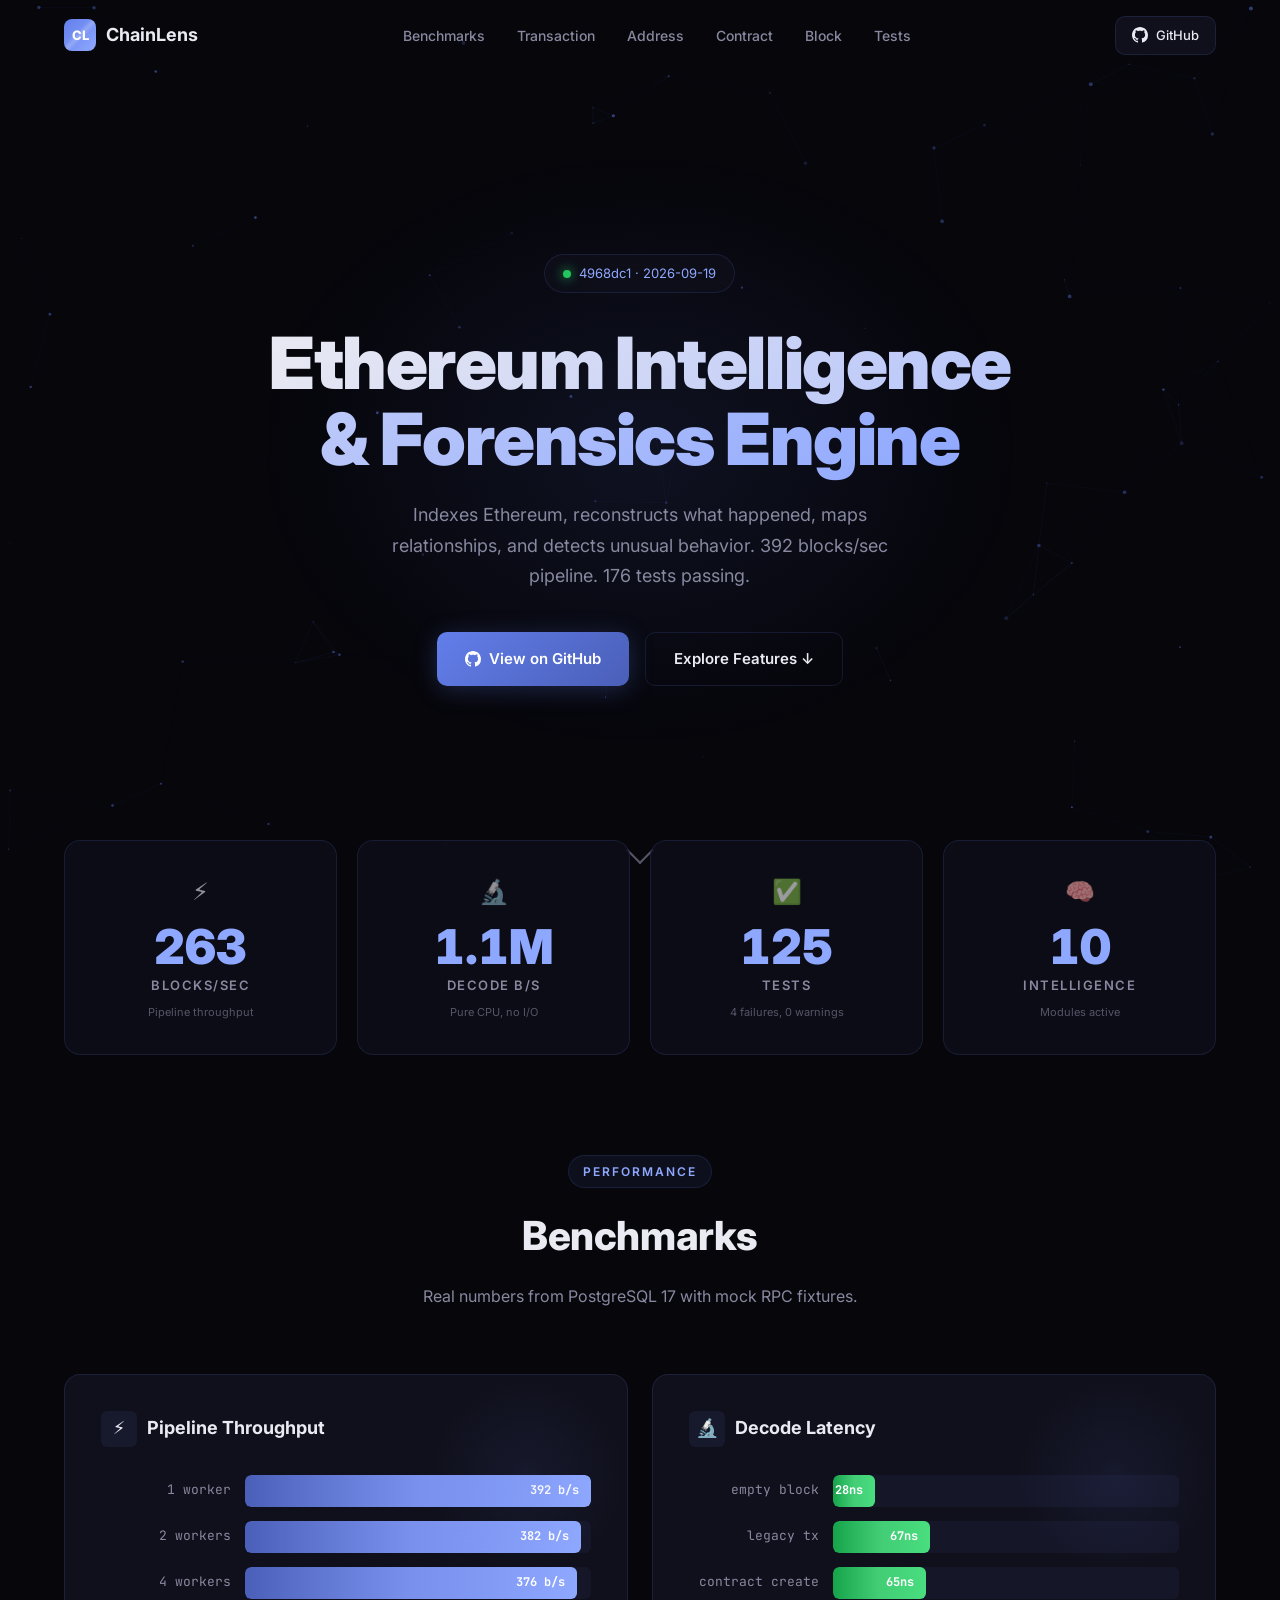
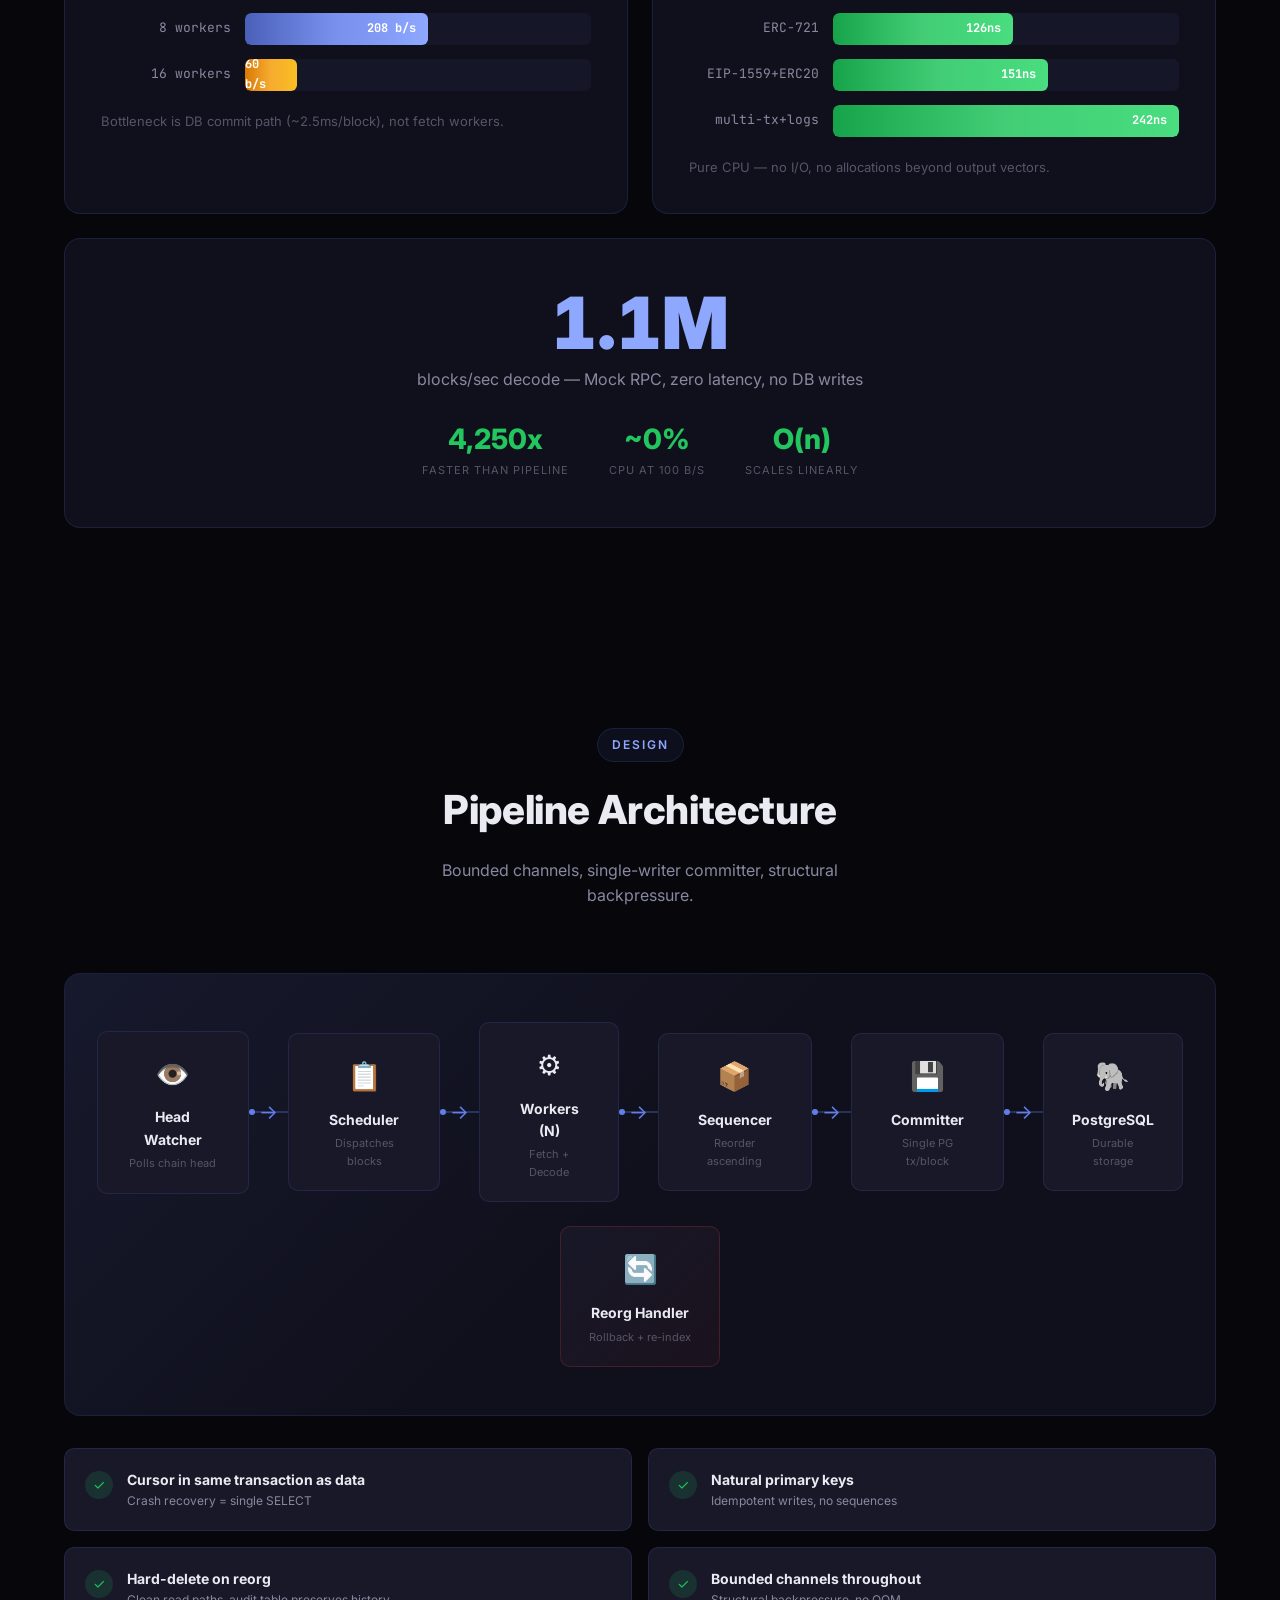
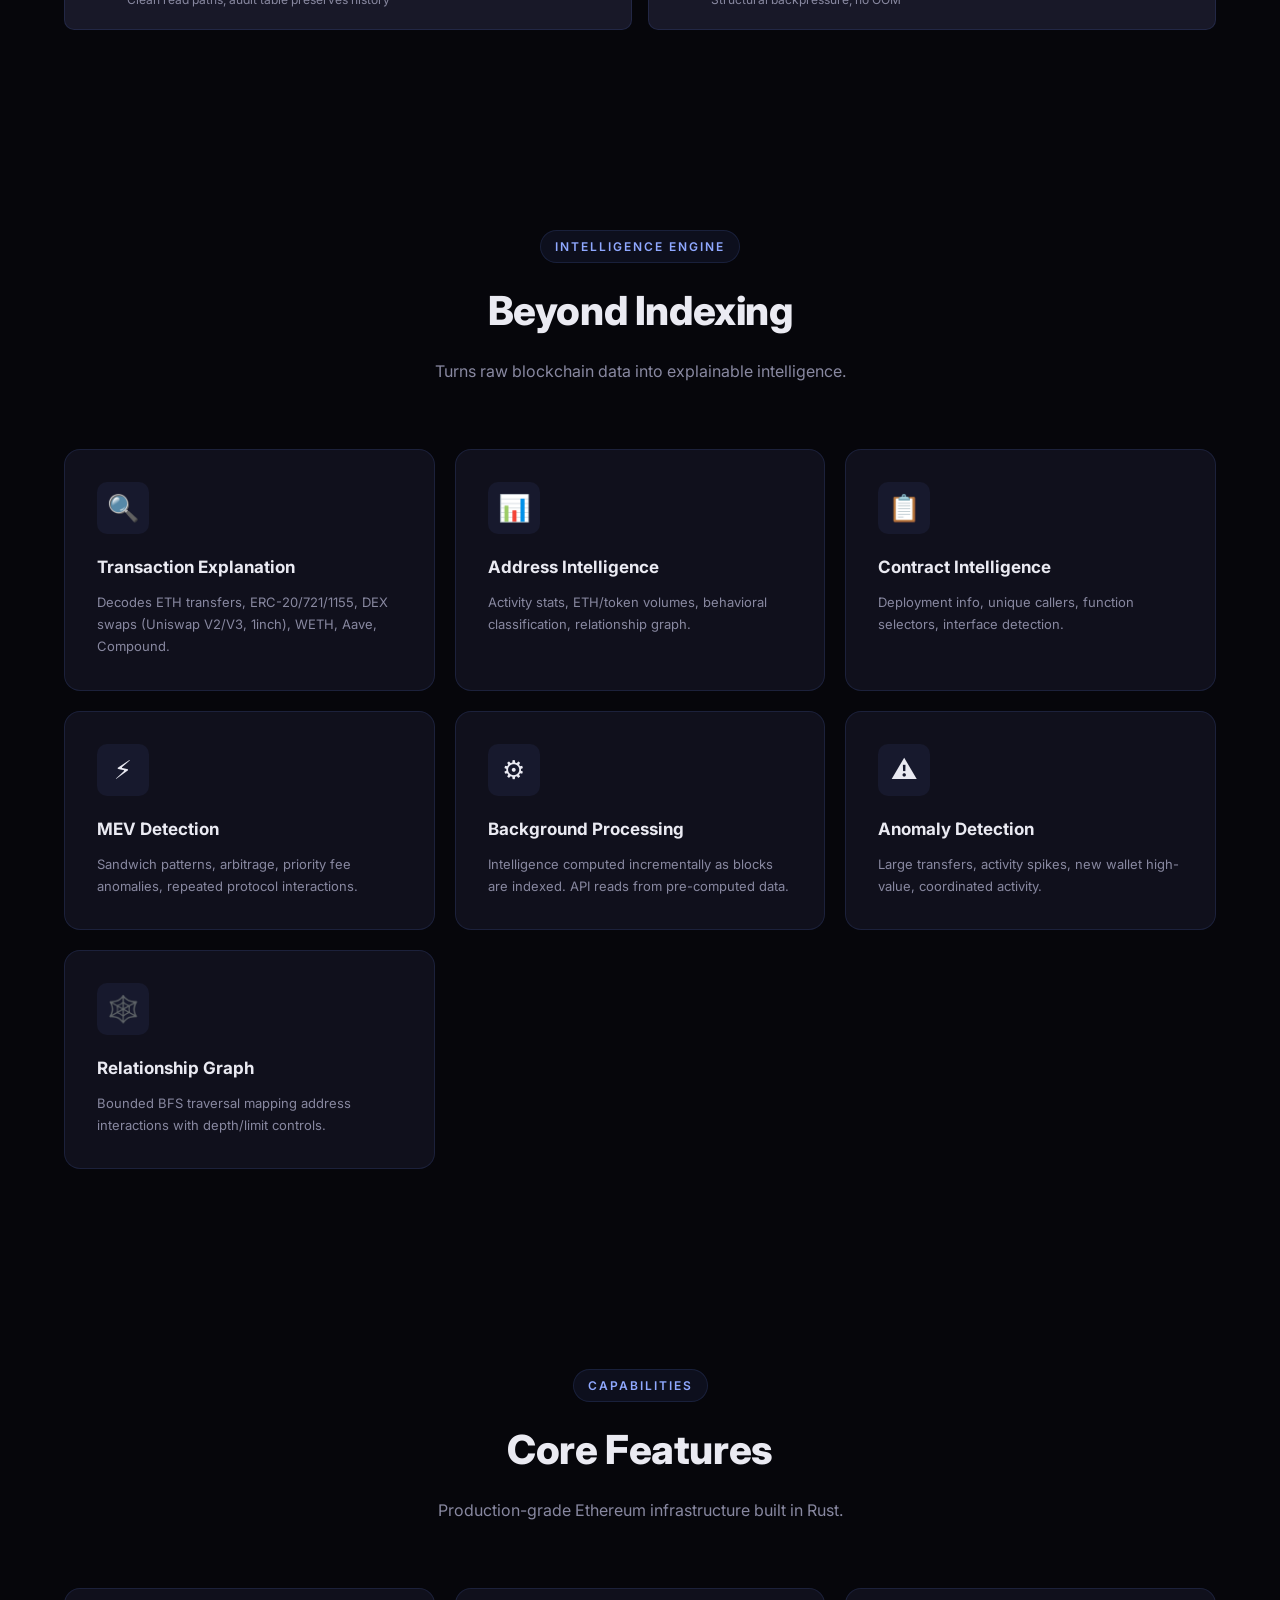
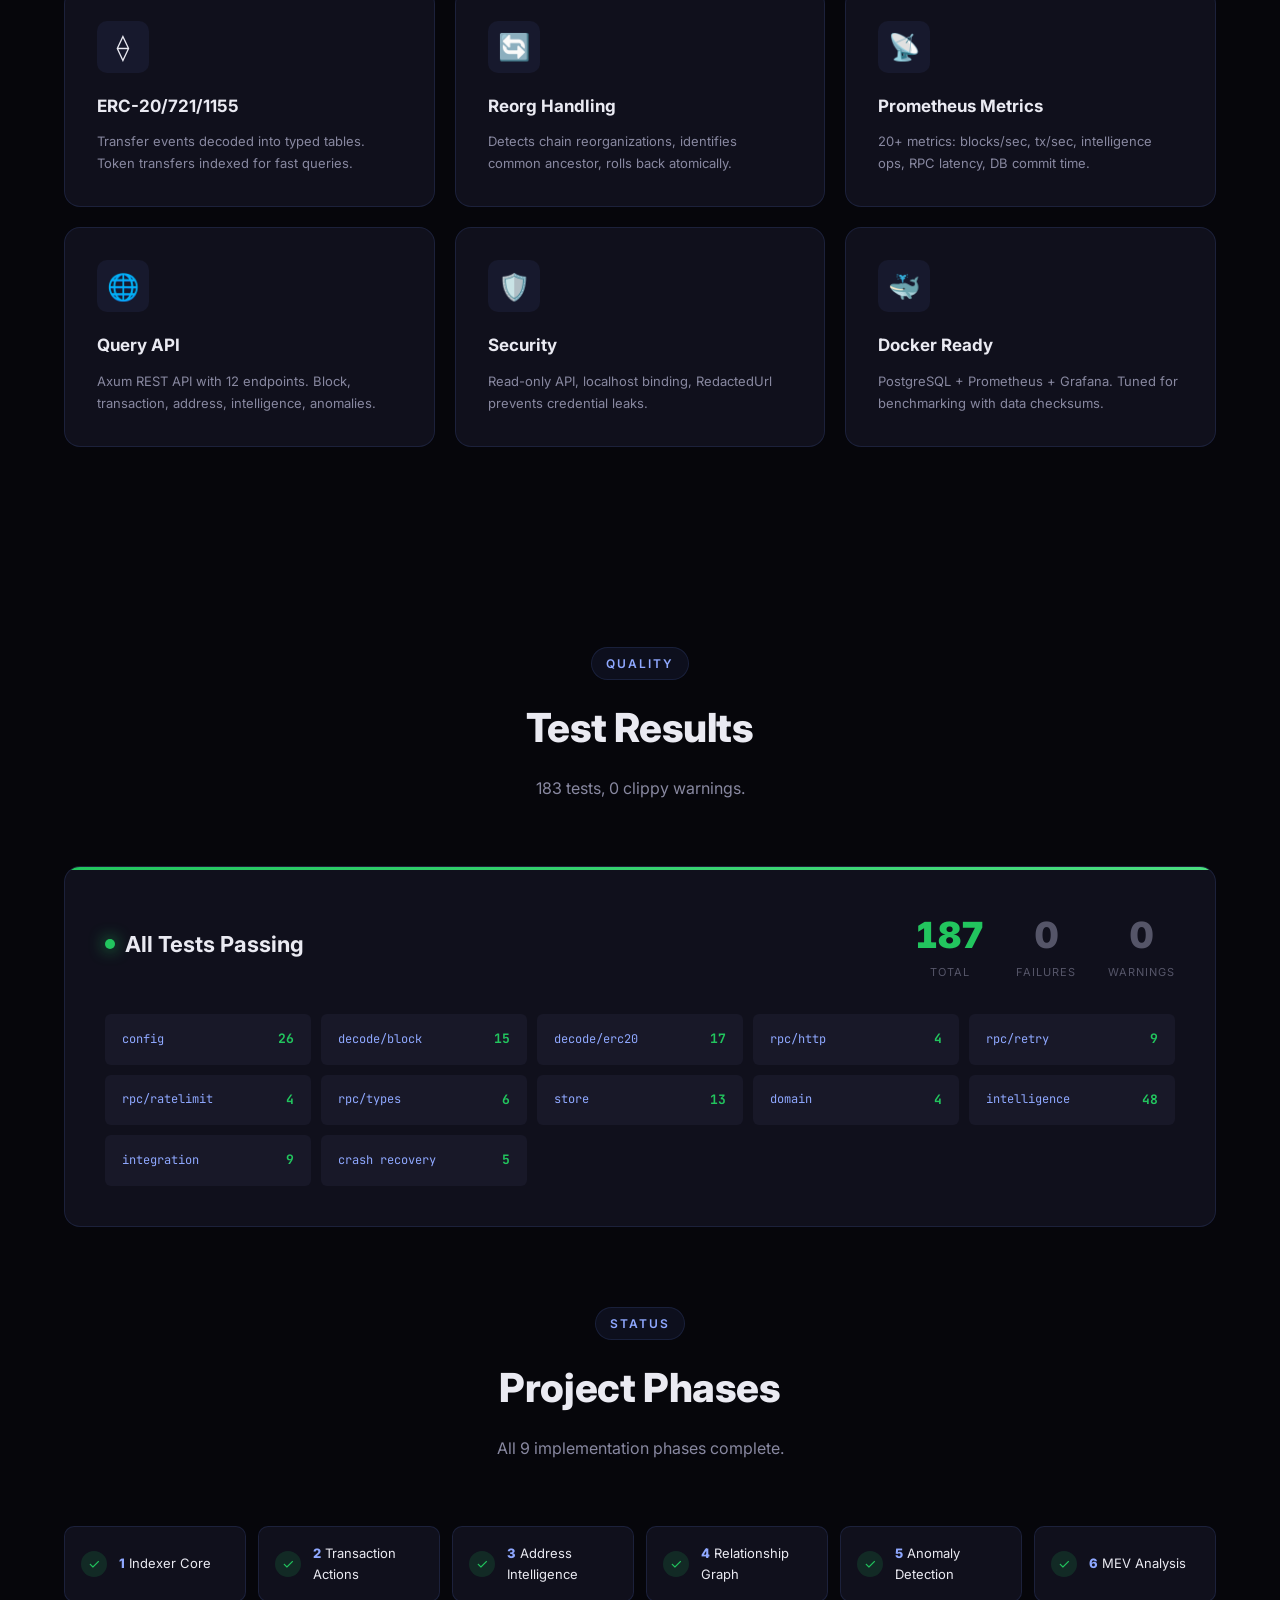
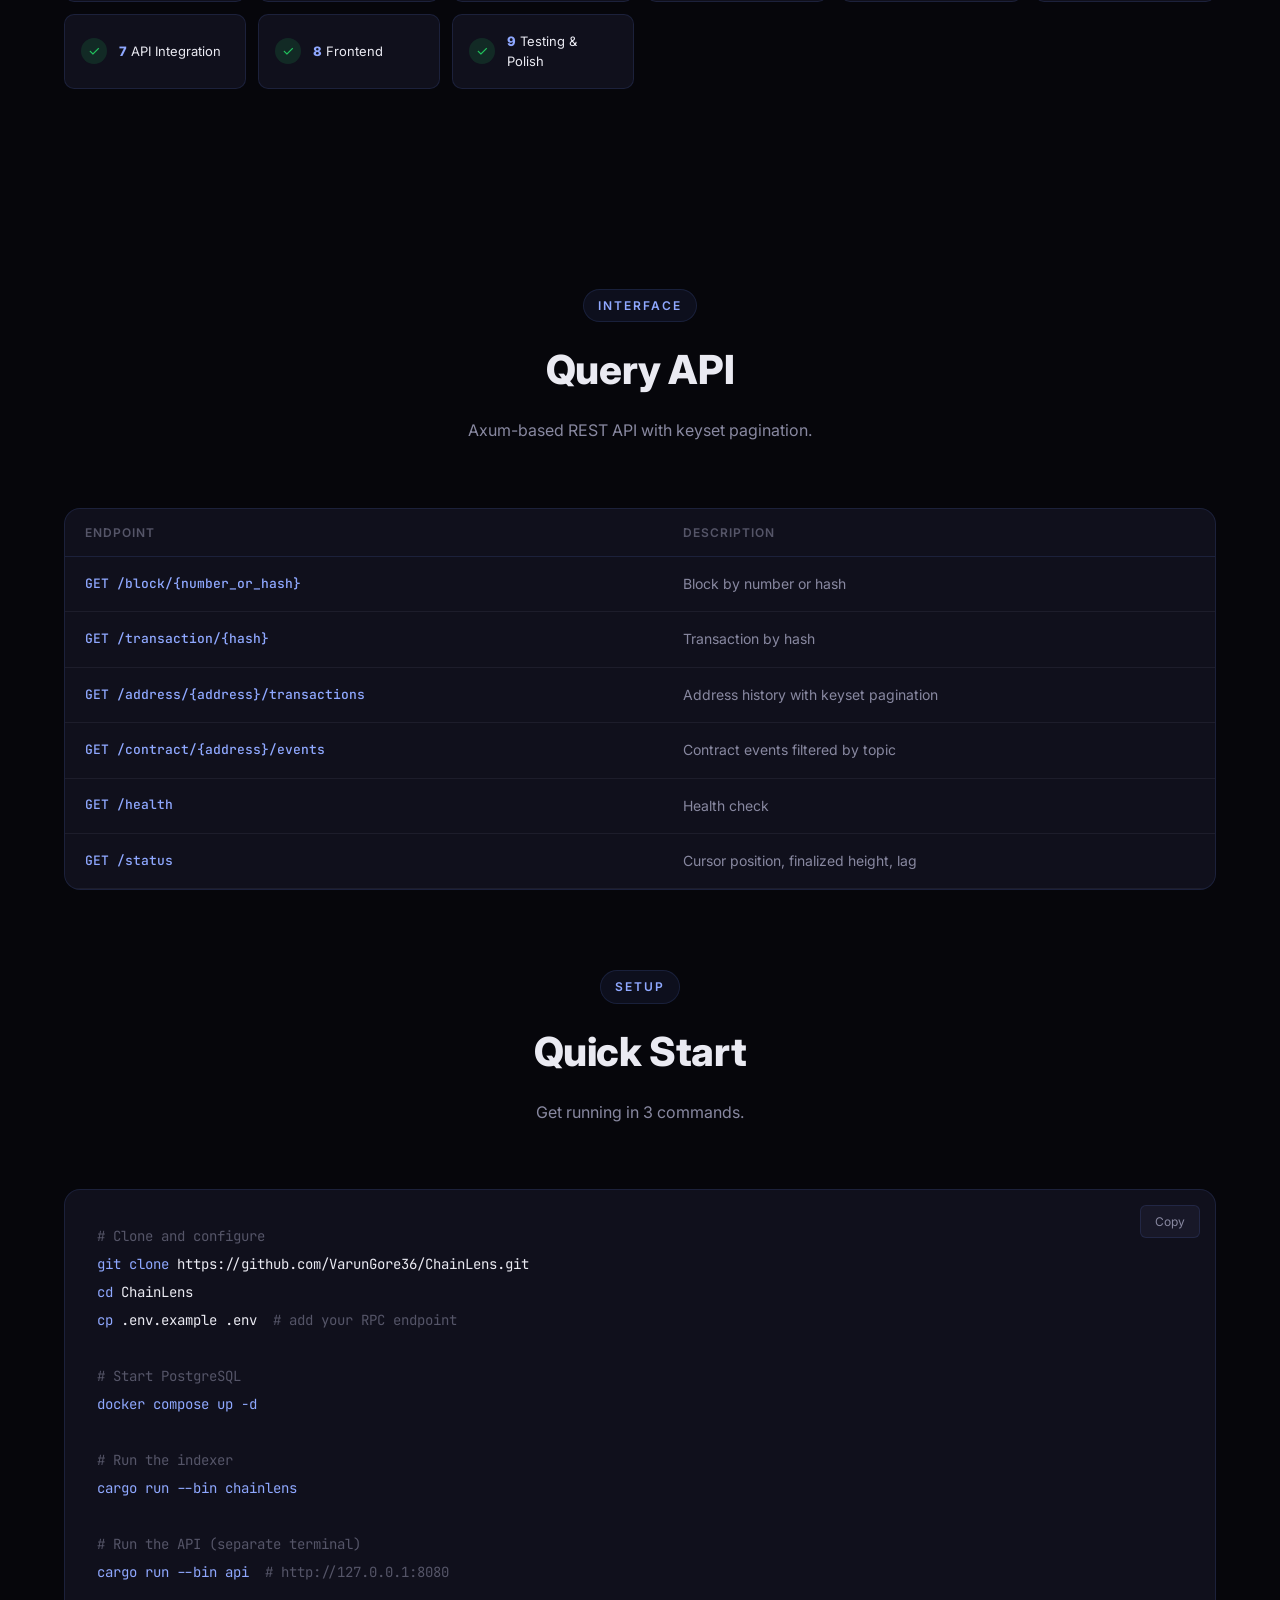
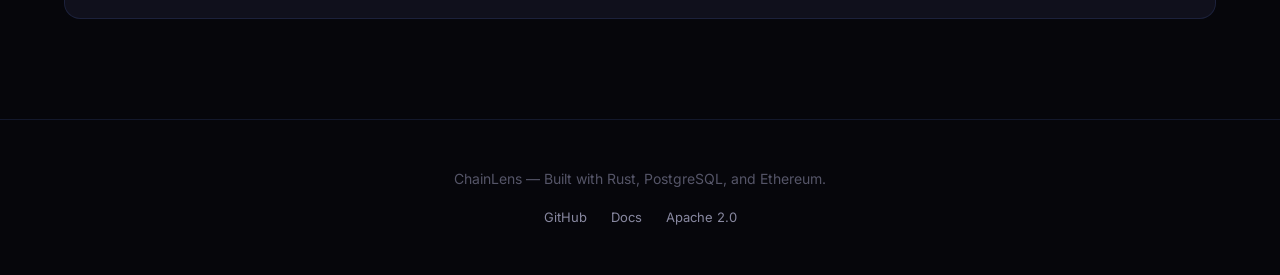
==== website/index.html @ 7b1f8460 "Phase 4: Improved graph visualization with SVG, animations, edge labels, legend" ====
<!DOCTYPE html>
<html lang="en">
<head>
    <meta charset="UTF-8">
    <meta name="viewport" content="width=device-width, initial-scale=1.0">
    <title>ChainLens — Ethereum Blockchain Indexer</title>
    <link rel="preconnect" href="https://fonts.googleapis.com">
    <link href="https://fonts.googleapis.com/css2?family=Inter:wght@300;400;500;600;700;800;900&family=JetBrains+Mono:wght@400;500;600&display=swap" rel="stylesheet">
    <link rel="stylesheet" href="style.css">
</head>
<body>
    <canvas id="bg"></canvas>

    <nav id="nav">
        <div class="nav-inner">
            <a href="#" class="logo">
                <div class="logo-mark">CL</div>
                <span>ChainLens</span>
            </a>
            <ul class="nav-links">
                <li><a href="#benchmarks">Benchmarks</a></li>
                <li><a href="tx.html">Transaction</a></li>
                <li><a href="address.html">Address</a></li>
                <li><a href="contract.html">Contract</a></li>
                <li><a href="block.html">Block</a></li>
                <li><a href="#tests">Tests</a></li>
            </ul>
            <a href="https://github.com/VarunGore36/ChainLens" class="gh-btn" target="_blank">
                <svg viewBox="0 0 16 16" fill="currentColor"><path d="M8 0C3.58 0 0 3.58 0 8c0 3.54 2.29 6.53 5.47 7.59.4.07.55-.17.55-.38 0-.19-.01-.82-.01-1.49-2.01.37-2.53-.49-2.69-.94-.09-.23-.48-.94-.82-1.13-.28-.15-.68-.52-.01-.53.63-.01 1.08.58 1.23.82.72 1.21 1.87.87 2.33.66.07-.52.28-.87.51-1.07-1.78-.2-3.64-.89-3.64-3.95 0-.87.31-1.59.82-2.15-.08-.2-.36-1.02.08-2.12 0 0 .67-.21 2.2.82.64-.18 1.32-.27 2-.27.68 0 1.36.09 2 .27 1.53-1.04 2.2-.82 2.2-.82.44 1.1.16 1.92.08 2.12.51.56.82 1.27.82 2.15 0 3.07-1.87 3.75-3.65 3.95.29.25.54.73.54 1.48 0 1.07-.01 1.93-.01 2.2 0 .21.15.46.55.38A8.013 8.013 0 0016 8c0-4.42-3.58-8-8-8z"/></svg>
                GitHub
            </a>
        </div>
    </nav>

    <section class="hero" id="hero">
        <div class="hero-glow"></div>
        <div class="hero-content">
            <div class="hero-badge">
                <div class="dot"></div>
                <span>Intelligence Engine Active</span>
            </div>
            <h1><span class="gradient">Ethereum Intelligence<br>& Forensics Engine</span></h1>
            <p class="hero-sub">Indexes Ethereum, reconstructs what happened, maps relationships, and detects unusual behavior. 392 blocks/sec pipeline. 176 tests passing.</p>
            <div class="hero-btns">
                <a href="https://github.com/VarunGore36/ChainLens" class="btn btn-primary" target="_blank">
                    <svg width="16" height="16" viewBox="0 0 16 16" fill="currentColor"><path d="M8 0C3.58 0 0 3.58 0 8c0 3.54 2.29 6.53 5.47 7.59.4.07.55-.17.55-.38 0-.19-.01-.82-.01-1.49-2.01.37-2.53-.49-2.69-.94-.09-.23-.48-.94-.82-1.13-.28-.15-.68-.52-.01-.53.63-.01 1.08.58 1.23.82.72 1.21 1.87.87 2.33.66.07-.52.28-.87.51-1.07-1.78-.2-3.64-.89-3.64-3.95 0-.87.31-1.59.82-2.15-.08-.2-.36-1.02.08-2.12 0 0 .67-.21 2.2.82.64-.18 1.32-.27 2-.27.68 0 1.36.09 2 .27 1.53-1.04 2.2-.82 2.2-.82.44 1.1.16 1.92.08 2.12.51.56.82 1.27.82 2.15 0 3.07-1.87 3.75-3.65 3.95.29.25.54.73.54 1.48 0 1.07-.01 1.93-.01 2.2 0 .21.15.46.55.38A8.013 8.013 0 0016 8c0-4.42-3.58-8-8-8z"/></svg>
                    View on GitHub
                </a>
                <a href="#intelligence" class="btn btn-ghost">Explore Features ↓</a>
            </div>
        </div>
        <div class="scroll-hint"><div class="arrow"></div></div>
    </section>

    <div class="container">
        <div class="stats" id="stats">
            <div class="stat reveal">
                <div class="stat-icon">⚡</div>
                <div class="stat-num" data-stat="pipeline_bps" data-target="392">0</div>
                <div class="stat-label">Blocks/sec</div>
                <div class="stat-sub">Pipeline throughput</div>
            </div>
            <div class="stat reveal d1">
                <div class="stat-icon">🔬</div>
                <div class="stat-num" data-stat="decode_bps" data-target="1700000">0</div>
                <div class="stat-label">Decode b/s</div>
                <div class="stat-sub">Pure CPU, no I/O</div>
            </div>
            <div class="stat reveal d2">
                <div class="stat-icon">✅</div>
                <div class="stat-num" data-stat="tests_total" data-target="183">0</div>
                <div class="stat-label">Tests</div>
                <div class="stat-sub"><span data-test-fail>0</span> failures, <span data-test-warn>0</span> warnings</div>
            </div>
            <div class="stat reveal d3">
                <div class="stat-icon">🧠</div>
                <div class="stat-num">10</div>
                <div class="stat-label">Intelligence</div>
                <div class="stat-sub">Modules active</div>
            </div>
        </div>
    </div>

    <section class="section" id="benchmarks">
        <div class="container">
            <div class="section-head reveal">
                <div class="label">Performance</div>
                <h2>Benchmarks</h2>
                <p>Real numbers from PostgreSQL 17 with mock RPC fixtures.</p>
            </div>
            <div class="bench-grid">
                <div class="bench-card reveal">
                    <h3><div class="icon">⚡</div> Pipeline Throughput</h3>
                    <div class="bars">
                        <div class="bar"><div class="bar-label">1 worker</div><div class="bar-track"><div class="bar-fill blue" data-width="100">392 b/s</div></div></div>
                        <div class="bar"><div class="bar-label">2 workers</div><div class="bar-track"><div class="bar-fill blue" data-width="97">382 b/s</div></div></div>
                        <div class="bar"><div class="bar-label">4 workers</div><div class="bar-track"><div class="bar-fill blue" data-width="96">376 b/s</div></div></div>
                        <div class="bar"><div class="bar-label">8 workers</div><div class="bar-track"><div class="bar-fill amber" data-width="53">208 b/s</div></div></div>
                        <div class="bar"><div class="bar-label">16 workers</div><div class="bar-track"><div class="bar-fill amber" data-width="15">60 b/s</div></div></div>
                    </div>
                    <p class="bench-note">Bottleneck is DB commit path (~2.5ms/block), not fetch workers.</p>
                </div>
                <div class="bench-card reveal d1">
                    <h3><div class="icon">🔬</div> Decode Latency</h3>
                    <div class="bars">
                        <div class="bar"><div class="bar-label">empty block</div><div class="bar-track"><div class="bar-fill green" data-width="12">28ns</div></div></div>
                        <div class="bar"><div class="bar-label">legacy tx</div><div class="bar-track"><div class="bar-fill green" data-width="28">67ns</div></div></div>
                        <div class="bar"><div class="bar-label">contract create</div><div class="bar-track"><div class="bar-fill green" data-width="27">65ns</div></div></div>
                        <div class="bar"><div class="bar-label">ERC-721</div><div class="bar-track"><div class="bar-fill green" data-width="52">126ns</div></div></div>
                        <div class="bar"><div class="bar-label">EIP-1559+ERC20</div><div class="bar-track"><div class="bar-fill green" data-width="62">151ns</div></div></div>
                        <div class="bar"><div class="bar-label">multi-tx+logs</div><div class="bar-track"><div class="bar-fill green" data-width="100">242ns</div></div></div>
                    </div>
                    <p class="bench-note">Pure CPU — no I/O, no allocations beyond output vectors.</p>
                </div>
            </div>
            <div class="big-stat reveal">
                <div class="num" data-target="1700000">0</div>
                <div class="desc">blocks/sec decode — Mock RPC, zero latency, no DB writes</div>
                <div class="metrics">
                    <div class="metric"><div class="val">4,250x</div><div class="lbl">faster than pipeline</div></div>
                    <div class="metric"><div class="val">~0%</div><div class="lbl">CPU at 100 b/s</div></div>
                    <div class="metric"><div class="val">O(n)</div><div class="lbl">scales linearly</div></div>
                </div>
            </div>
        </div>
    </section>

    <section class="section" id="architecture">
        <div class="container">
            <div class="section-head reveal">
                <div class="label">Design</div>
                <h2>Pipeline Architecture</h2>
                <p>Bounded channels, single-writer committer, structural backpressure.</p>
            </div>
            <div class="arch-wrapper reveal">
                <div class="arch">
                    <div class="arch-node"><div class="arch-glow"></div><div class="ico">👁️</div><div class="title">Head Watcher</div><div class="desc">Polls chain head</div></div>
                    <div class="arch-arrow"><div class="dot"></div>→</div>
                    <div class="arch-node"><div class="arch-glow"></div><div class="ico">📋</div><div class="title">Scheduler</div><div class="desc">Dispatches blocks</div></div>
                    <div class="arch-arrow"><div class="dot"></div>→</div>
                    <div class="arch-node"><div class="arch-glow"></div><div class="ico">⚙️</div><div class="title">Workers (N)</div><div class="desc">Fetch + Decode</div></div>
                    <div class="arch-arrow"><div class="dot"></div>→</div>
                    <div class="arch-node"><div class="arch-glow"></div><div class="ico">📦</div><div class="title">Sequencer</div><div class="desc">Reorder ascending</div></div>
                    <div class="arch-arrow"><div class="dot"></div>→</div>
                    <div class="arch-node"><div class="arch-glow"></div><div class="ico">💾</div><div class="title">Committer</div><div class="desc">Single PG tx/block</div></div>
                    <div class="arch-arrow"><div class="dot"></div>→</div>
                    <div class="arch-node"><div class="arch-glow"></div><div class="ico">🐘</div><div class="title">PostgreSQL</div><div class="desc">Durable storage</div></div>
                </div>
                <div class="arch-reorg">
                    <div class="arch-node"><div class="arch-glow"></div><div class="ico">🔄</div><div class="title">Reorg Handler</div><div class="desc">Rollback + re-index</div></div>
                </div>
            </div>
            <div class="invariants reveal">
                <div class="inv"><div class="check">✓</div><div class="text"><strong>Cursor in same transaction as data</strong><span>Crash recovery = single SELECT</span></div></div>
                <div class="inv"><div class="check">✓</div><div class="text"><strong>Natural primary keys</strong><span>Idempotent writes, no sequences</span></div></div>
                <div class="inv"><div class="check">✓</div><div class="text"><strong>Hard-delete on reorg</strong><span>Clean read paths, audit table preserves history</span></div></div>
                <div class="inv"><div class="check">✓</div><div class="text"><strong>Bounded channels throughout</strong><span>Structural backpressure, no OOM</span></div></div>
            </div>
        </div>
    </section>

    <section class="section" id="intelligence">
        <div class="container">
            <div class="section-head reveal">
                <div class="label">Intelligence Engine</div>
                <h2>Beyond Indexing</h2>
                <p>Turns raw blockchain data into explainable intelligence.</p>
            </div>
            <div class="feat-grid">
                <a href="tx.html" class="feat reveal" style="text-decoration:none;color:inherit">
                    <div class="ico">🔍</div>
                    <h3>Transaction Explanation</h3>
                    <p>Decodes ETH transfers, ERC-20/721/1155, DEX swaps (Uniswap V2/V3, 1inch), WETH, Aave, Compound.</p>
                </a>
                <a href="address.html" class="feat reveal d1" style="text-decoration:none;color:inherit">
                    <div class="ico">📊</div>
                    <h3>Address Intelligence</h3>
                    <p>Activity stats, ETH/token volumes, behavioral classification, relationship graph.</p>
                </a>
                <a href="contract.html" class="feat reveal d2" style="text-decoration:none;color:inherit">
                    <div class="ico">📋</div>
                    <h3>Contract Intelligence</h3>
                    <p>Deployment info, unique callers, function selectors, interface detection.</p>
                </a>
                <a href="block.html" class="feat reveal" style="text-decoration:none;color:inherit">
                    <div class="ico">⚡</div>
                    <h3>MEV Detection</h3>
                    <p>Sandwich patterns, arbitrage, priority fee anomalies, repeated protocol interactions.</p>
                </a>
                <div class="feat reveal d1">
                    <div class="ico">⚙️</div>
                    <h3>Background Processing</h3>
                    <p>Intelligence computed incrementally as blocks are indexed. API reads from pre-computed data.</p>
                </div>
                <div class="feat reveal d1">
                    <div class="ico">⚠️</div>
                    <h3>Anomaly Detection</h3>
                    <p>Large transfers, activity spikes, new wallet high-value, coordinated activity.</p>
                </div>
                <div class="feat reveal d2">
                    <div class="ico">🕸️</div>
                    <h3>Relationship Graph</h3>
                    <p>Bounded BFS traversal mapping address interactions with depth/limit controls.</p>
                </div>
            </div>
        </div>
    </section>

    <section class="section" id="features">
        <div class="container">
            <div class="section-head reveal">
                <div class="label">Capabilities</div>
                <h2>Core Features</h2>
                <p>Production-grade Ethereum infrastructure built in Rust.</p>
            </div>
            <div class="feat-grid">
                <div class="feat reveal"><div class="ico">⟠</div><h3>ERC-20/721/1155</h3><p>Transfer events decoded into typed tables. Token transfers indexed for fast queries.</p></div>
                <div class="feat reveal d1"><div class="ico">🔄</div><h3>Reorg Handling</h3><p>Detects chain reorganizations, identifies common ancestor, rolls back atomically.</p></div>
                <div class="feat reveal d2"><div class="ico">📡</div><h3>Prometheus Metrics</h3><p>20+ metrics: blocks/sec, tx/sec, intelligence ops, RPC latency, DB commit time.</p></div>
                <div class="feat reveal"><div class="ico">🌐</div><h3>Query API</h3><p>Axum REST API with 12 endpoints. Block, transaction, address, intelligence, anomalies.</p></div>
                <div class="feat reveal d1"><div class="ico">🛡️</div><h3>Security</h3><p>Read-only API, localhost binding, RedactedUrl prevents credential leaks.</p></div>
                <div class="feat reveal d2"><div class="ico">🐳</div><h3>Docker Ready</h3><p>PostgreSQL + Prometheus + Grafana. Tuned for benchmarking with data checksums.</p></div>
            </div>
        </div>
    </section>

    <section class="section" id="tests">
        <div class="container">
            <div class="section-head reveal">
                <div class="label">Quality</div>
                <h2>Test Results</h2>
                <p>183 tests, 0 clippy warnings.</p>
            </div>
            <div class="test-card reveal">
                <div class="test-header">
                    <h3><div class="live-dot"></div> All Tests Passing</h3>
                    <div class="test-counts">
                        <div class="tc"><div class="val green" data-test-total>183</div><div class="lbl">Total</div></div>
                        <div class="tc"><div class="val dim" data-test-fail>0</div><div class="lbl">Failures</div></div>
                        <div class="tc"><div class="val dim" data-test-warn>0</div><div class="lbl">Warnings</div></div>
                    </div>
                </div>
                <div class="test-grid">
                    <div class="test-mod"><span class="name">config</span><span class="cnt">26</span></div>
                    <div class="test-mod"><span class="name">decode/block</span><span class="cnt">15</span></div>
                    <div class="test-mod"><span class="name">decode/erc20</span><span class="cnt">17</span></div>
                    <div class="test-mod"><span class="name">rpc/http</span><span class="cnt">4</span></div>
                    <div class="test-mod"><span class="name">rpc/retry</span><span class="cnt">9</span></div>
                    <div class="test-mod"><span class="name">rpc/ratelimit</span><span class="cnt">4</span></div>
                    <div class="test-mod"><span class="name">rpc/types</span><span class="cnt">6</span></div>
                    <div class="test-mod"><span class="name">store</span><span class="cnt">13</span></div>
                    <div class="test-mod"><span class="name">domain</span><span class="cnt">4</span></div>
                    <div class="test-mod"><span class="name">intelligence</span><span class="cnt">48</span></div>
                    <div class="test-mod"><span class="name">integration</span><span class="cnt">7</span></div>
                    <div class="test-mod"><span class="name">crash recovery</span><span class="cnt">5*</span></div>
                </div>
            </div>
            <div class="section-head reveal" style="margin-top:80px">
                <div class="label">Status</div>
                <h2>Project Phases</h2>
                <p>All 9 implementation phases complete.</p>
            </div>
            <div class="phase-grid reveal">
                <div class="phase"><div class="check">✓</div><div class="text"><span class="num">1</span>Indexer Core</div></div>
                <div class="phase"><div class="check">✓</div><div class="text"><span class="num">2</span>Transaction Actions</div></div>
                <div class="phase"><div class="check">✓</div><div class="text"><span class="num">3</span>Address Intelligence</div></div>
                <div class="phase"><div class="check">✓</div><div class="text"><span class="num">4</span>Relationship Graph</div></div>
                <div class="phase"><div class="check">✓</div><div class="text"><span class="num">5</span>Anomaly Detection</div></div>
                <div class="phase"><div class="check">✓</div><div class="text"><span class="num">6</span>MEV Analysis</div></div>
                <div class="phase"><div class="check">✓</div><div class="text"><span class="num">7</span>API Integration</div></div>
                <div class="phase"><div class="check">✓</div><div class="text"><span class="num">8</span>Frontend</div></div>
                <div class="phase"><div class="check">✓</div><div class="text"><span class="num">9</span>Testing & Polish</div></div>
            </div>
        </div>
    </section>

    <section class="section" id="api">
        <div class="container">
            <div class="section-head reveal">
                <div class="label">Interface</div>
                <h2>Query API</h2>
                <p>Axum-based REST API with keyset pagination.</p>
            </div>
            <div class="api-wrap reveal">
                <table class="api-table">
                    <thead><tr><th>Endpoint</th><th>Description</th></tr></thead>
                    <tbody>
                        <tr><td class="ep">GET /block/{number_or_hash}</td><td>Block by number or hash</td></tr>
                        <tr><td class="ep">GET /transaction/{hash}</td><td>Transaction by hash</td></tr>
                        <tr><td class="ep">GET /address/{address}/transactions</td><td>Address history with keyset pagination</td></tr>
                        <tr><td class="ep">GET /contract/{address}/events</td><td>Contract events filtered by topic</td></tr>
                        <tr><td class="ep">GET /health</td><td>Health check</td></tr>
                        <tr><td class="ep">GET /status</td><td>Cursor position, finalized height, lag</td></tr>
                    </tbody>
                </table>
            </div>
            <div class="section-head reveal" style="margin-top:80px">
                <div class="label">Setup</div>
                <h2>Quick Start</h2>
                <p>Get running in 3 commands.</p>
            </div>
            <div class="code-wrap reveal">
                <button class="copy-btn" id="copyBtn">Copy</button>
                <pre class="code" id="code"><span class="c"># Clone and configure</span>
<span class="k">git clone</span> https://github.com/VarunGore36/ChainLens.git
<span class="k">cd</span> ChainLens
<span class="k">cp</span> .env.example .env  <span class="c"># add your RPC endpoint</span>

<span class="c"># Start PostgreSQL</span>
<span class="k">docker compose up -d</span>

<span class="c"># Run the indexer</span>
<span class="k">cargo run --bin chainlens</span>

<span class="c"># Run the API (separate terminal)</span>
<span class="k">cargo run --bin api</span>  <span class="c"># http://127.0.0.1:8080</span></pre>
            </div>
        </div>
    </section>

    <footer>
        <div class="container">
            <p>ChainLens — Built with Rust, PostgreSQL, and Ethereum.</p>
            <div class="links">
                <a href="https://github.com/VarunGore36/ChainLens" target="_blank">GitHub</a>
                <a href="https://github.com/VarunGore36/ChainLens/tree/main/docs" target="_blank">Docs</a>
                <a href="https://github.com/VarunGore36/ChainLens/blob/main/LICENSE" target="_blank">Apache 2.0</a>
            </div>
        </div>
    </footer>

    <script src="app.js"></script>
</body>
</html>
---- website/style.css ----
*{margin:0;padding:0;box-sizing:border-box}
:root{
    --bg:#06060b;--bg1:#0a0a12;--bg2:#10101c;--bg3:#181828;
    --glass:rgba(16,16,28,.7);--glass-b:rgba(98,126,234,.15);
    --accent:#627eea;--accent-l:#8fa8ff;--accent-d:#4a5fb8;
    --glow:rgba(98,126,234,.25);--glow-s:rgba(98,126,234,.08);
    --text:#eaeaf2;--text-d:#8888a0;--text-dd:#555568;
    --green:#22c55e;--green-bg:rgba(34,197,94,.15);
    --amber:#f59e0b;--red:#ef4444;
    --r:16px;--rs:10px;--rxs:6px;
}
html{scroll-behavior:smooth}
body{font-family:'Inter',system-ui,sans-serif;background:var(--bg);color:var(--text);line-height:1.6;overflow-x:hidden;-webkit-font-smoothing:antialiased}
::selection{background:var(--accent);color:#fff}

#bg{position:fixed;top:0;left:0;width:100%;height:100%;z-index:0;pointer-events:none}

.container{max-width:1200px;margin:0 auto;padding:0 24px}

/* NAV */
#nav{position:fixed;top:0;left:0;right:0;z-index:100;padding:16px 0;transition:all .3s}
#nav.scrolled{background:rgba(6,6,11,.85);backdrop-filter:blur(20px) saturate(1.5);border-bottom:1px solid var(--glass-b)}
.nav-inner{max-width:1200px;margin:0 auto;padding:0 24px;display:flex;justify-content:space-between;align-items:center}
.logo{display:flex;align-items:center;gap:10px;text-decoration:none;color:var(--text);font-weight:700;font-size:18px}
.logo-mark{width:32px;height:32px;background:linear-gradient(135deg,var(--accent),var(--accent-l));border-radius:8px;display:flex;align-items:center;justify-content:center;font-weight:800;font-size:13px;color:#fff;position:relative;overflow:hidden}
.logo-mark::after{content:'';position:absolute;inset:0;background:linear-gradient(135deg,transparent 40%,rgba(255,255,255,.2) 50%,transparent 60%);animation:shimmer 3s infinite}
@keyframes shimmer{0%{transform:translateX(-100%)}100%{transform:translateX(100%)}}
.nav-links{display:flex;gap:32px;list-style:none}
.nav-links a{color:var(--text-d);text-decoration:none;font-size:14px;font-weight:500;transition:color .2s;position:relative}
.nav-links a::after{content:'';position:absolute;bottom:-4px;left:0;width:0;height:2px;background:var(--accent);transition:width .3s}
.nav-links a:hover{color:var(--text)}
.nav-links a:hover::after{width:100%}
.gh-btn{display:flex;align-items:center;gap:8px;padding:8px 16px;background:var(--bg2);border:1px solid var(--glass-b);border-radius:var(--rs);color:var(--text);text-decoration:none;font-size:13px;font-weight:500;transition:all .3s}
.gh-btn:hover{border-color:var(--accent);background:var(--glow-s);transform:translateY(-1px)}
.gh-btn svg{width:16px;height:16px}

/* HERO */
.hero{min-height:100vh;display:flex;align-items:center;justify-content:center;text-align:center;position:relative;padding:120px 24px 80px}
.hero-glow{position:absolute;top:50%;left:50%;transform:translate(-50%,-50%);width:900px;height:700px;background:radial-gradient(ellipse,var(--glow) 0%,transparent 60%);pointer-events:none;opacity:.4;animation:glow-pulse 6s ease-in-out infinite}
@keyframes glow-pulse{0%,100%{opacity:.4;transform:translate(-50%,-50%) scale(1)}50%{opacity:.6;transform:translate(-50%,-50%) scale(1.1)}}
.hero-content{position:relative;z-index:1;max-width:800px}
.hero-badge{display:inline-flex;align-items:center;gap:8px;padding:8px 18px;background:var(--glass);border:1px solid var(--glass-b);border-radius:24px;font-size:13px;color:var(--accent-l);margin-bottom:32px;backdrop-filter:blur(10px)}
.hero-badge .dot{width:8px;height:8px;background:var(--green);border-radius:50%;animation:pulse 2s infinite;box-shadow:0 0 12px var(--green)}
@keyframes pulse{0%,100%{opacity:1;transform:scale(1)}50%{opacity:.6;transform:scale(.8)}}
.hero h1{font-size:clamp(44px,7vw,72px);font-weight:900;line-height:1.05;margin-bottom:24px;letter-spacing:-.02em}
.hero h1 .gradient{background:linear-gradient(135deg,var(--text) 0%,var(--accent-l) 50%,var(--accent) 100%);-webkit-background-clip:text;-webkit-text-fill-color:transparent;background-clip:text;background-size:200% 200%;animation:grad 5s ease infinite}
@keyframes grad{0%,100%{background-position:0% 50%}50%{background-position:100% 50%}}
.hero-sub{font-size:18px;color:var(--text-d);max-width:560px;margin:0 auto 40px;line-height:1.7}
.hero-btns{display:flex;gap:16px;justify-content:center;flex-wrap:wrap}
.btn{padding:14px 28px;border-radius:var(--rs);font-size:15px;font-weight:600;text-decoration:none;transition:all .3s;cursor:pointer;border:none;display:inline-flex;align-items:center;gap:8px}
.btn-primary{background:linear-gradient(135deg,var(--accent),var(--accent-d));color:#fff;box-shadow:0 4px 24px var(--glow)}
.btn-primary:hover{transform:translateY(-2px);box-shadow:0 8px 40px var(--glow)}
.btn-ghost{background:transparent;color:var(--text);border:1px solid var(--glass-b)}
.btn-ghost:hover{border-color:var(--accent);background:var(--glow-s)}
.scroll-hint{position:absolute;bottom:40px;left:50%;transform:translateX(-50%);display:flex;flex-direction:column;align-items:center;gap:8px;color:var(--text-dd);font-size:12px;animation:float 3s ease-in-out infinite}
@keyframes float{0%,100%{transform:translateX(-50%) translateY(0)}50%{transform:translateX(-50%) translateY(8px)}}
.scroll-hint .arrow{width:20px;height:20px;border-right:2px solid var(--text-dd);border-bottom:2px solid var(--text-dd);transform:rotate(45deg)}

/* SECTION */
.section{padding:100px 0;position:relative;z-index:1}
.section-head{text-align:center;margin-bottom:64px}
.section-head .label{display:inline-block;padding:6px 14px;background:var(--glow-s);border:1px solid var(--glass-b);border-radius:20px;font-size:12px;color:var(--accent-l);text-transform:uppercase;letter-spacing:2px;margin-bottom:16px;font-weight:600}
.section-head h2{font-size:clamp(28px,4vw,40px);font-weight:800;margin-bottom:16px;letter-spacing:-.01em}
.section-head p{color:var(--text-d);font-size:16px;max-width:500px;margin:0 auto}

/* STATS */
.stats{display:grid;grid-template-columns:repeat(4,1fr);gap:20px;margin-top:-60px;position:relative;z-index:2}
.stat{background:var(--glass);border:1px solid var(--glass-b);border-radius:var(--r);padding:32px 24px;text-align:center;backdrop-filter:blur(20px);transition:all .4s;position:relative;overflow:hidden}
.stat::before{content:'';position:absolute;top:0;left:0;right:0;height:2px;background:linear-gradient(90deg,transparent,var(--accent),transparent);opacity:0;transition:opacity .4s}
.stat:hover{transform:translateY(-6px);border-color:var(--accent);box-shadow:0 20px 60px rgba(0,0,0,.3)}
.stat:hover::before{opacity:1}
.stat-num{font-size:48px;font-weight:900;color:var(--accent-l);margin-bottom:4px;font-variant-numeric:tabular-nums;line-height:1}
.stat-label{font-size:13px;color:var(--text-d);text-transform:uppercase;letter-spacing:1.5px;font-weight:600}
.stat-sub{font-size:11px;color:var(--text-dd);margin-top:8px}
.stat-icon{font-size:24px;margin-bottom:12px;opacity:.6}

/* BENCHMARKS */
.bench-grid{display:grid;grid-template-columns:1fr 1fr;gap:24px}
.bench-card{background:var(--bg2);border:1px solid var(--glass-b);border-radius:var(--r);padding:36px;position:relative;overflow:hidden}
.bench-card::after{content:'';position:absolute;top:0;right:0;width:200px;height:200px;background:radial-gradient(circle,var(--glow-s) 0%,transparent 70%);pointer-events:none}
.bench-card h3{font-size:18px;font-weight:700;margin-bottom:28px;display:flex;align-items:center;gap:10px}
.bench-card h3 .icon{width:36px;height:36px;background:var(--glow-s);border-radius:var(--rxs);display:flex;align-items:center;justify-content:center;font-size:18px}
.bars{display:flex;flex-direction:column;gap:14px}
.bar{display:flex;align-items:center;gap:14px}
.bar-label{width:130px;font-size:13px;color:var(--text-d);text-align:right;flex-shrink:0;font-family:'JetBrains Mono',monospace}
.bar-track{flex:1;height:32px;background:rgba(98,126,234,.06);border-radius:var(--rxs);overflow:hidden;position:relative}
.bar-fill{height:100%;border-radius:var(--rxs);width:0;transition:width 1.8s cubic-bezier(.25,.46,.45,.94);display:flex;align-items:center;justify-content:flex-end;padding-right:12px;font-size:12px;font-weight:700;color:#fff;font-family:'JetBrains Mono',monospace;position:relative;overflow:hidden}
.bar-fill::after{content:'';position:absolute;inset:0;background:linear-gradient(90deg,transparent,rgba(255,255,255,.15),transparent);animation:bar-shine 2s infinite}
@keyframes bar-shine{0%{transform:translateX(-100%)}100%{transform:translateX(100%)}}
.bar-fill.blue{background:linear-gradient(90deg,var(--accent-d),var(--accent),var(--accent-l))}
.bar-fill.green{background:linear-gradient(90deg,#16a34a,var(--green),#4ade80)}
.bar-fill.amber{background:linear-gradient(90deg,#d97706,var(--amber),#fbbf24)}
.bench-note{margin-top:20px;font-size:13px;color:var(--text-dd);line-height:1.6}

.big-stat{text-align:center;padding:48px;background:var(--bg2);border:1px solid var(--glass-b);border-radius:var(--r);margin-top:24px}
.big-stat .num{font-size:clamp(48px,6vw,72px);font-weight:900;color:var(--accent-l);line-height:1;margin-bottom:8px;font-variant-numeric:tabular-nums}
.big-stat .desc{font-size:16px;color:var(--text-d);margin-bottom:24px}
.big-stat .metrics{display:flex;justify-content:center;gap:40px;flex-wrap:wrap}
.big-stat .metric{text-align:center}
.big-stat .metric .val{font-size:28px;font-weight:800;color:var(--green)}
.big-stat .metric .lbl{font-size:11px;color:var(--text-dd);text-transform:uppercase;letter-spacing:1px}

/* ARCHITECTURE */
.arch-wrapper{background:var(--bg2);border:1px solid var(--glass-b);border-radius:var(--r);padding:48px 32px;overflow-x:auto;position:relative}
.arch-wrapper::before{content:'';position:absolute;top:0;left:0;right:0;bottom:0;background:linear-gradient(135deg,var(--glow-s) 0%,transparent 50%);pointer-events:none}
.arch{display:flex;align-items:center;justify-content:center;gap:0;min-width:800px;position:relative}
.arch-node{background:var(--bg3);border:1px solid var(--glass-b);border-radius:var(--rs);padding:20px 28px;text-align:center;min-width:130px;transition:all .4s;position:relative;cursor:default}
.arch-node:hover{border-color:var(--accent);transform:translateY(-4px);box-shadow:0 12px 40px rgba(0,0,0,.3)}
.arch-node:hover .arch-glow{opacity:1}
.arch-glow{position:absolute;inset:-1px;background:linear-gradient(135deg,var(--glow),transparent);border-radius:var(--rs);opacity:0;transition:opacity .4s;z-index:-1}
.arch-node .ico{font-size:28px;margin-bottom:10px}
.arch-node .title{font-size:14px;font-weight:700}
.arch-node .desc{font-size:11px;color:var(--text-dd);margin-top:4px}
.arch-arrow{color:var(--accent);font-size:20px;padding:0 10px;flex-shrink:0;position:relative}
.arch-arrow::after{content:'';position:absolute;top:50%;left:0;width:100%;height:2px;background:var(--accent);opacity:.3;transform:translateY(-50%)}
.arch-arrow .dot{width:6px;height:6px;background:var(--accent);border-radius:50%;position:absolute;top:50%;left:0;transform:translateY(-50%);animation:flow 2s linear infinite}
@keyframes flow{0%{left:0;opacity:1}100%{left:100%;opacity:0}}
.arch-reorg{display:flex;justify-content:center;margin-top:24px}
.arch-reorg .arch-node{min-width:160px;background:linear-gradient(135deg,var(--bg3),rgba(239,68,68,.05));border-color:rgba(239,68,68,.2)}
.arch-reorg .arch-node:hover{border-color:var(--red)}

.invariants{display:grid;grid-template-columns:repeat(2,1fr);gap:16px;margin-top:32px}
.inv{display:flex;align-items:flex-start;gap:14px;padding:20px;background:var(--bg3);border-radius:var(--rs);border:1px solid var(--glass-b);transition:all .3s}
.inv:hover{border-color:var(--accent)}
.inv .check{width:28px;height:28px;background:var(--green-bg);border-radius:50%;display:flex;align-items:center;justify-content:center;color:var(--green);font-size:14px;flex-shrink:0;margin-top:2px}
.inv .text{font-size:14px;line-height:1.5}
.inv .text strong{color:var(--text)}
.inv .text span{color:var(--text-d);display:block;font-size:12px;margin-top:2px}

/* FEATURES */
.feat-grid{display:grid;grid-template-columns:repeat(3,1fr);gap:20px}
.feat{background:var(--bg2);border:1px solid var(--glass-b);border-radius:var(--r);padding:32px;transition:all .4s;position:relative;overflow:hidden}
.feat::before{content:'';position:absolute;top:0;left:0;right:0;height:3px;background:linear-gradient(90deg,var(--accent),var(--accent-l));transform:scaleX(0);transition:transform .4s;transform-origin:left}
.feat:hover{transform:translateY(-6px);border-color:var(--accent);box-shadow:0 20px 60px rgba(0,0,0,.3)}
.feat:hover::before{transform:scaleX(1)}
.feat .ico{width:52px;height:52px;background:var(--glow-s);border-radius:var(--rs);display:flex;align-items:center;justify-content:center;font-size:26px;margin-bottom:20px}
.feat h3{font-size:17px;font-weight:700;margin-bottom:10px}
.feat p{font-size:13px;color:var(--text-d);line-height:1.7}

/* TESTS */
.test-card{background:var(--bg2);border:1px solid var(--glass-b);border-radius:var(--r);padding:40px;position:relative;overflow:hidden}
.test-card::before{content:'';position:absolute;top:0;left:0;right:0;height:3px;background:linear-gradient(90deg,var(--green),#4ade80)}
.test-header{display:flex;justify-content:space-between;align-items:center;margin-bottom:32px;flex-wrap:wrap;gap:16px}
.test-header h3{font-size:22px;font-weight:700;display:flex;align-items:center;gap:10px}
.live-dot{width:10px;height:10px;background:var(--green);border-radius:50%;animation:pulse 2s infinite;box-shadow:0 0 16px var(--green)}
.test-counts{display:flex;gap:32px}
.test-counts .tc{text-align:center}
.test-counts .tc .val{font-size:36px;font-weight:900;font-variant-numeric:tabular-nums}
.test-counts .tc .val.green{color:var(--green)}
.test-counts .tc .val.dim{color:var(--text-dd)}
.test-counts .tc .lbl{font-size:11px;color:var(--text-dd);text-transform:uppercase;letter-spacing:1px}
.test-grid{display:grid;grid-template-columns:repeat(auto-fill,minmax(180px,1fr));gap:10px}
.test-mod{display:flex;justify-content:space-between;align-items:center;padding:14px 16px;background:var(--bg3);border-radius:var(--rxs);border:1px solid transparent;transition:all .3s}
.test-mod:hover{border-color:var(--green);background:rgba(34,197,94,.05)}
.test-mod .name{font-size:12px;font-family:'JetBrains Mono',monospace;color:var(--accent-l)}
.test-mod .cnt{font-size:13px;font-weight:700;color:var(--green);font-family:'JetBrains Mono',monospace}

/* PHASES */
.phase-grid{display:grid;grid-template-columns:repeat(auto-fill,minmax(160px,1fr));gap:12px}
.phase{display:flex;align-items:center;gap:12px;padding:16px;background:var(--bg2);border:1px solid var(--glass-b);border-radius:var(--rs);transition:all .3s}
.phase:hover{border-color:var(--green);transform:translateY(-2px)}
.phase .check{width:26px;height:26px;background:var(--green-bg);border-radius:50%;display:flex;align-items:center;justify-content:center;color:var(--green);font-size:14px;flex-shrink:0}
.phase .text{font-size:13px}
.phase .num{font-weight:800;color:var(--accent-l);margin-right:4px}

/* API */
.api-wrap{background:var(--bg2);border:1px solid var(--glass-b);border-radius:var(--r);overflow:hidden}
.api-table{width:100%;border-collapse:collapse}
.api-table th{text-align:left;padding:14px 20px;font-size:12px;color:var(--text-dd);text-transform:uppercase;letter-spacing:1px;border-bottom:1px solid var(--glass-b);font-weight:600}
.api-table td{padding:16px 20px;border-bottom:1px solid rgba(42,42,58,.5);font-size:14px;transition:background .2s;color:var(--text-d)}
.api-table tr:hover td{background:var(--glow-s)}
.api-table .ep{font-family:'JetBrains Mono',monospace;color:var(--accent-l);font-size:13px;font-weight:500}

/* CODE */
.code-wrap{position:relative}
.code{background:var(--bg2);border:1px solid var(--glass-b);border-radius:var(--r);padding:32px;overflow-x:auto;font-family:'JetBrains Mono',monospace;font-size:14px;line-height:2;color:var(--text)}
.code .c{color:var(--text-dd)}
.code .k{color:var(--accent-l)}
.code .s{color:var(--green)}
.copy-btn{position:absolute;top:16px;right:16px;padding:8px 14px;background:var(--bg3);border:1px solid var(--glass-b);border-radius:var(--rxs);color:var(--text-d);font-size:12px;cursor:pointer;transition:all .2s;font-family:'Inter',sans-serif}
.copy-btn:hover{border-color:var(--accent);color:var(--text)}

/* FOOTER */
footer{border-top:1px solid var(--glass-b);padding:48px 0;text-align:center;position:relative;z-index:1}
footer p{color:var(--text-dd);font-size:14px;margin-bottom:16px}
footer .links{display:flex;justify-content:center;gap:24px}
footer .links a{color:var(--text-d);text-decoration:none;font-size:13px;transition:color .2s}
footer .links a:hover{color:var(--accent-l)}

/* ANIMATIONS */
.reveal{opacity:0;transform:translateY(40px);transition:all .8s cubic-bezier(.25,.46,.45,.94)}
.reveal.visible{opacity:1;transform:translateY(0)}
.d1{transition-delay:.1s}
.d2{transition-delay:.2s}
.d3{transition-delay:.3s}
.d4{transition-delay:.4s}

/* RESPONSIVE */
@media(max-width:900px){
    .stats{grid-template-columns:repeat(2,1fr)}
    .bench-grid{grid-template-columns:1fr}
    .feat-grid{grid-template-columns:1fr}
    .invariants{grid-template-columns:1fr}
    .nav-links{display:none}
    .arch{flex-direction:column;min-width:auto}
    .arch-arrow{transform:rotate(90deg);padding:10px 0}
    .arch-arrow::after{display:none}
}
@media(max-width:600px){
    .stats{grid-template-columns:1fr}
    .test-header{flex-direction:column;text-align:center}
    .test-counts{justify-content:center}
}
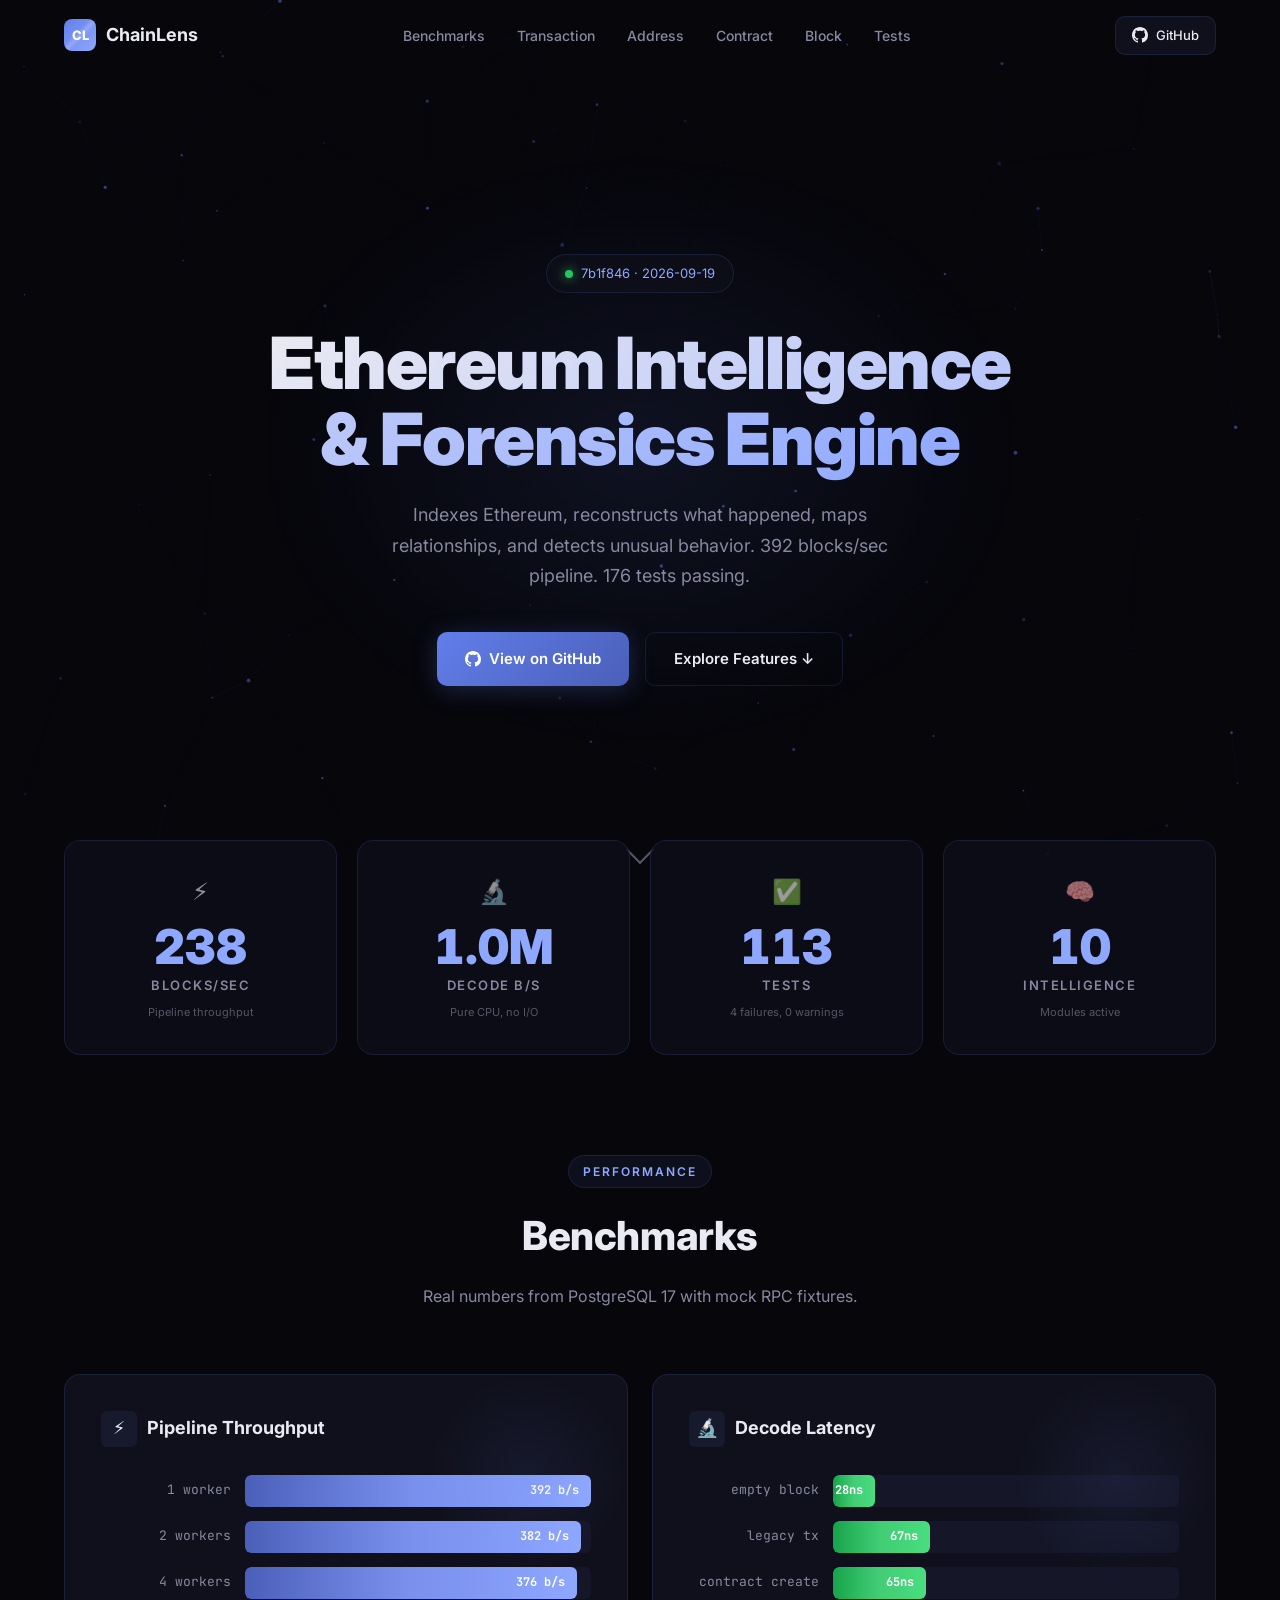
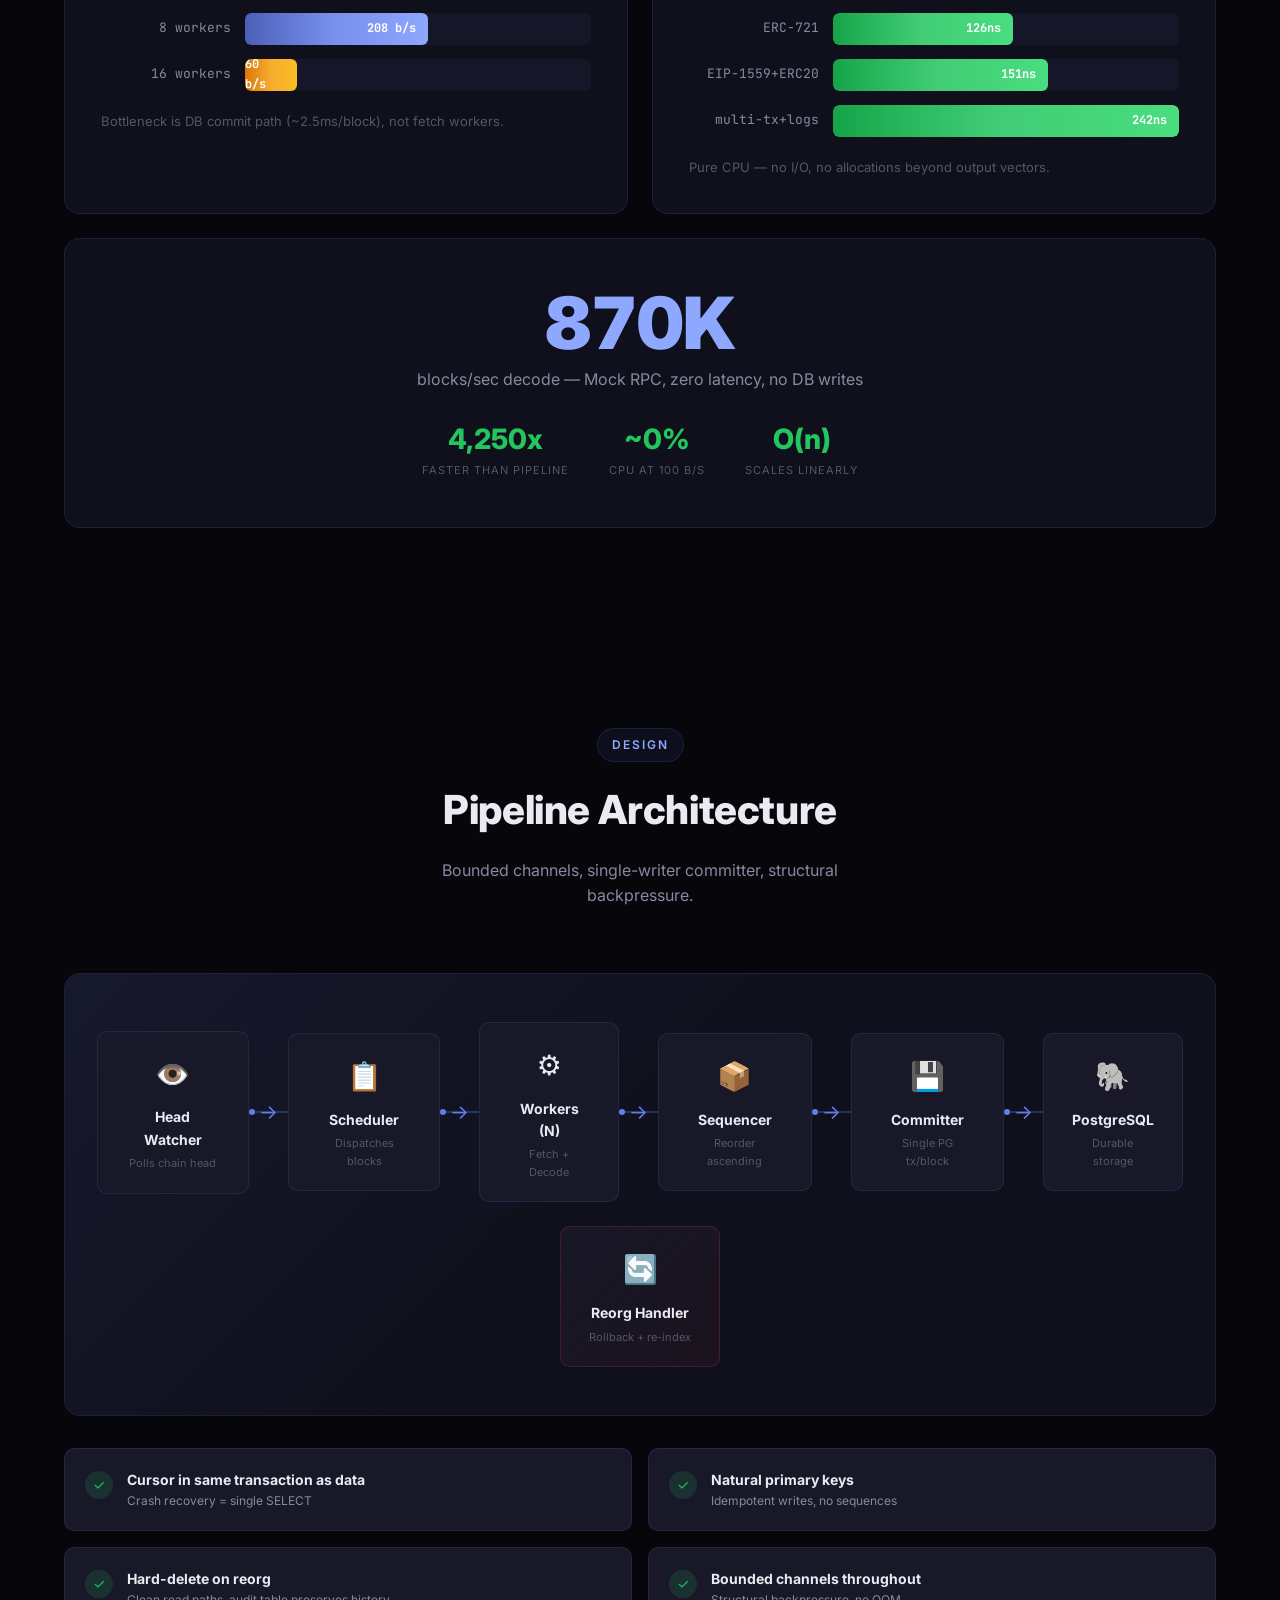
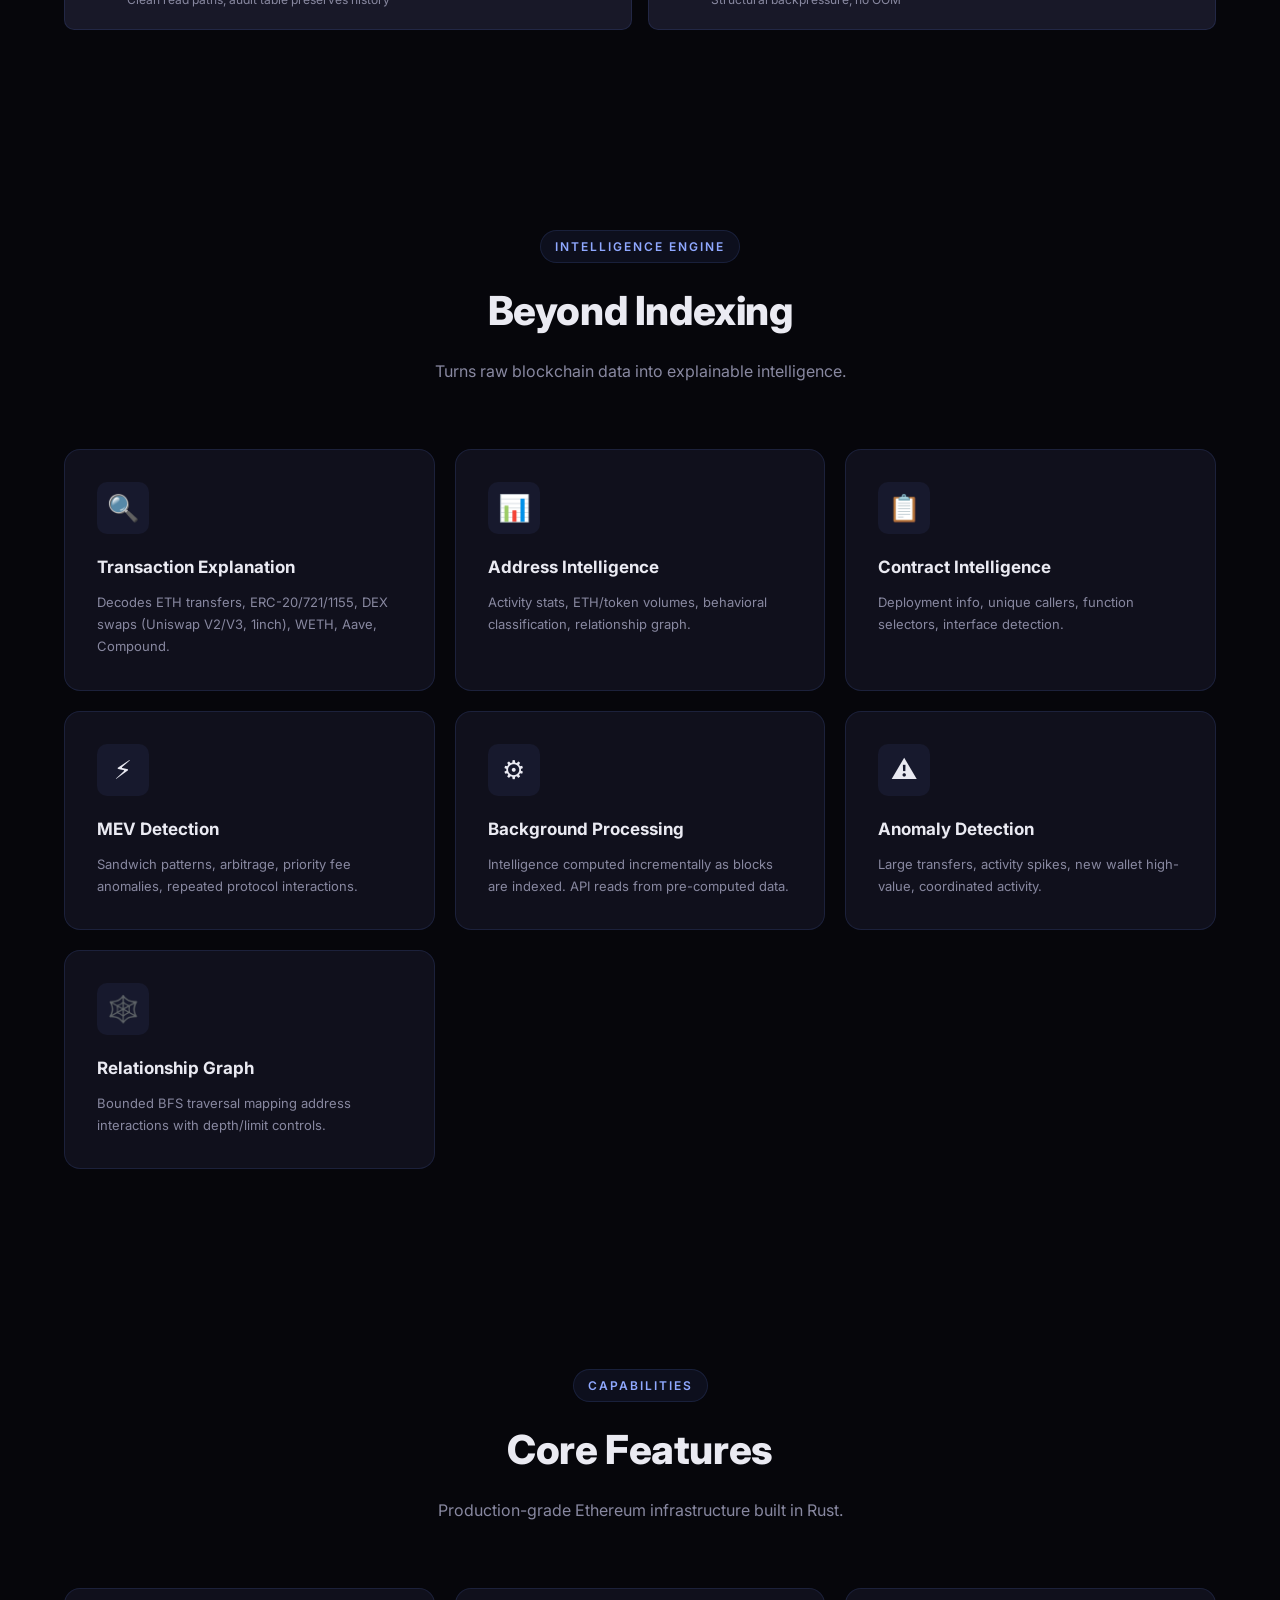
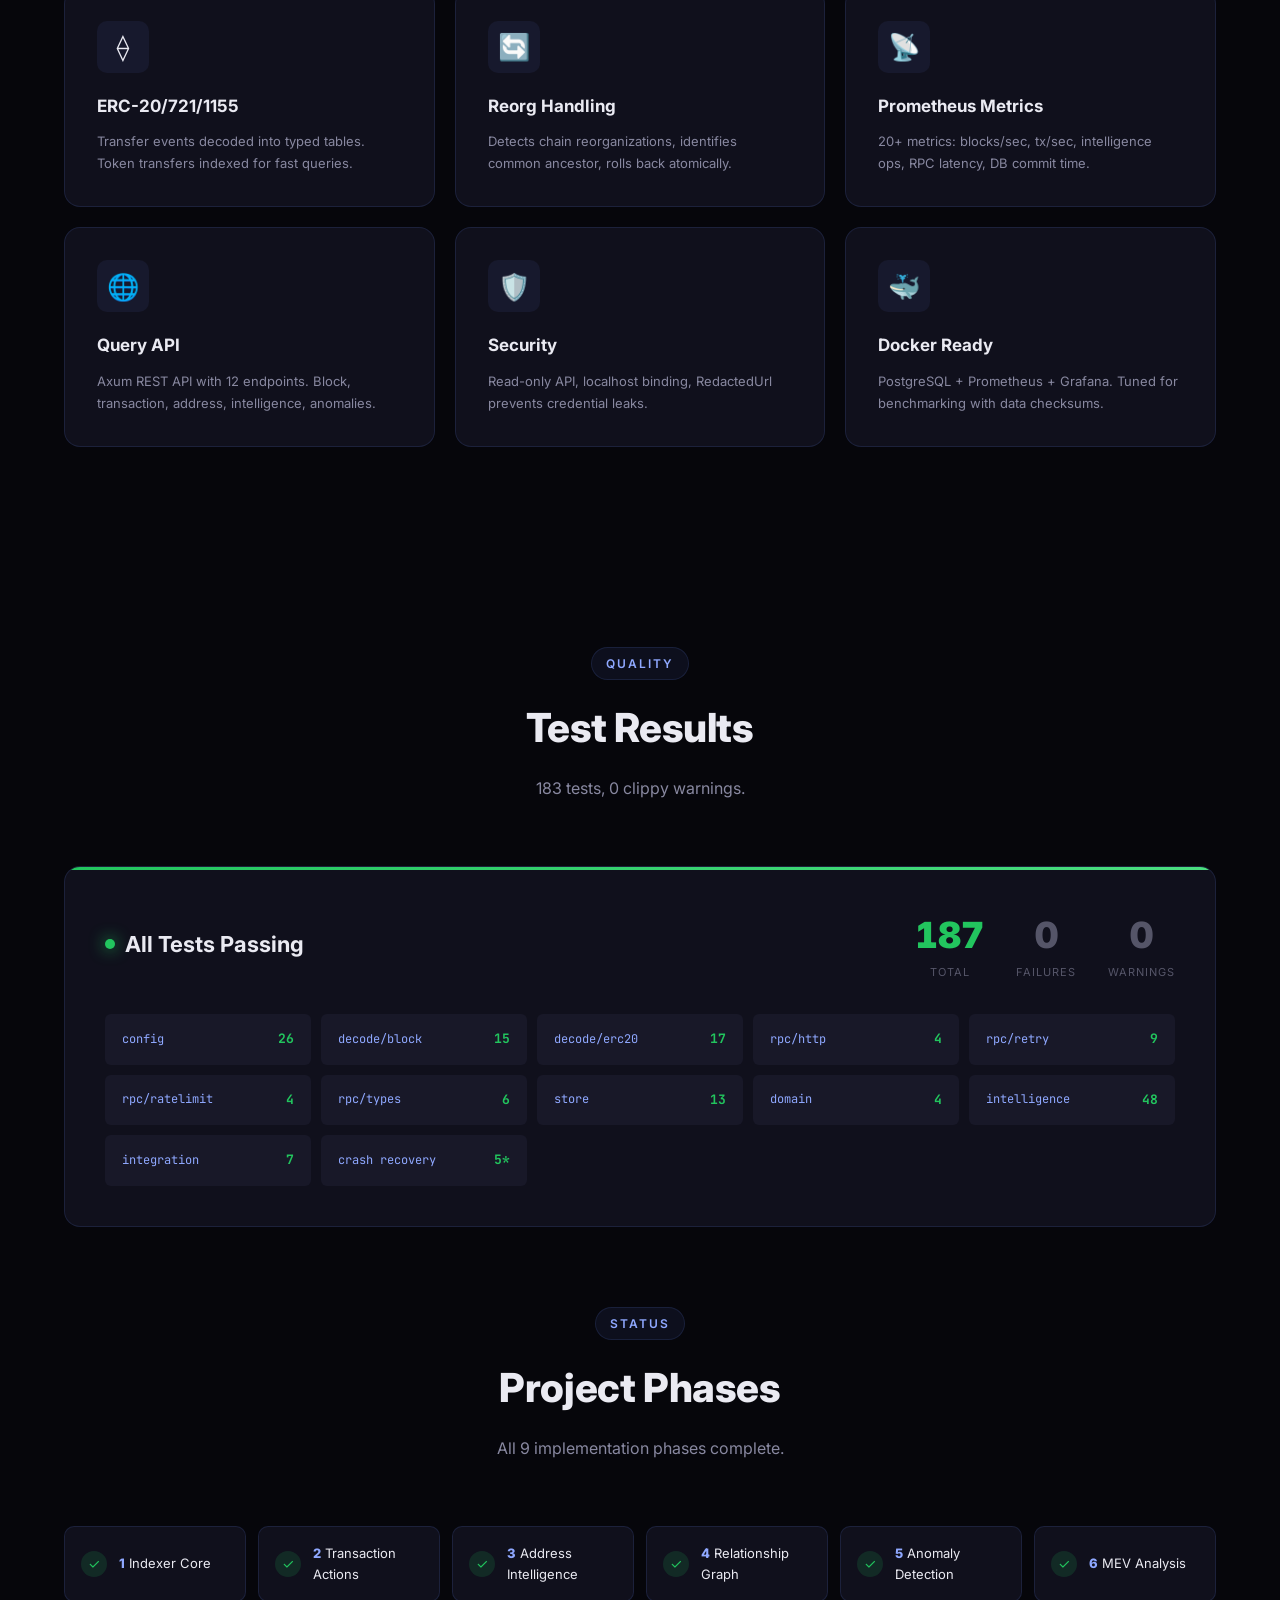
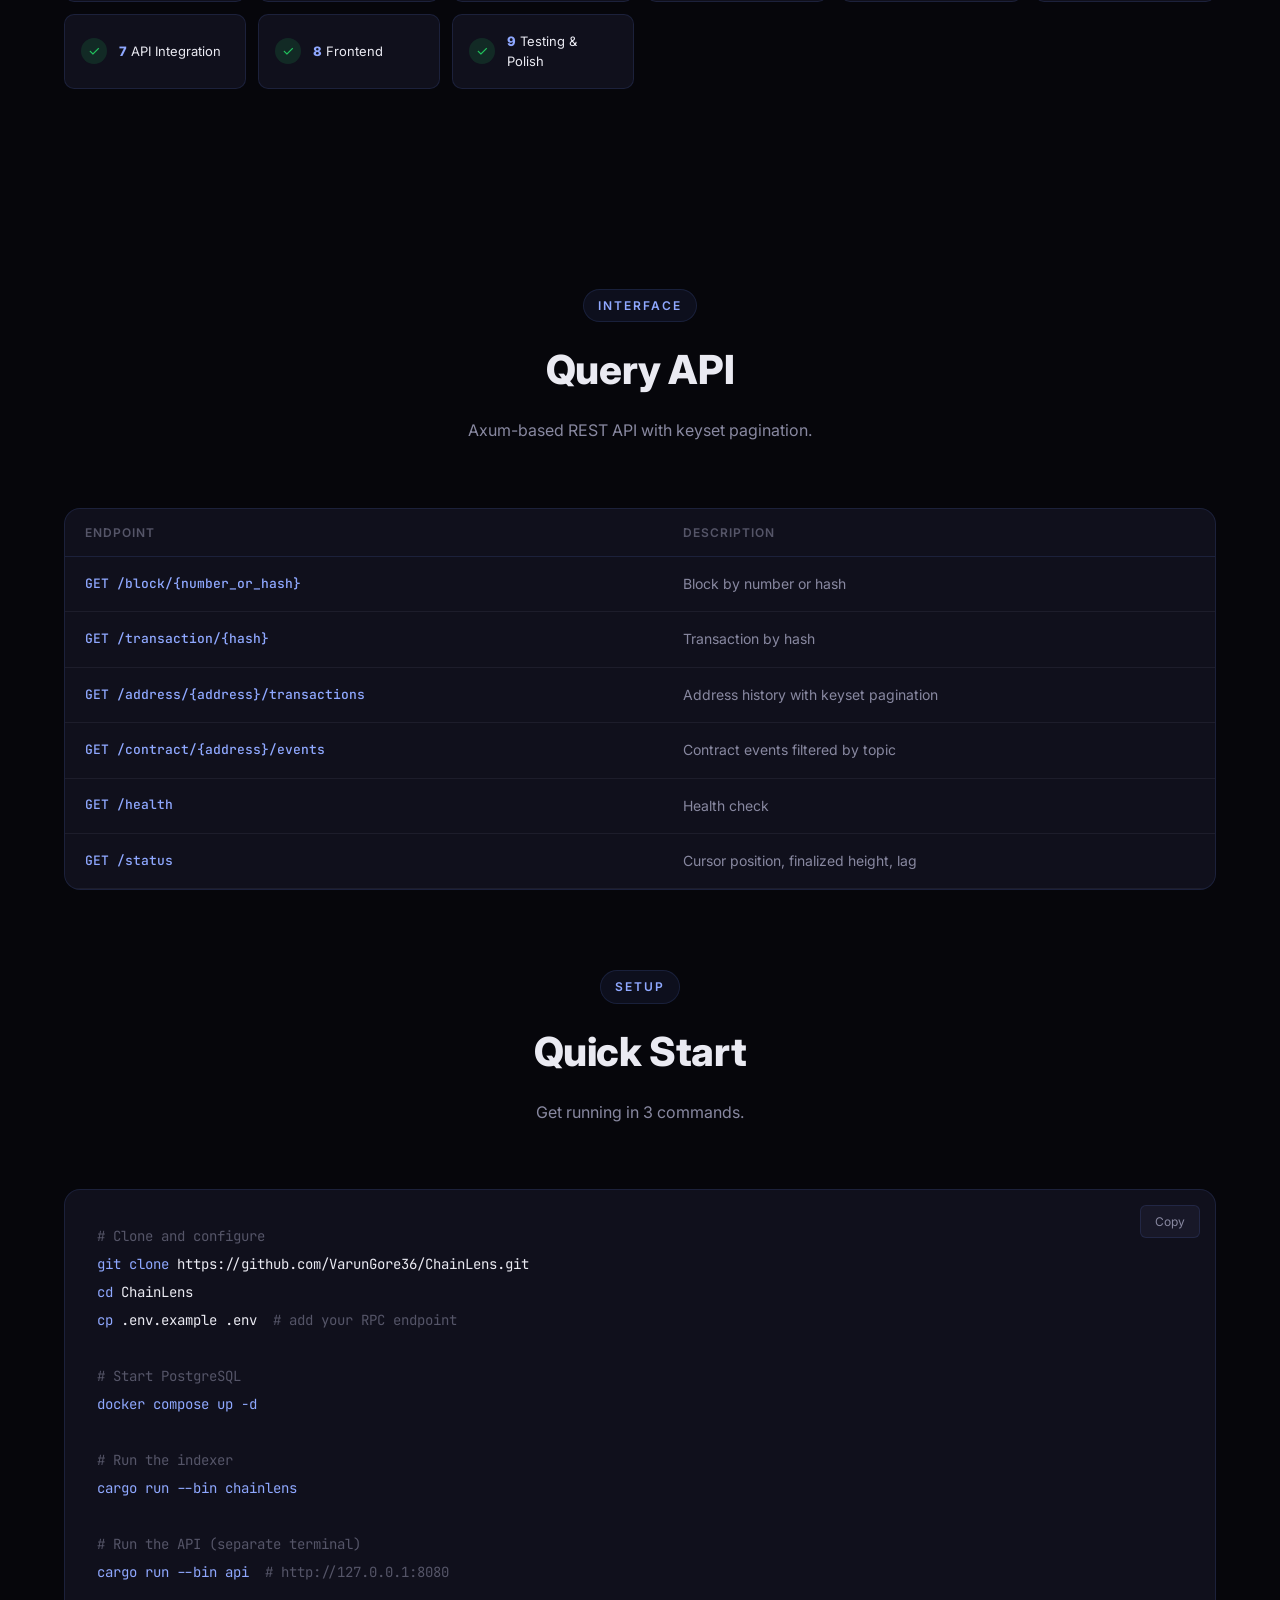
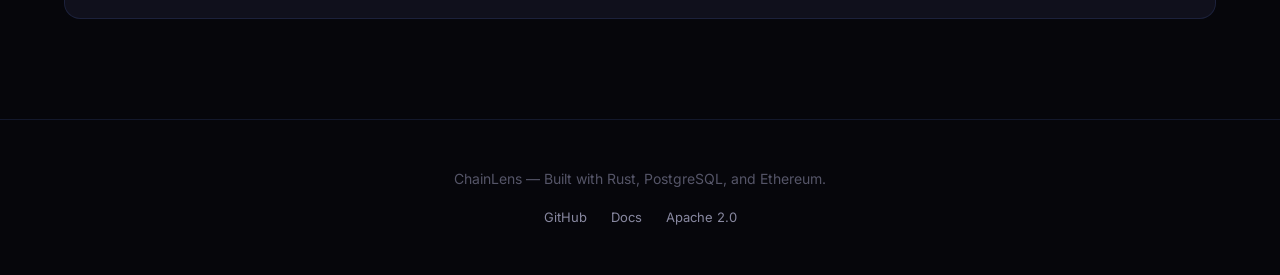
==== commit d4883d3c: "Phase 5: Export (CSV/JSON), more protocols (Curve, Balancer, Lido, ENS), historical trends" ====
--- a/website/index.html
+++ b/website/index.html
@@ -68,7 +68,7 @@
             </div>
             <div class="stat reveal d2">
                 <div class="stat-icon">✅</div>
-                <div class="stat-num" data-stat="tests_total" data-target="183">0</div>
+                <div class="stat-num" data-stat="tests_total" data-target="186">0</div>
                 <div class="stat-label">Tests</div>
                 <div class="stat-sub"><span data-test-fail>0</span> failures, <span data-test-warn>0</span> warnings</div>
             </div>
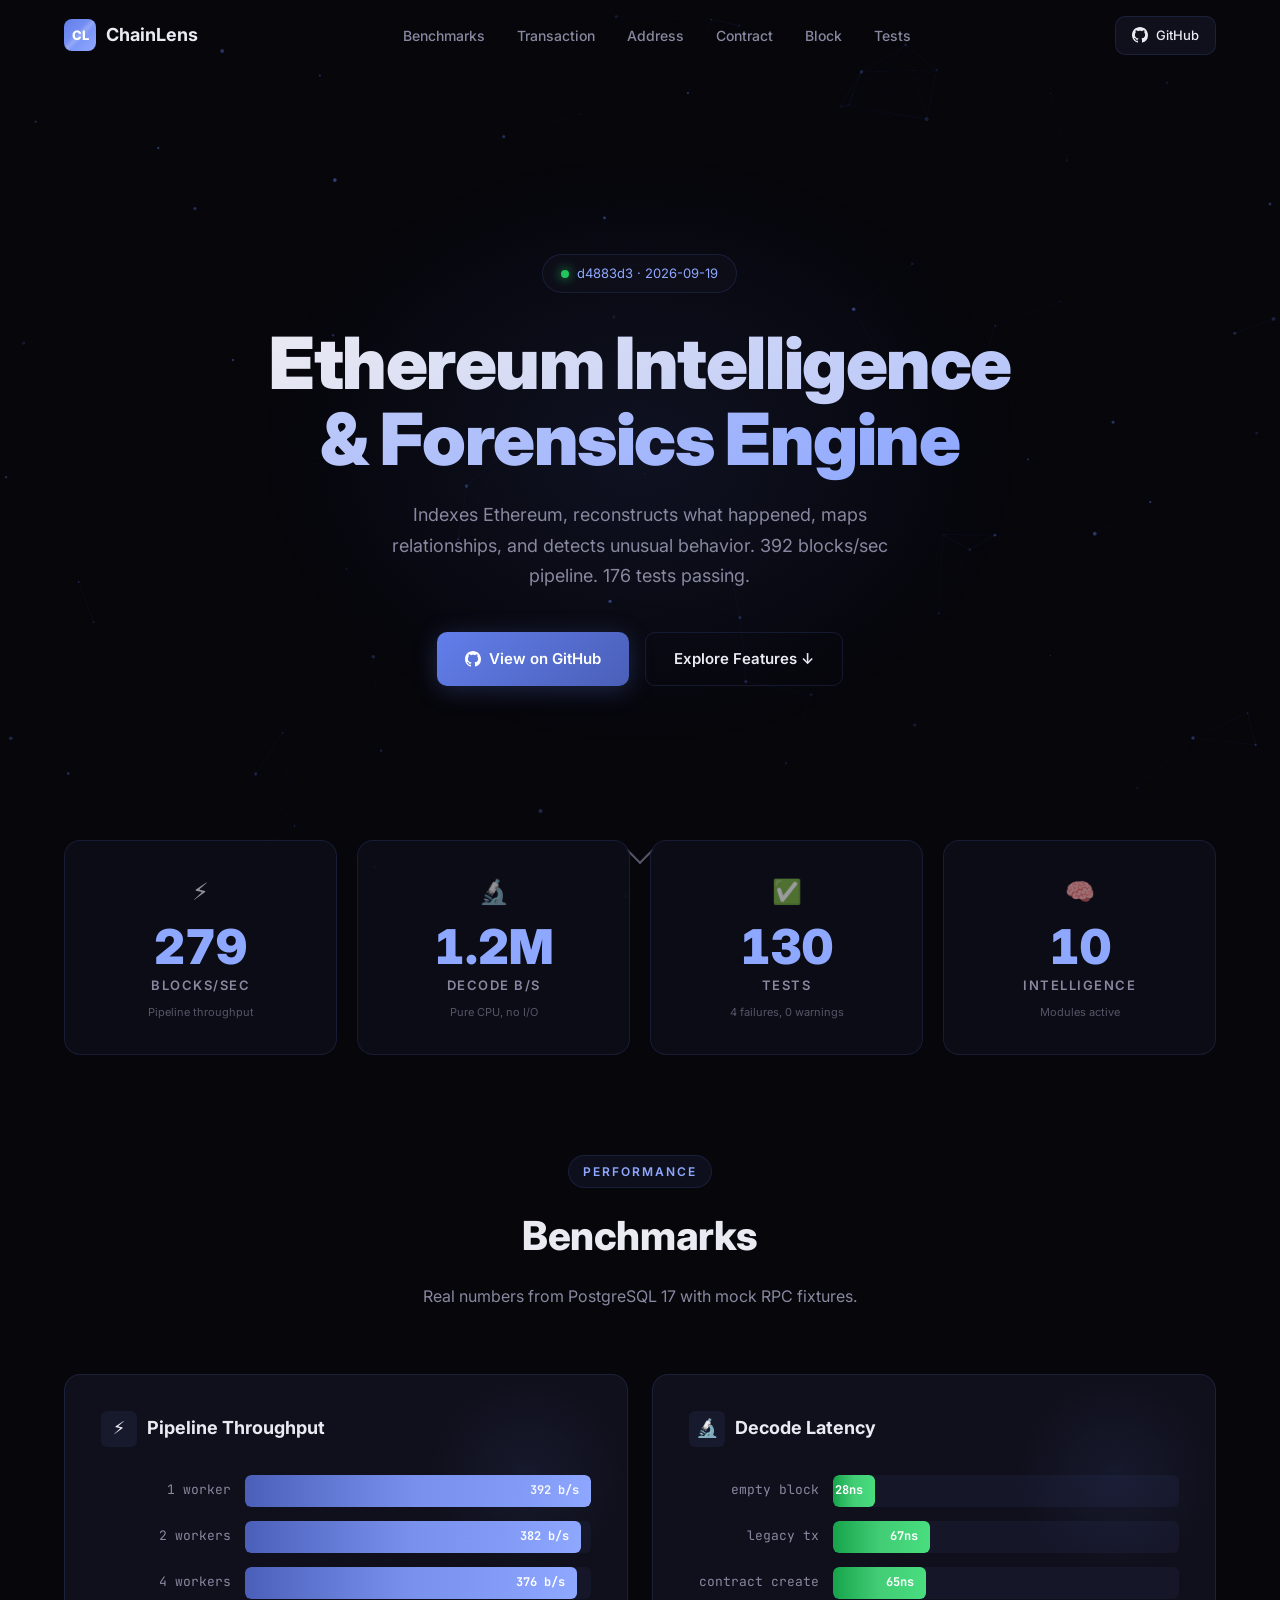
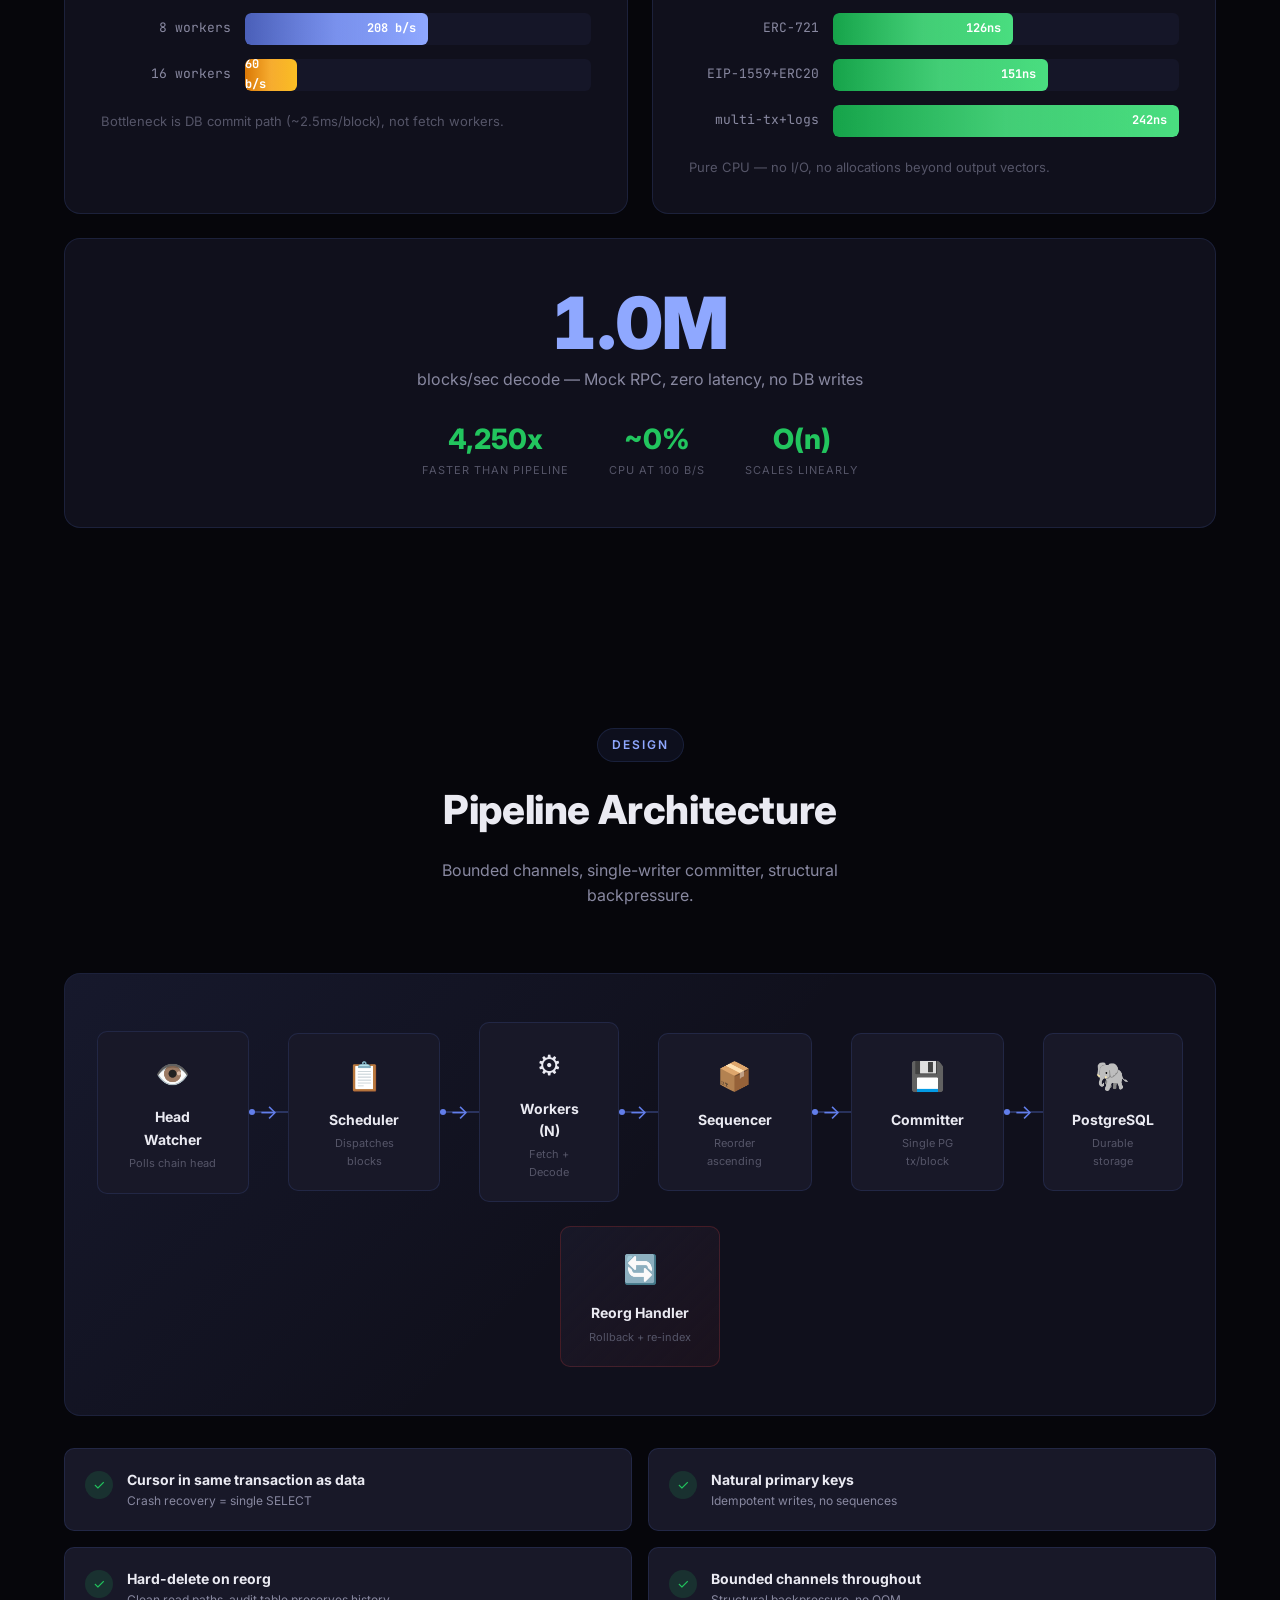
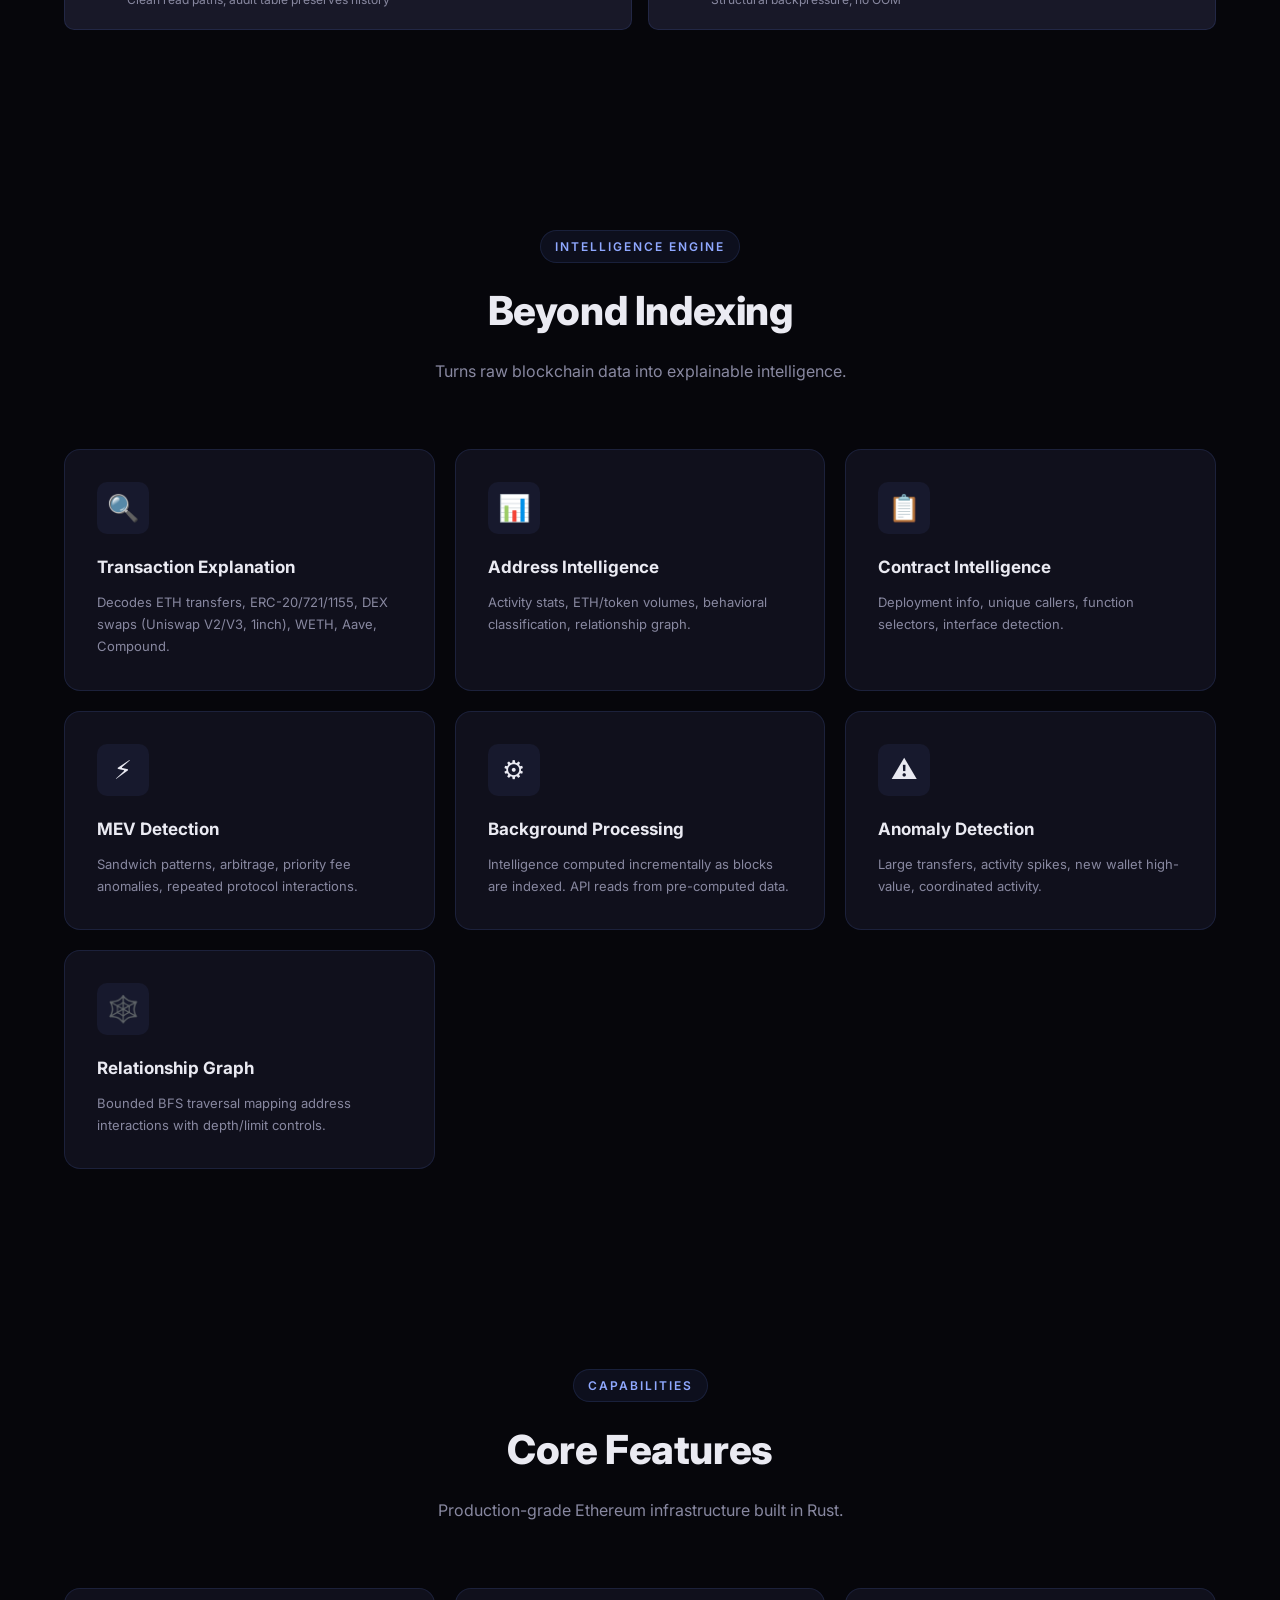
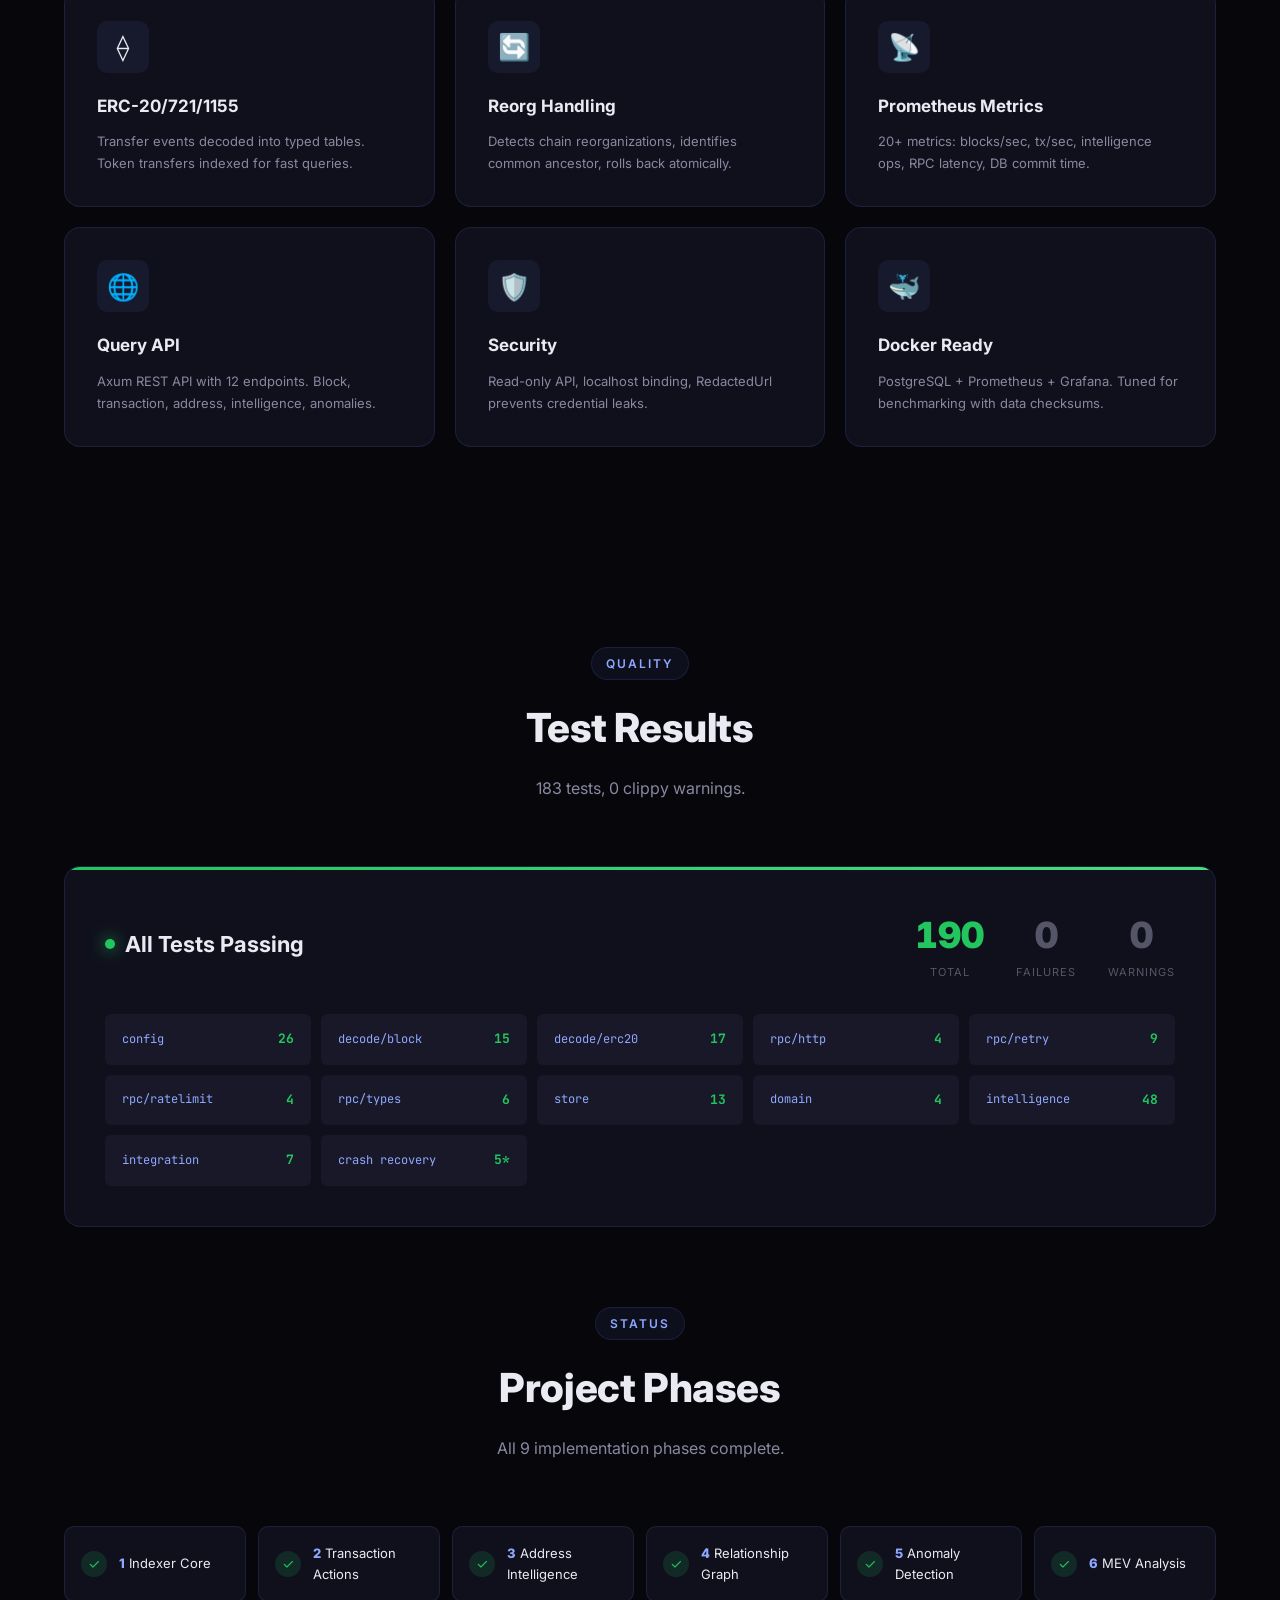
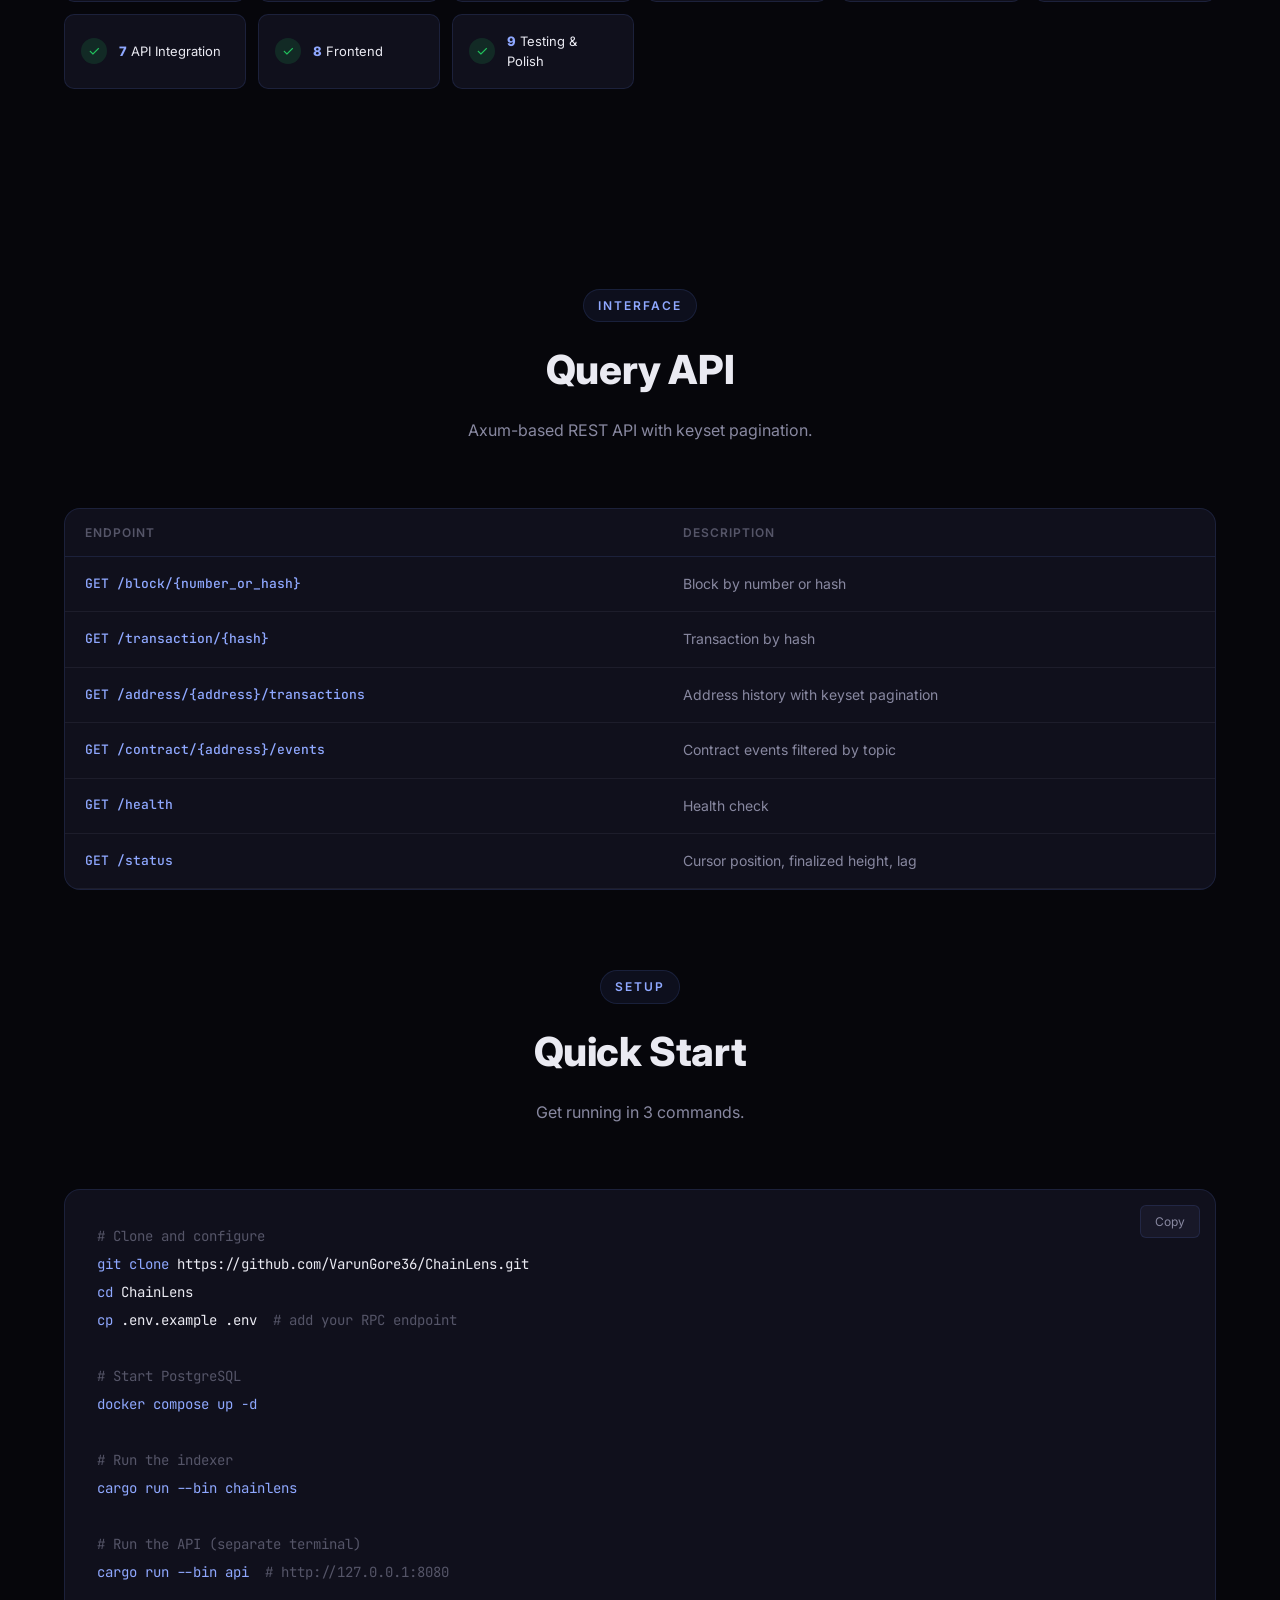
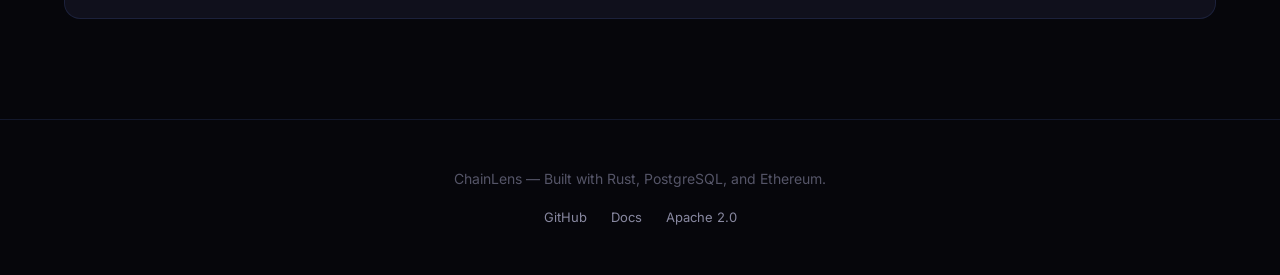
==== commit 48b4fbc7: "Add WebSocket support, address clustering, contract deployers, token whales" ====
--- a/website/index.html
+++ b/website/index.html
@@ -68,7 +68,7 @@
             </div>
             <div class="stat reveal d2">
                 <div class="stat-icon">✅</div>
-                <div class="stat-num" data-stat="tests_total" data-target="186">0</div>
+                <div class="stat-num" data-stat="tests_total" data-target="192">0</div>
                 <div class="stat-label">Tests</div>
                 <div class="stat-sub"><span data-test-fail>0</span> failures, <span data-test-warn>0</span> warnings</div>
             </div>
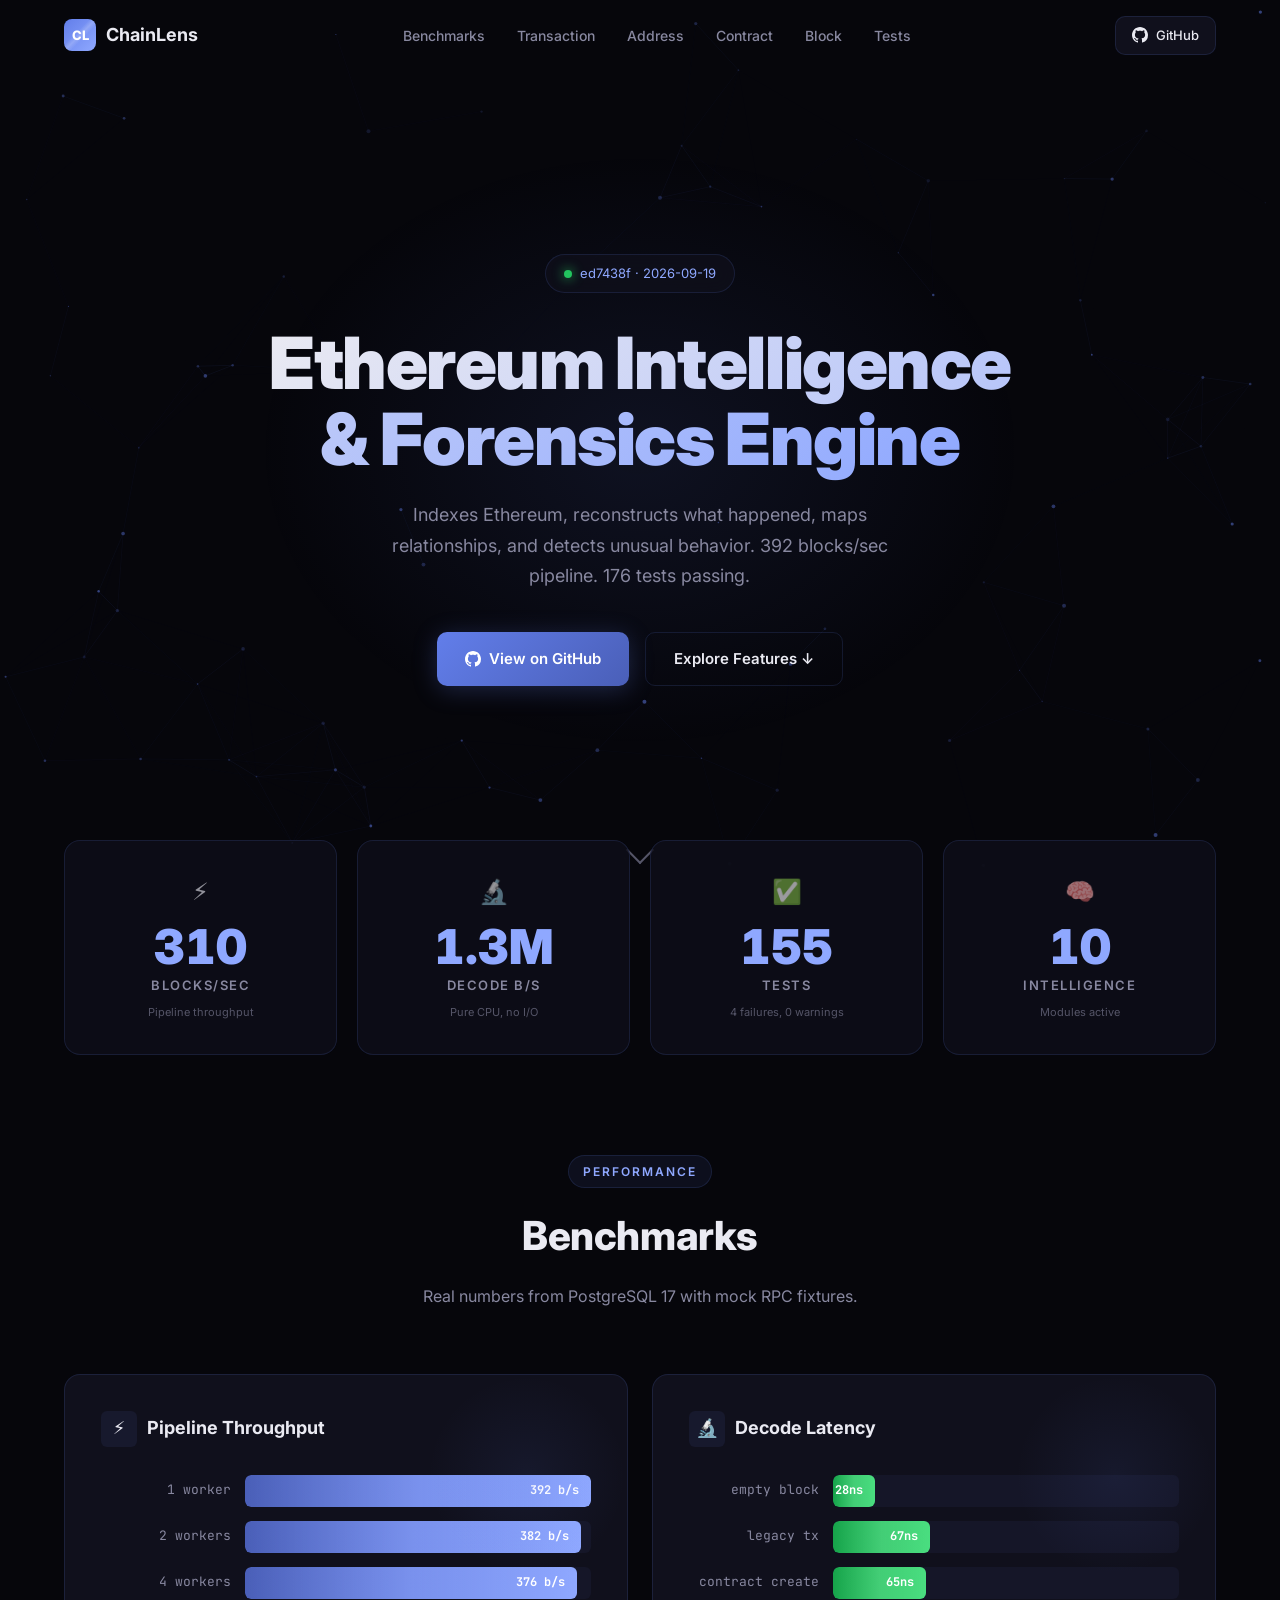
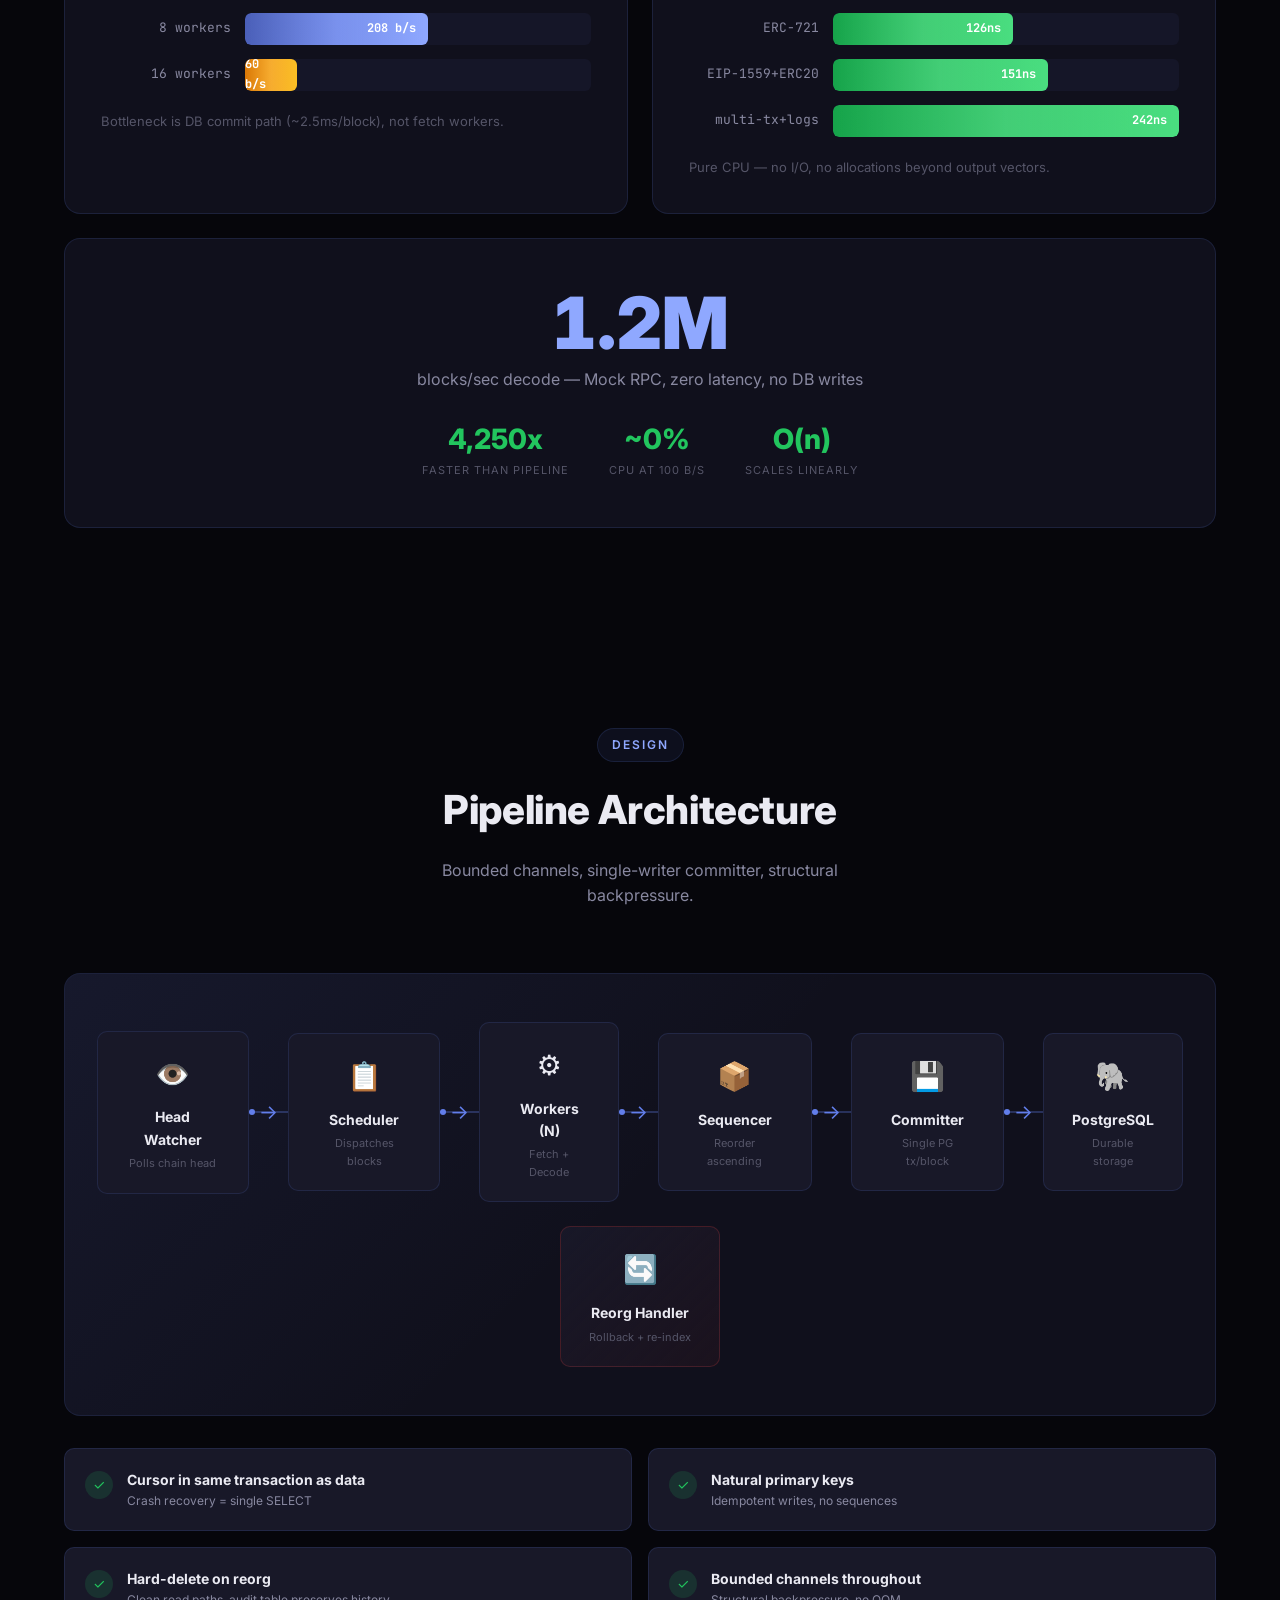
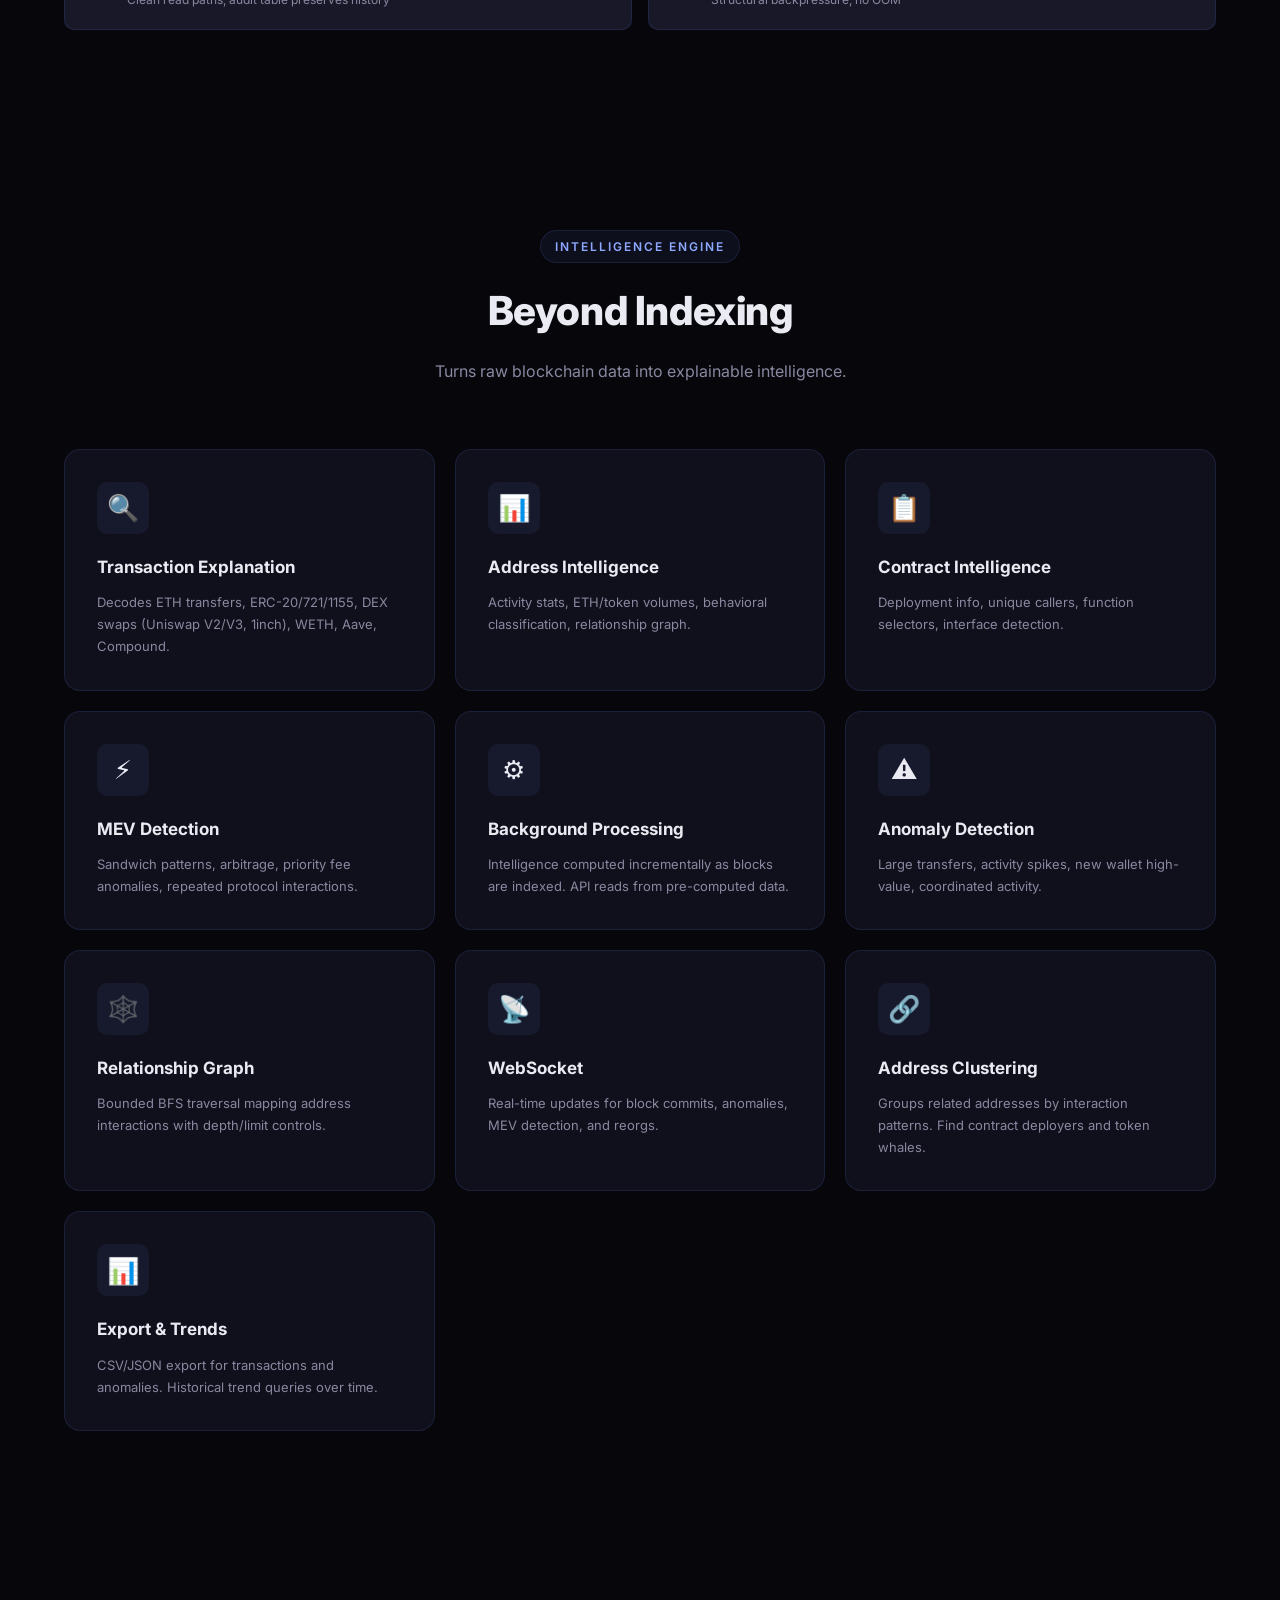
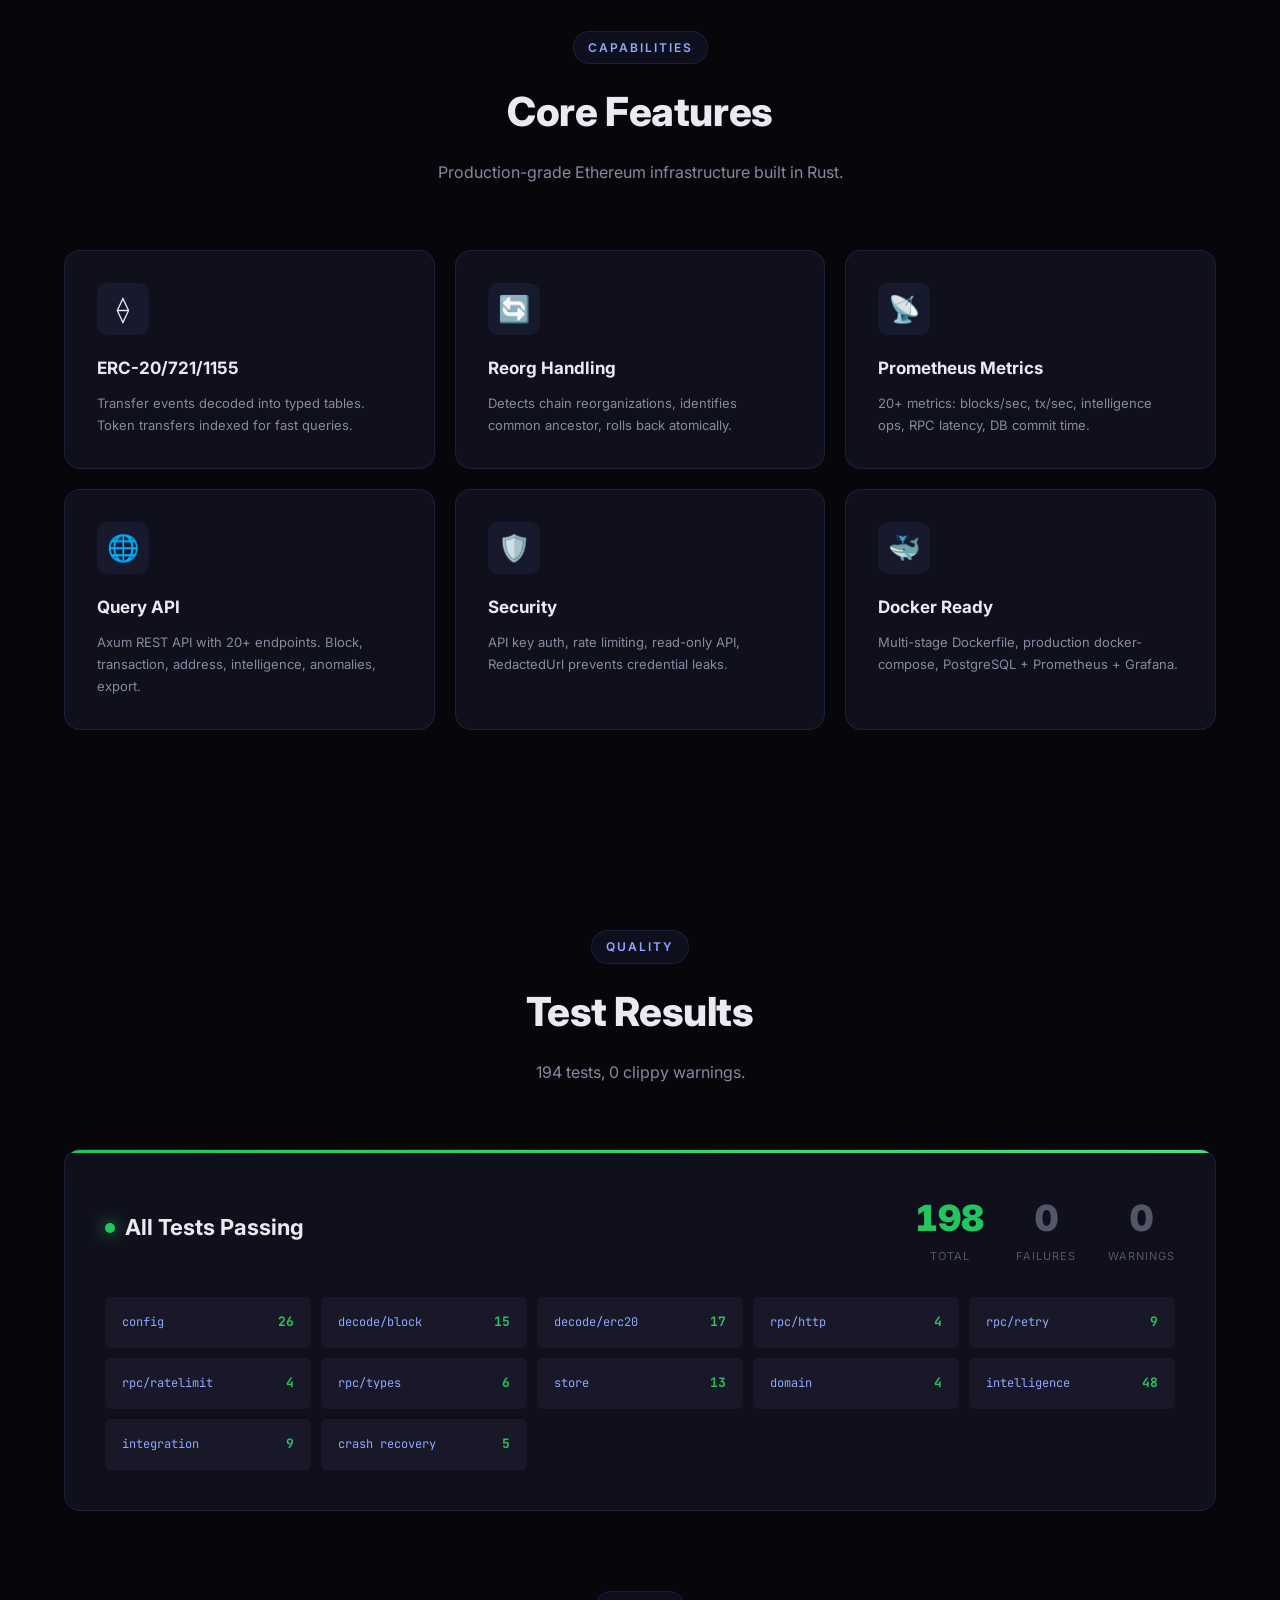
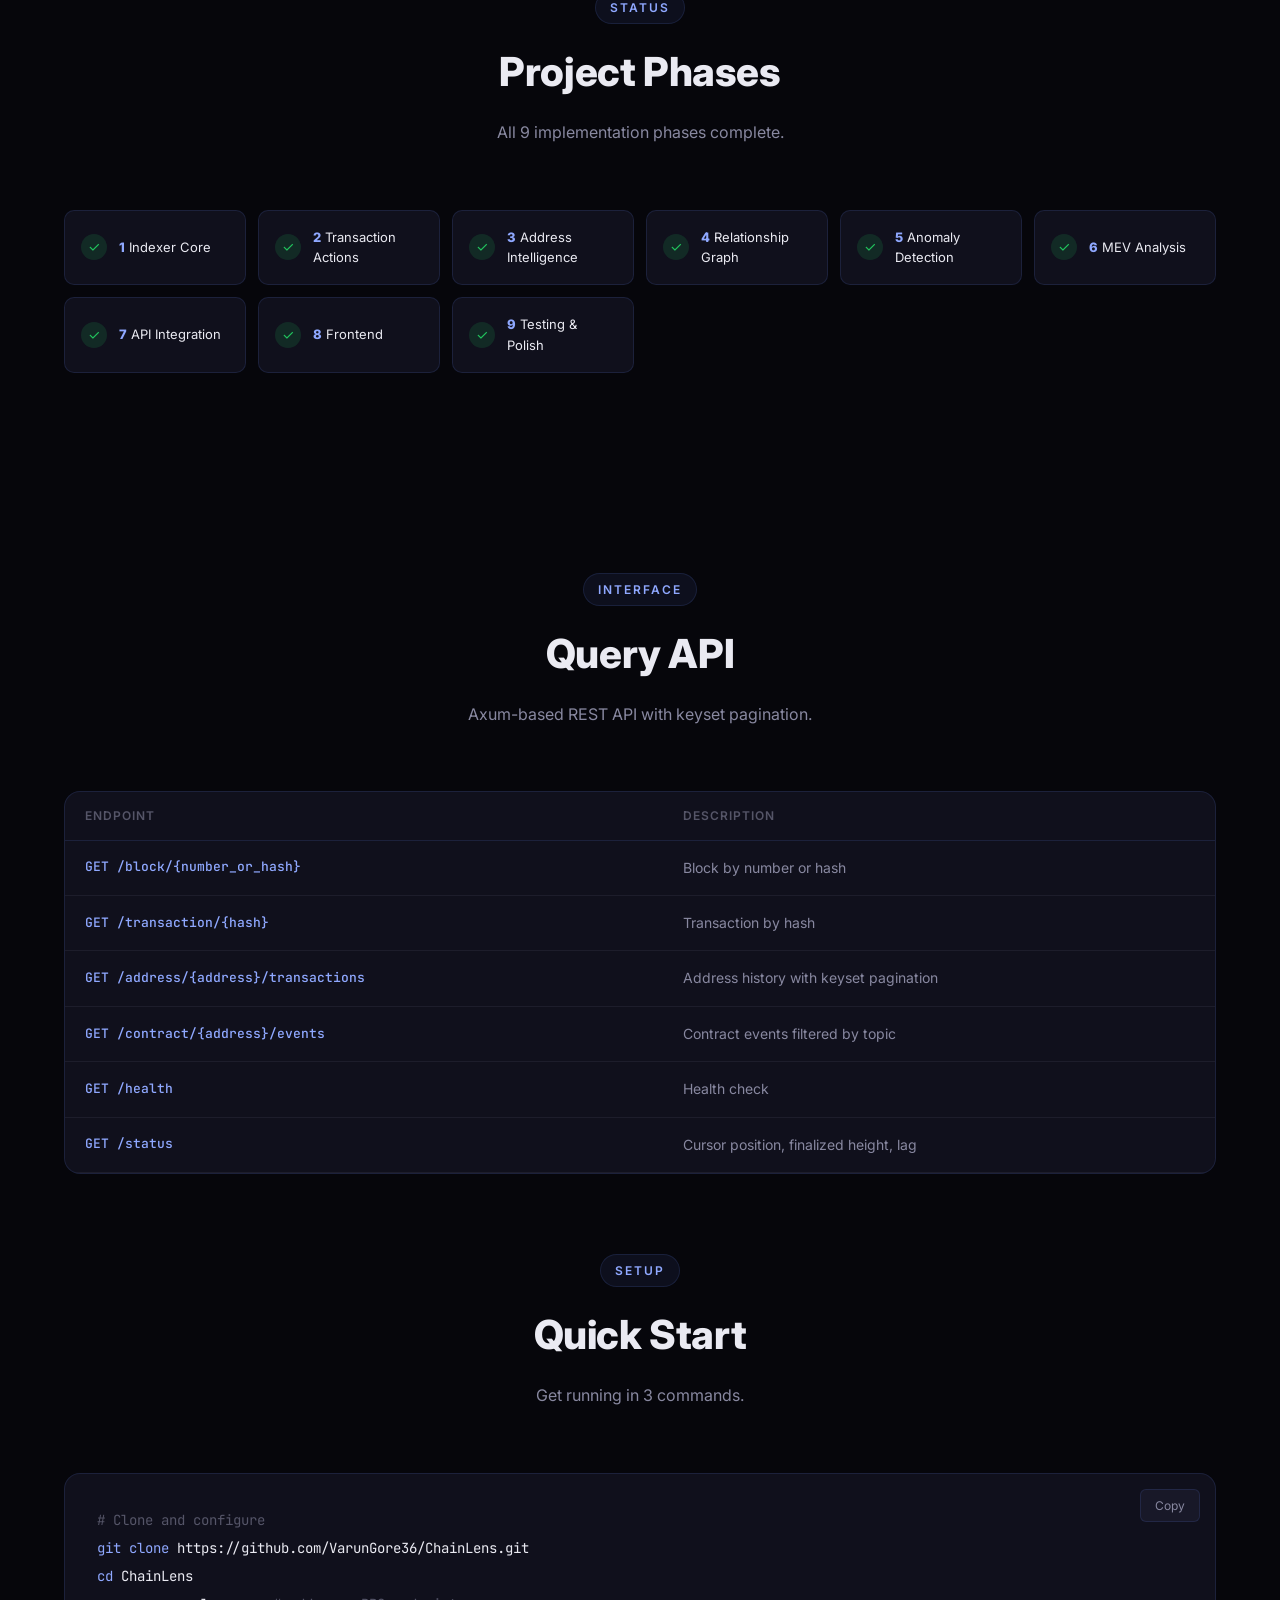
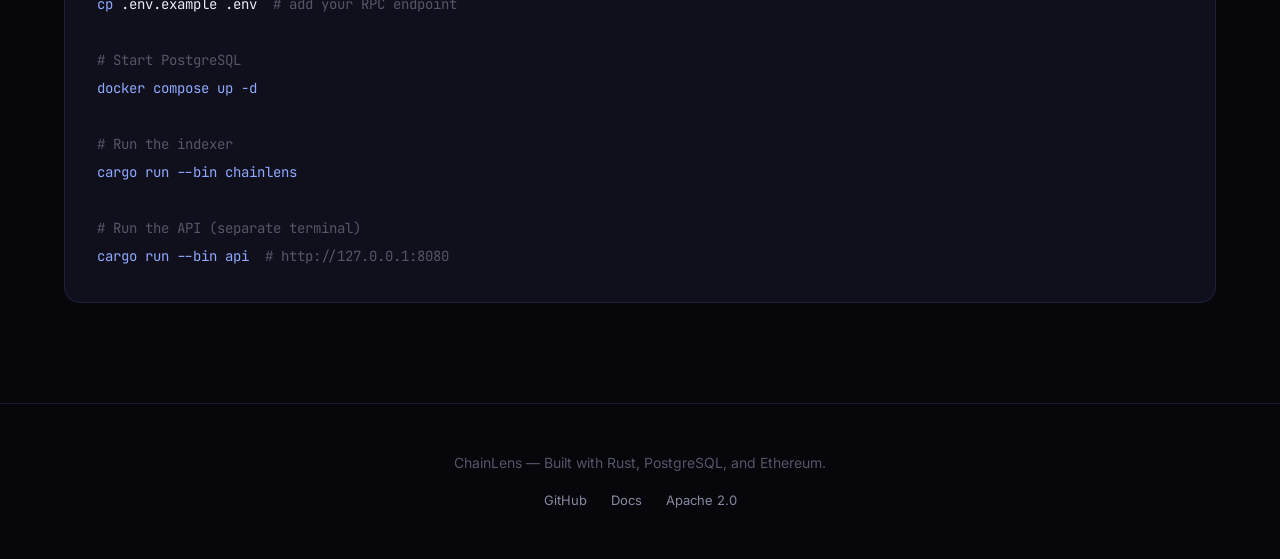
==== commit 6c6df20a: "Update README and website: 194 tests, new features, updated project structure" ====
--- a/website/index.html
+++ b/website/index.html
@@ -68,7 +68,7 @@
             </div>
             <div class="stat reveal d2">
                 <div class="stat-icon">✅</div>
-                <div class="stat-num" data-stat="tests_total" data-target="192">0</div>
+                <div class="stat-num" data-stat="tests_total" data-target="194">0</div>
                 <div class="stat-label">Tests</div>
                 <div class="stat-sub"><span data-test-fail>0</span> failures, <span data-test-warn>0</span> warnings</div>
             </div>
@@ -202,6 +202,21 @@
                     <h3>Relationship Graph</h3>
                     <p>Bounded BFS traversal mapping address interactions with depth/limit controls.</p>
                 </div>
+                <div class="feat reveal">
+                    <div class="ico">📡</div>
+                    <h3>WebSocket</h3>
+                    <p>Real-time updates for block commits, anomalies, MEV detection, and reorgs.</p>
+                </div>
+                <div class="feat reveal d1">
+                    <div class="ico">🔗</div>
+                    <h3>Address Clustering</h3>
+                    <p>Groups related addresses by interaction patterns. Find contract deployers and token whales.</p>
+                </div>
+                <div class="feat reveal d2">
+                    <div class="ico">📊</div>
+                    <h3>Export & Trends</h3>
+                    <p>CSV/JSON export for transactions and anomalies. Historical trend queries over time.</p>
+                </div>
             </div>
         </div>
     </section>
@@ -217,9 +232,9 @@
                 <div class="feat reveal"><div class="ico">⟠</div><h3>ERC-20/721/1155</h3><p>Transfer events decoded into typed tables. Token transfers indexed for fast queries.</p></div>
                 <div class="feat reveal d1"><div class="ico">🔄</div><h3>Reorg Handling</h3><p>Detects chain reorganizations, identifies common ancestor, rolls back atomically.</p></div>
                 <div class="feat reveal d2"><div class="ico">📡</div><h3>Prometheus Metrics</h3><p>20+ metrics: blocks/sec, tx/sec, intelligence ops, RPC latency, DB commit time.</p></div>
-                <div class="feat reveal"><div class="ico">🌐</div><h3>Query API</h3><p>Axum REST API with 12 endpoints. Block, transaction, address, intelligence, anomalies.</p></div>
-                <div class="feat reveal d1"><div class="ico">🛡️</div><h3>Security</h3><p>Read-only API, localhost binding, RedactedUrl prevents credential leaks.</p></div>
-                <div class="feat reveal d2"><div class="ico">🐳</div><h3>Docker Ready</h3><p>PostgreSQL + Prometheus + Grafana. Tuned for benchmarking with data checksums.</p></div>
+                <div class="feat reveal"><div class="ico">🌐</div><h3>Query API</h3><p>Axum REST API with 20+ endpoints. Block, transaction, address, intelligence, anomalies, export.</p></div>
+                <div class="feat reveal d1"><div class="ico">🛡️</div><h3>Security</h3><p>API key auth, rate limiting, read-only API, RedactedUrl prevents credential leaks.</p></div>
+                <div class="feat reveal d2"><div class="ico">🐳</div><h3>Docker Ready</h3><p>Multi-stage Dockerfile, production docker-compose, PostgreSQL + Prometheus + Grafana.</p></div>
             </div>
         </div>
     </section>
@@ -229,13 +244,13 @@
             <div class="section-head reveal">
                 <div class="label">Quality</div>
                 <h2>Test Results</h2>
-                <p>183 tests, 0 clippy warnings.</p>
+                <p>194 tests, 0 clippy warnings.</p>
             </div>
             <div class="test-card reveal">
                 <div class="test-header">
                     <h3><div class="live-dot"></div> All Tests Passing</h3>
                     <div class="test-counts">
-                        <div class="tc"><div class="val green" data-test-total>183</div><div class="lbl">Total</div></div>
+                        <div class="tc"><div class="val green" data-test-total>194</div><div class="lbl">Total</div></div>
                         <div class="tc"><div class="val dim" data-test-fail>0</div><div class="lbl">Failures</div></div>
                         <div class="tc"><div class="val dim" data-test-warn>0</div><div class="lbl">Warnings</div></div>
                     </div>
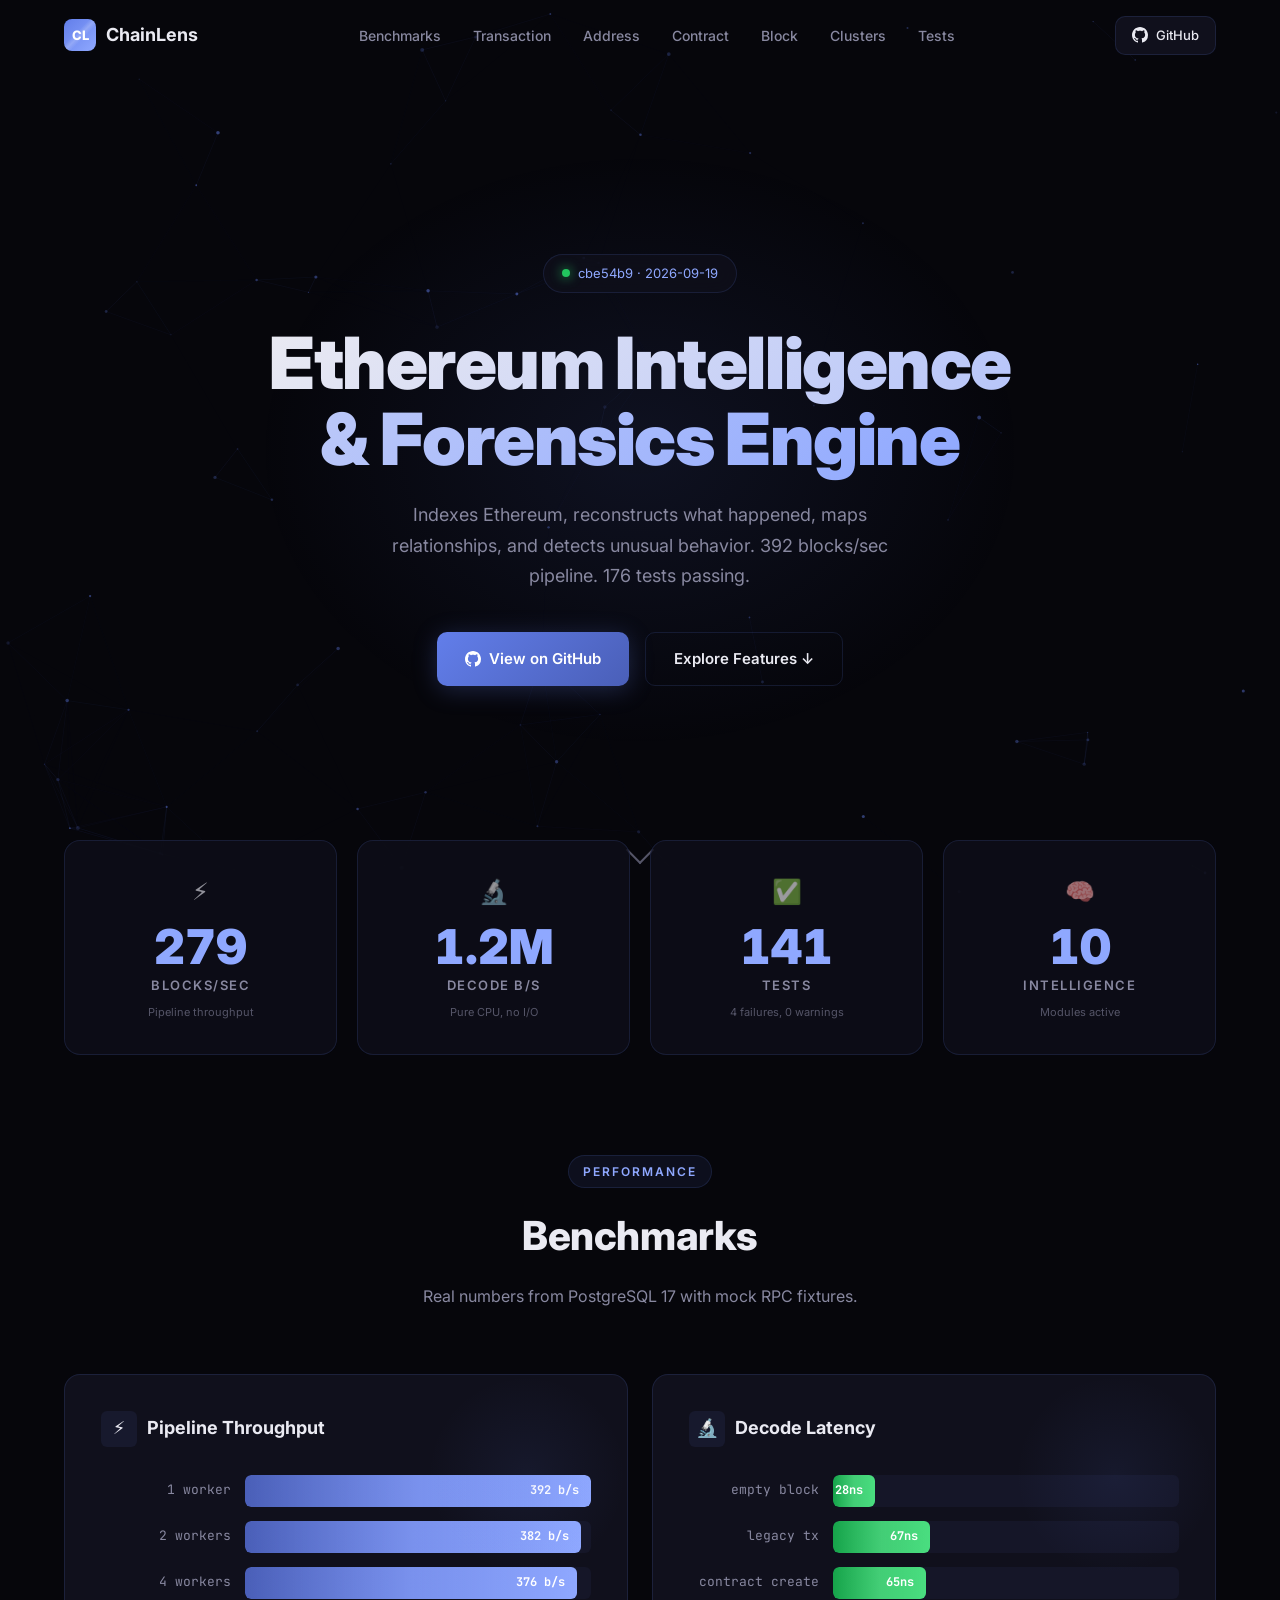
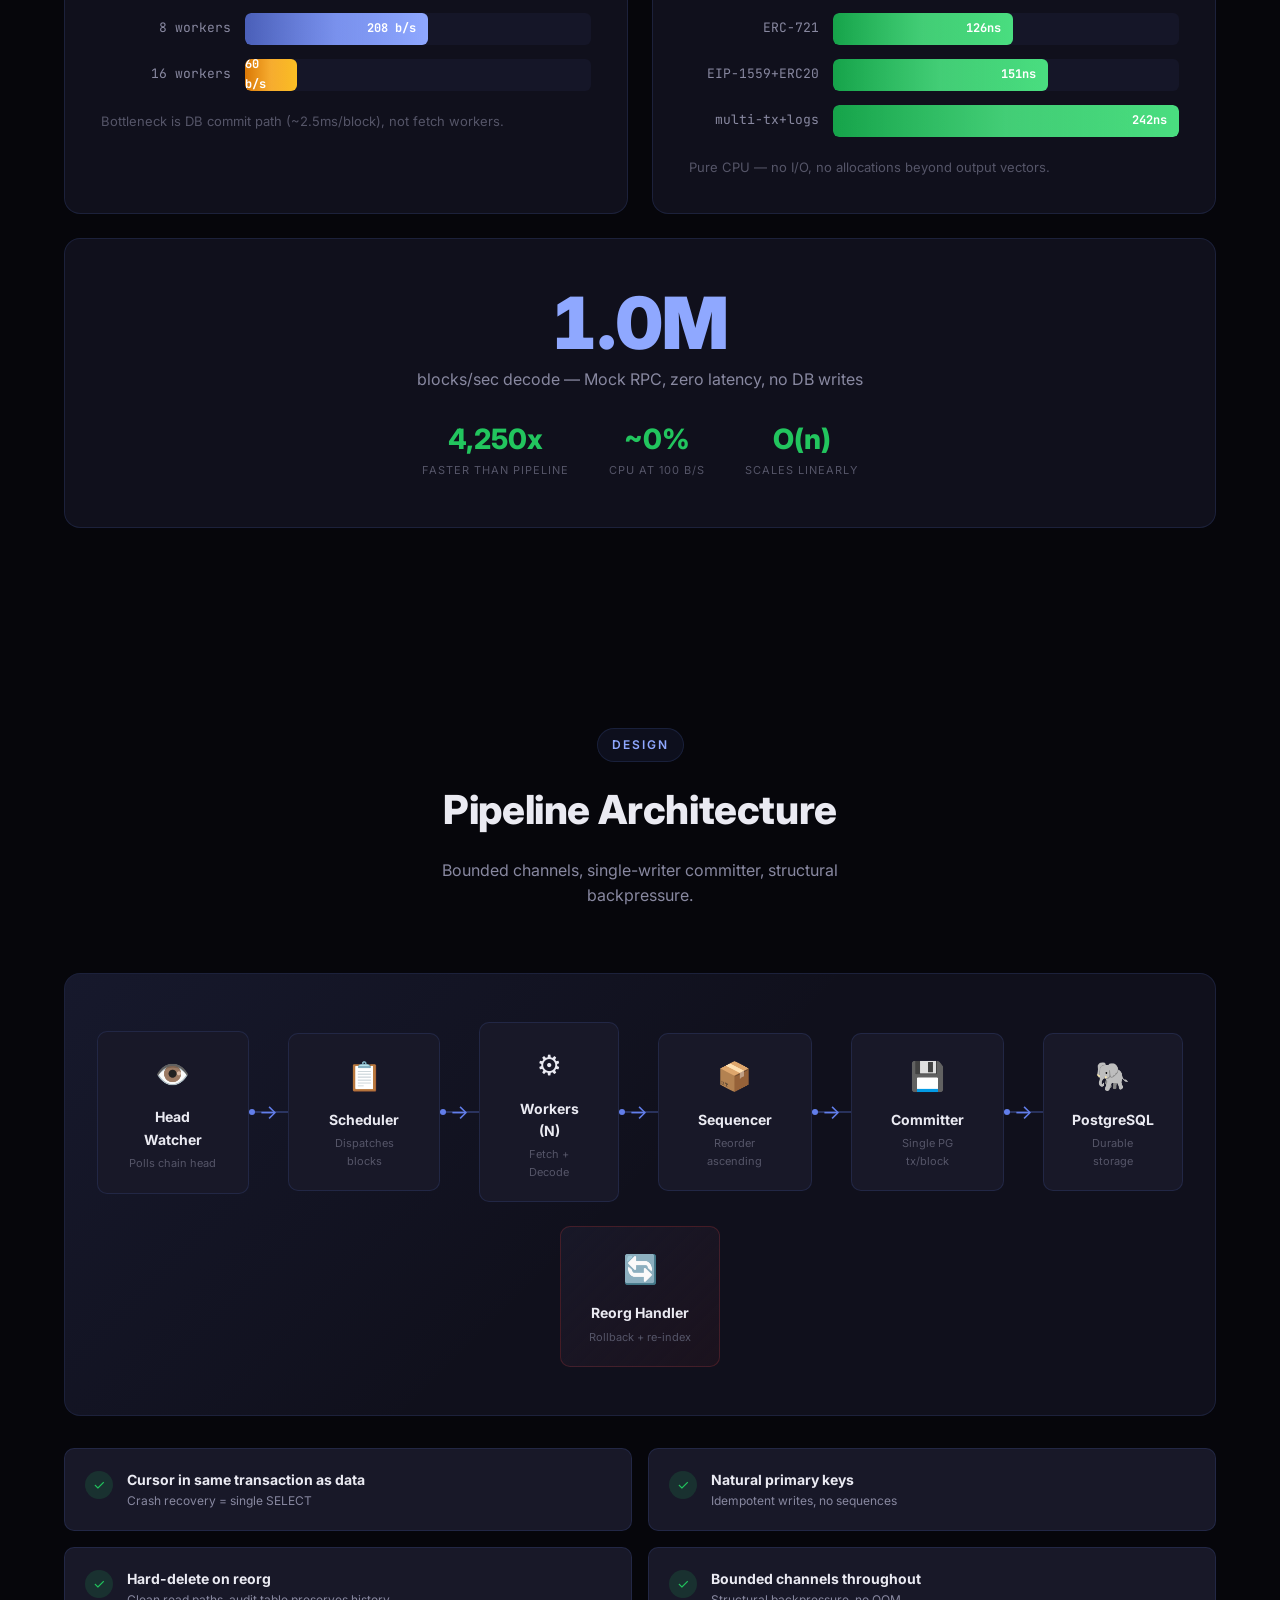
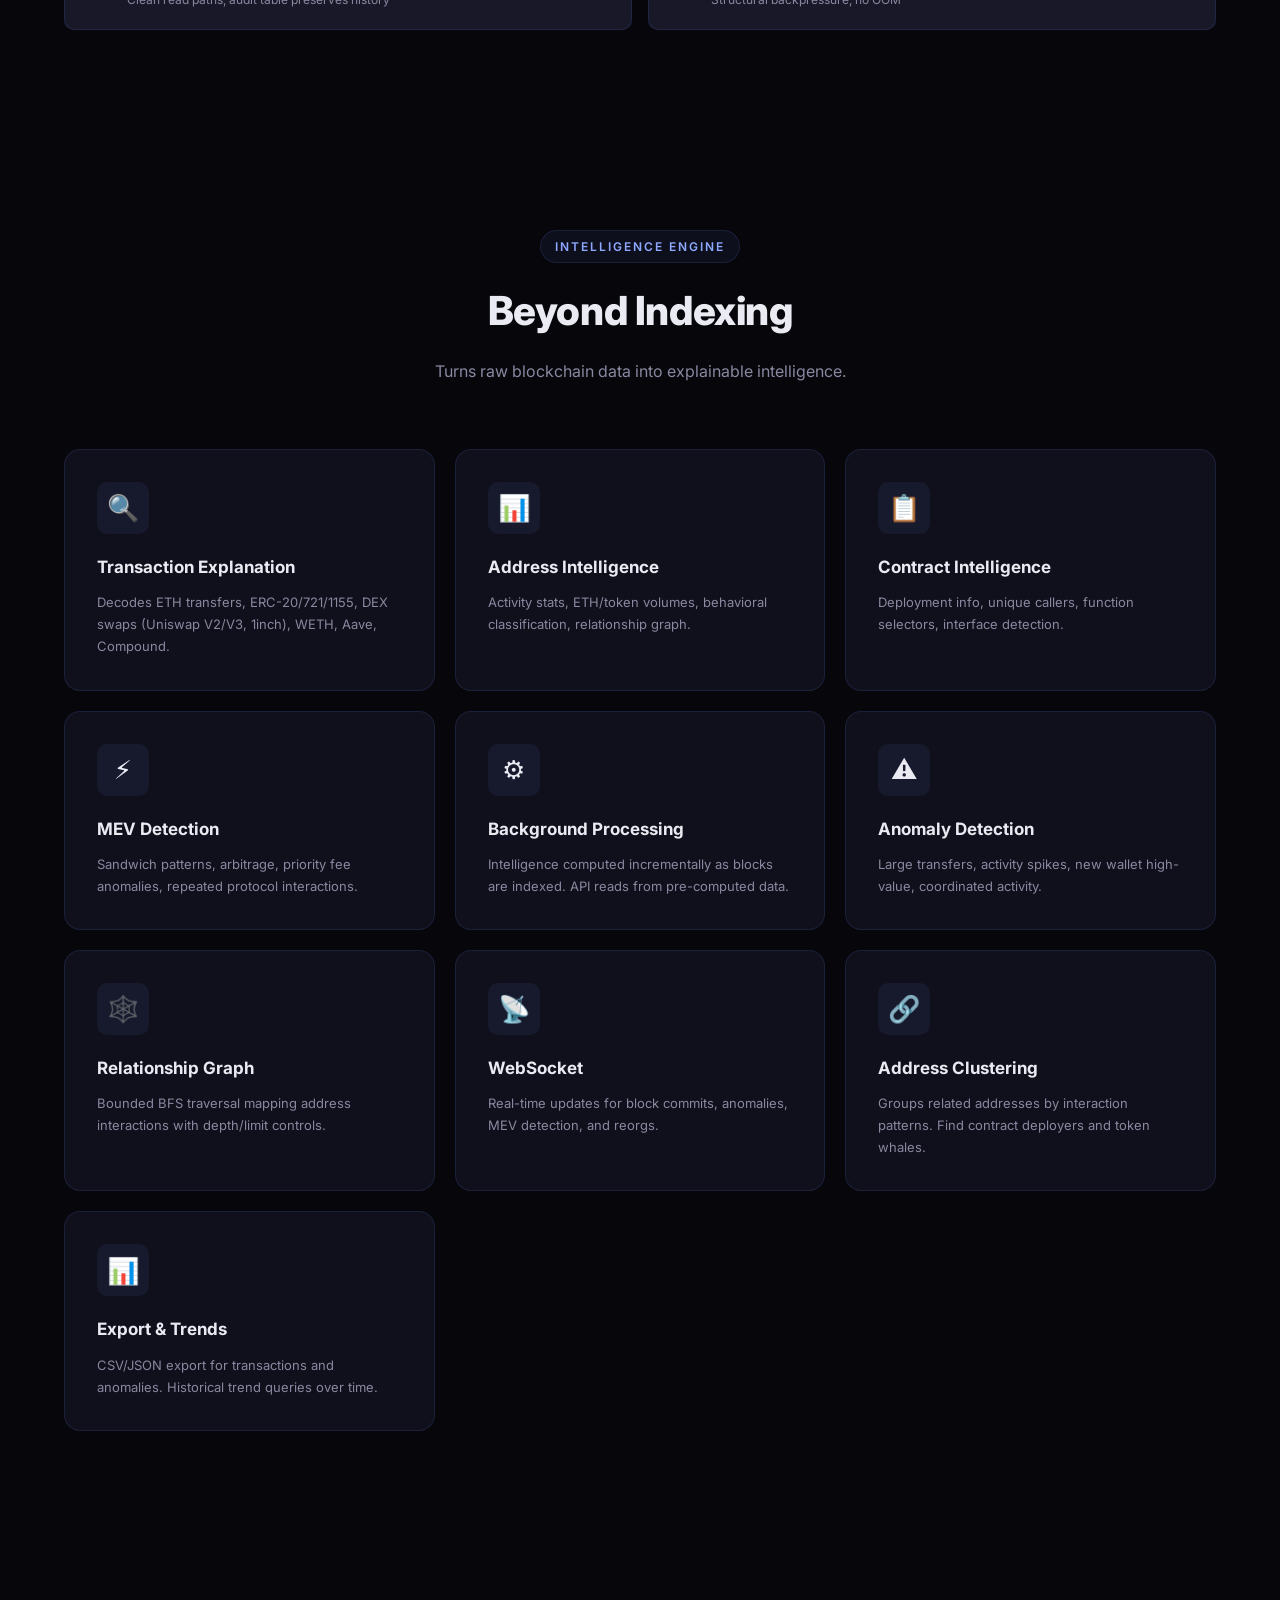
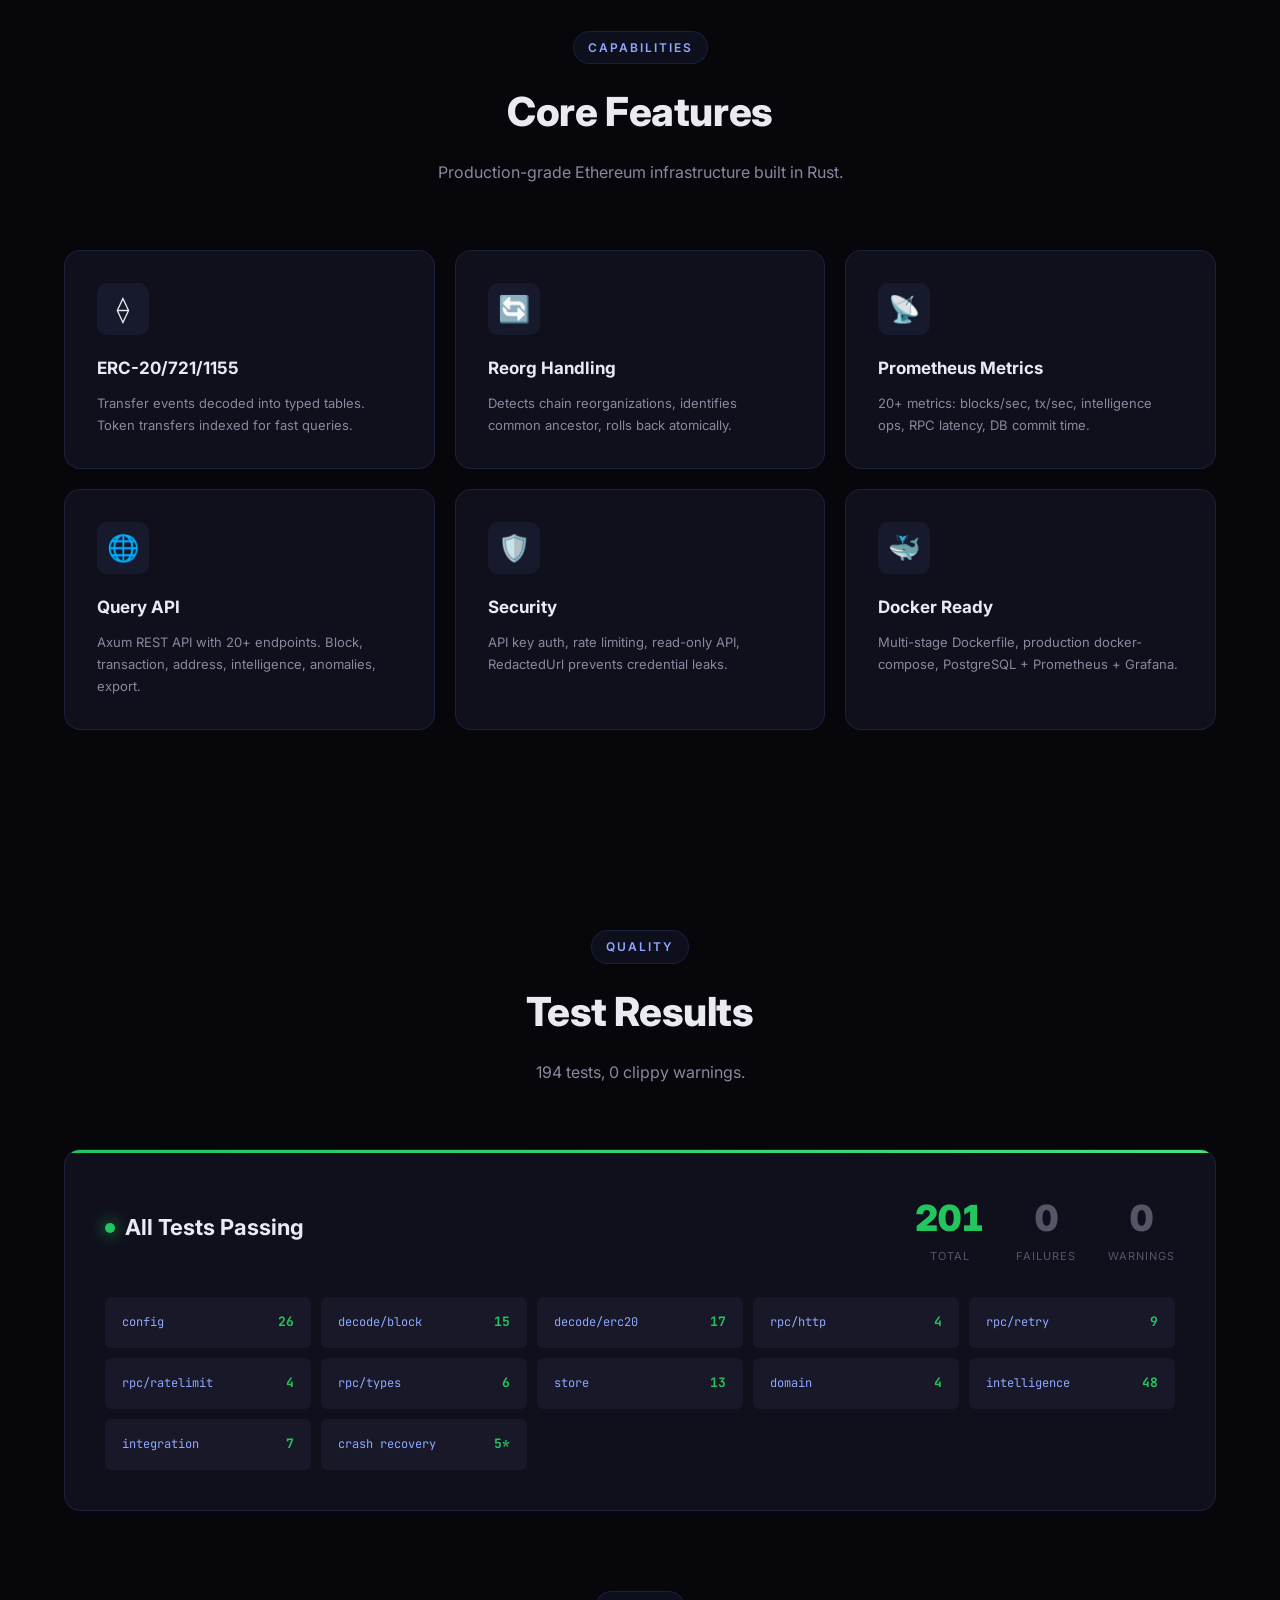
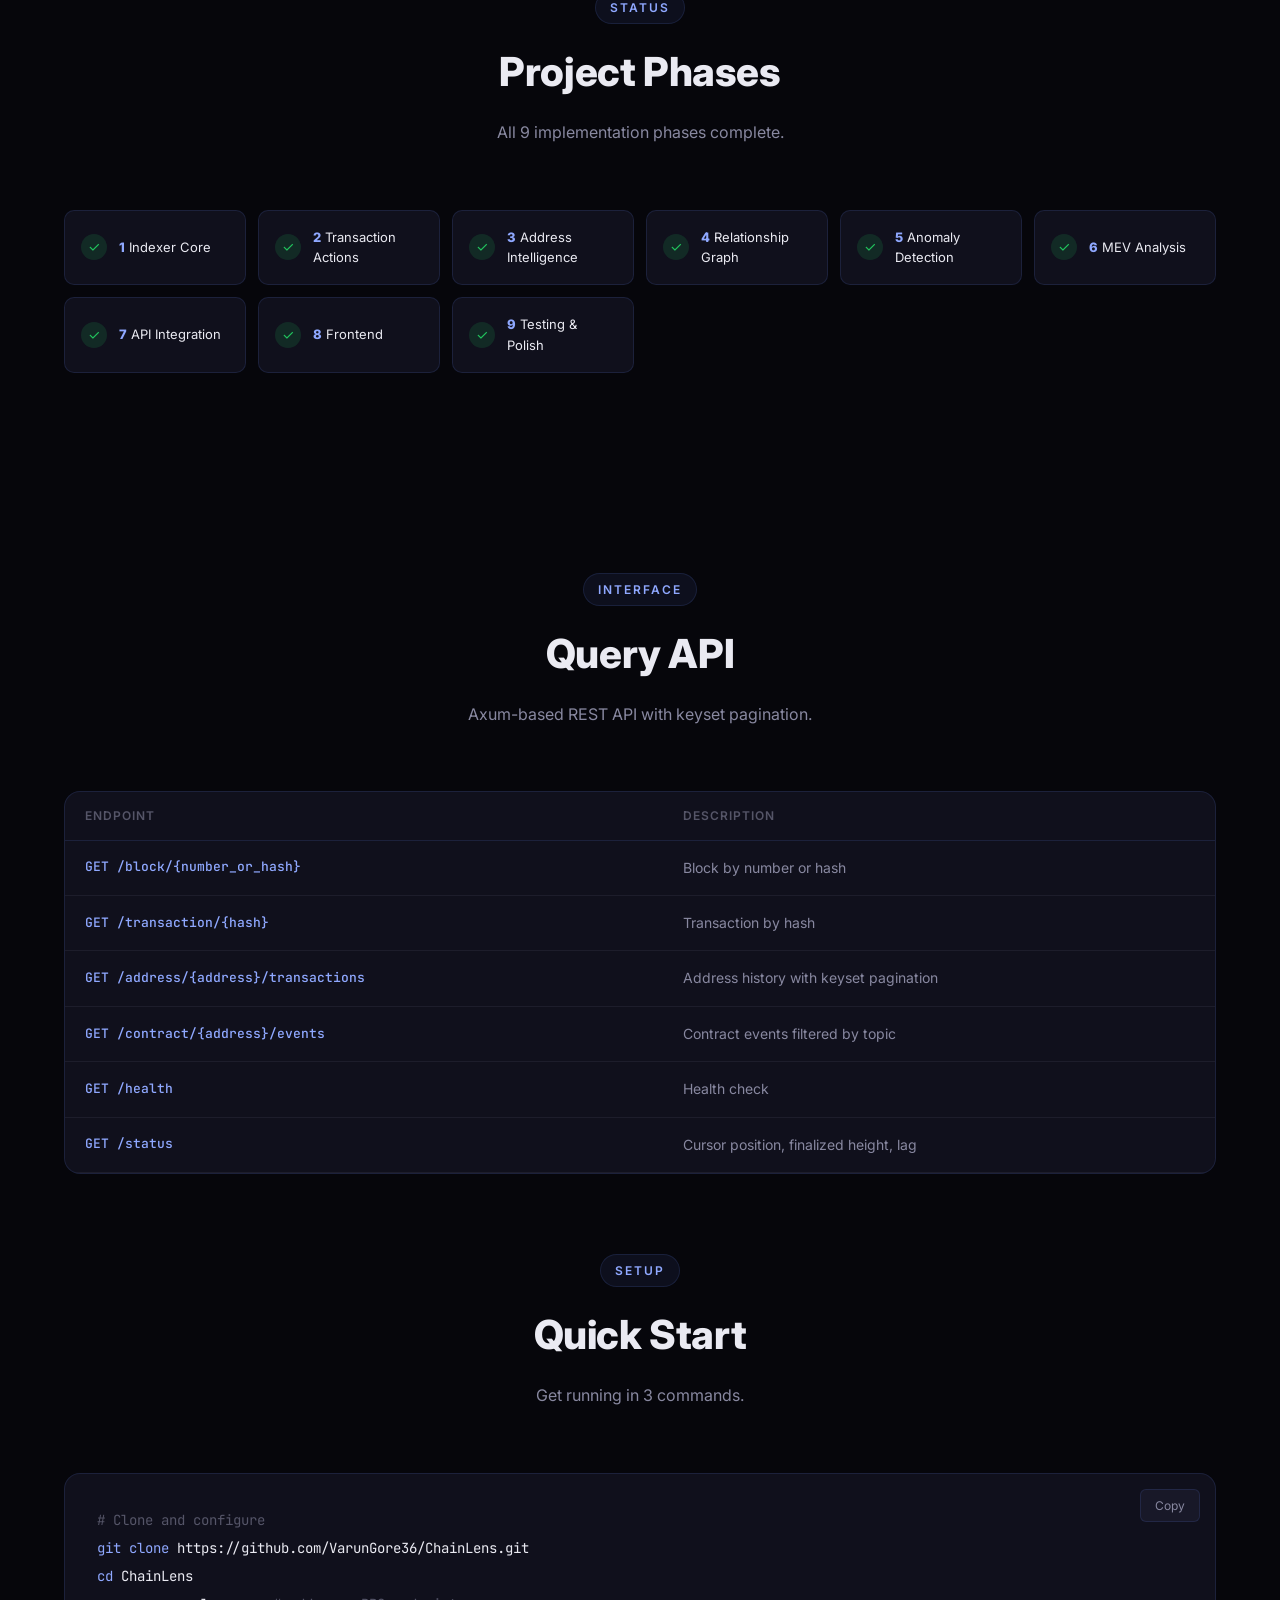
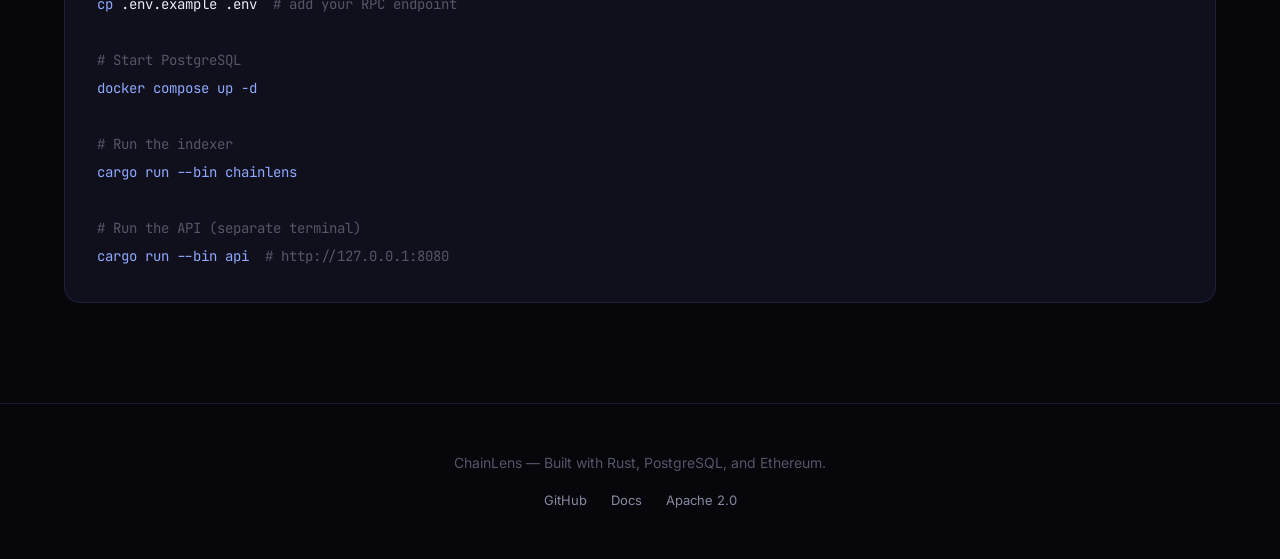
==== commit 7b0382a9: "Frontend: WebSocket, exports, trends, clusters. Backend: labels, alerts, indexes, load test, API doc" ====
--- a/website/index.html
+++ b/website/index.html
@@ -10,6 +10,7 @@
 </head>
 <body>
     <canvas id="bg"></canvas>
+    <div id="notifications" class="notifications"></div>
 
     <nav id="nav">
         <div class="nav-inner">
@@ -23,6 +24,7 @@
                 <li><a href="address.html">Address</a></li>
                 <li><a href="contract.html">Contract</a></li>
                 <li><a href="block.html">Block</a></li>
+                <li><a href="cluster.html">Clusters</a></li>
                 <li><a href="#tests">Tests</a></li>
             </ul>
             <a href="https://github.com/VarunGore36/ChainLens" class="gh-btn" target="_blank">
@@ -344,6 +346,91 @@
         </div>
     </footer>
 
+    <style>
+        .notifications {
+            position: fixed;
+            top: 80px;
+            right: 20px;
+            z-index: 1000;
+            display: flex;
+            flex-direction: column;
+            gap: 8px;
+            max-width: 400px;
+        }
+
+        .notification {
+            display: flex;
+            align-items: center;
+            justify-content: space-between;
+            padding: 12px 16px;
+            background: var(--bg2);
+            border: 1px solid var(--glass-b);
+            border-radius: var(--rs);
+            animation: slideIn 0.3s ease-out;
+            backdrop-filter: blur(10px);
+        }
+
+        .notification.info {
+            border-left: 3px solid var(--accent);
+        }
+
+        .notification.warning {
+            border-left: 3px solid var(--amber);
+        }
+
+        .notification.error {
+            border-left: 3px solid var(--red);
+        }
+
+        .notification.success {
+            border-left: 3px solid var(--green);
+        }
+
+        .notification-content {
+            display: flex;
+            align-items: center;
+            gap: 8px;
+        }
+
+        .notification-text {
+            font-size: 13px;
+            color: var(--text);
+        }
+
+        .notification-close {
+            background: none;
+            border: none;
+            color: var(--text-dd);
+            cursor: pointer;
+            font-size: 16px;
+            padding: 0 4px;
+        }
+
+        .notification.fade-out {
+            opacity: 0;
+            transform: translateX(100%);
+            transition: all 0.3s ease-in;
+        }
+
+        @keyframes slideIn {
+            from {
+                opacity: 0;
+                transform: translateX(100%);
+            }
+            to {
+                opacity: 1;
+                transform: translateX(0);
+            }
+        }
+    </style>
+
     <script src="app.js"></script>
+    <script>
+        // Initialize WebSocket
+        connectWebSocket();
+
+        // Auto-refresh results every 5 minutes
+        setInterval(loadResults, 5 * 60 * 1000);
+    </script>
 </body>
 </html>
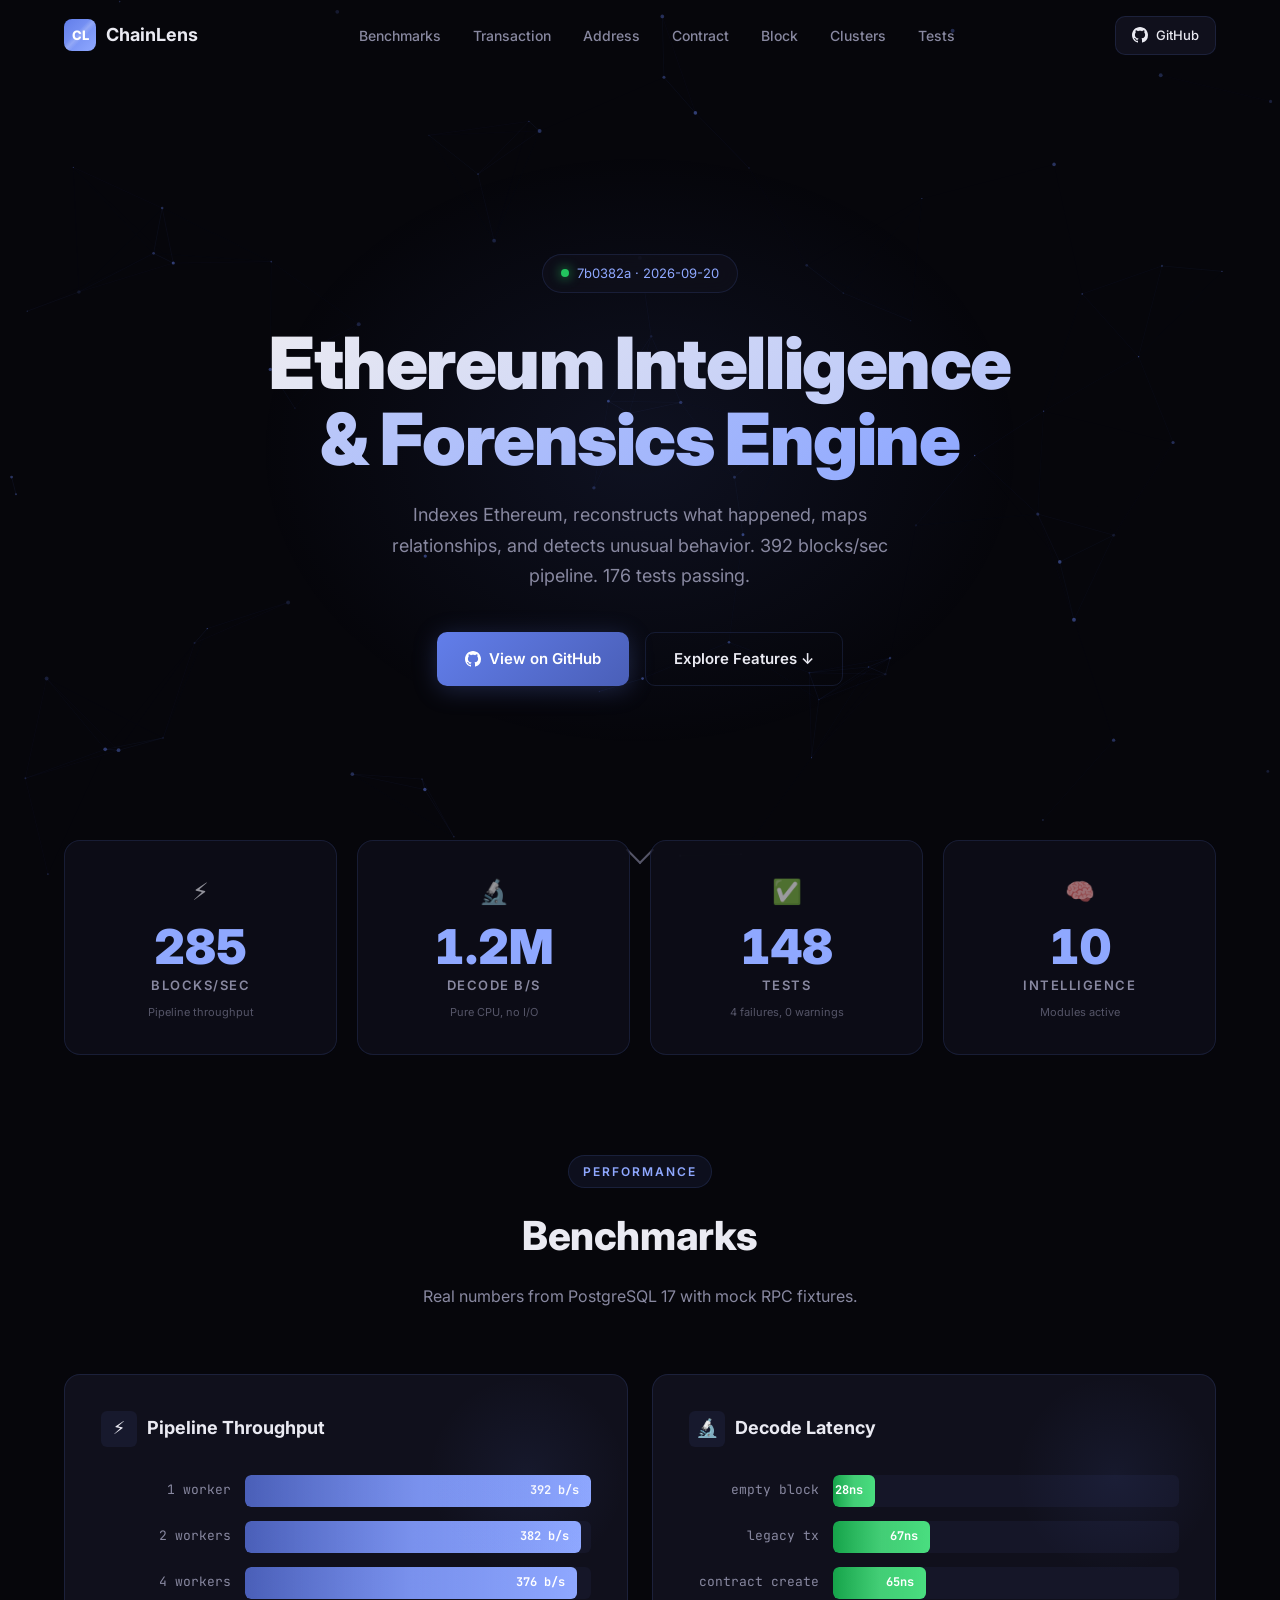
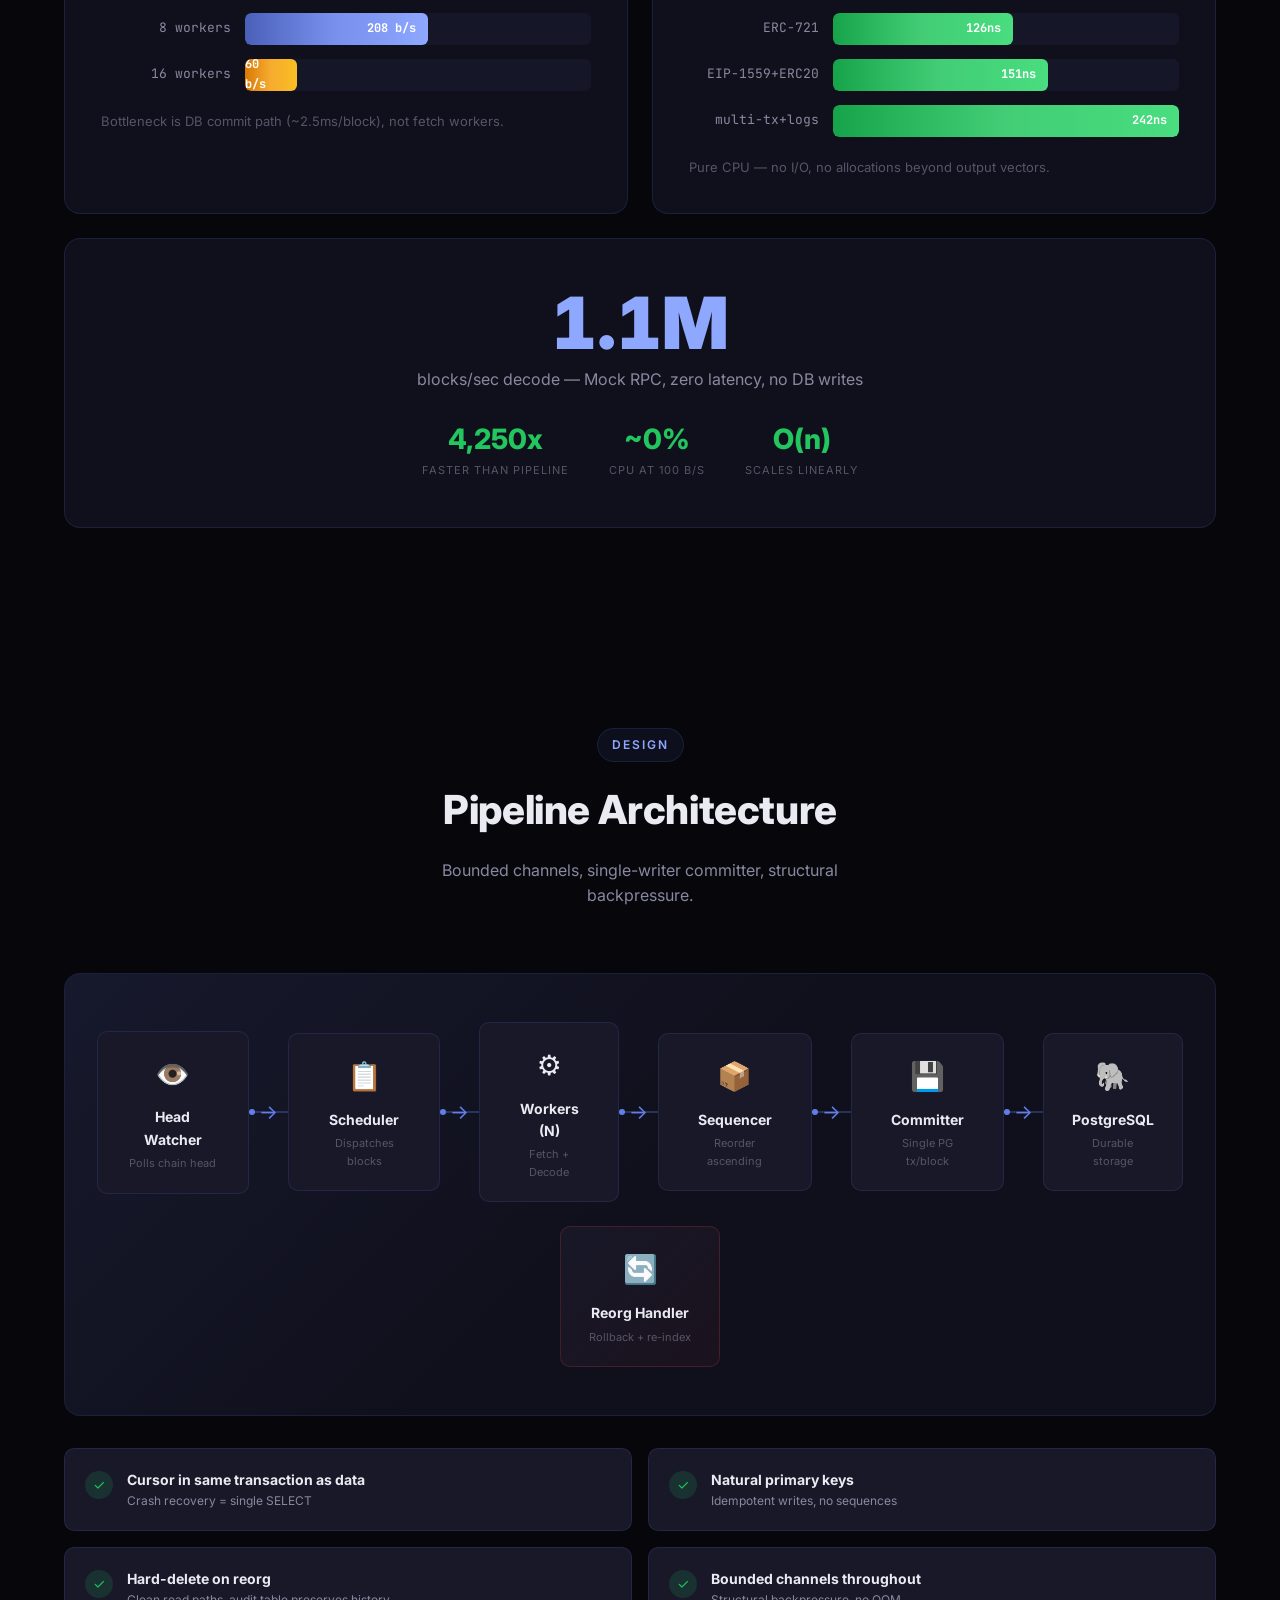
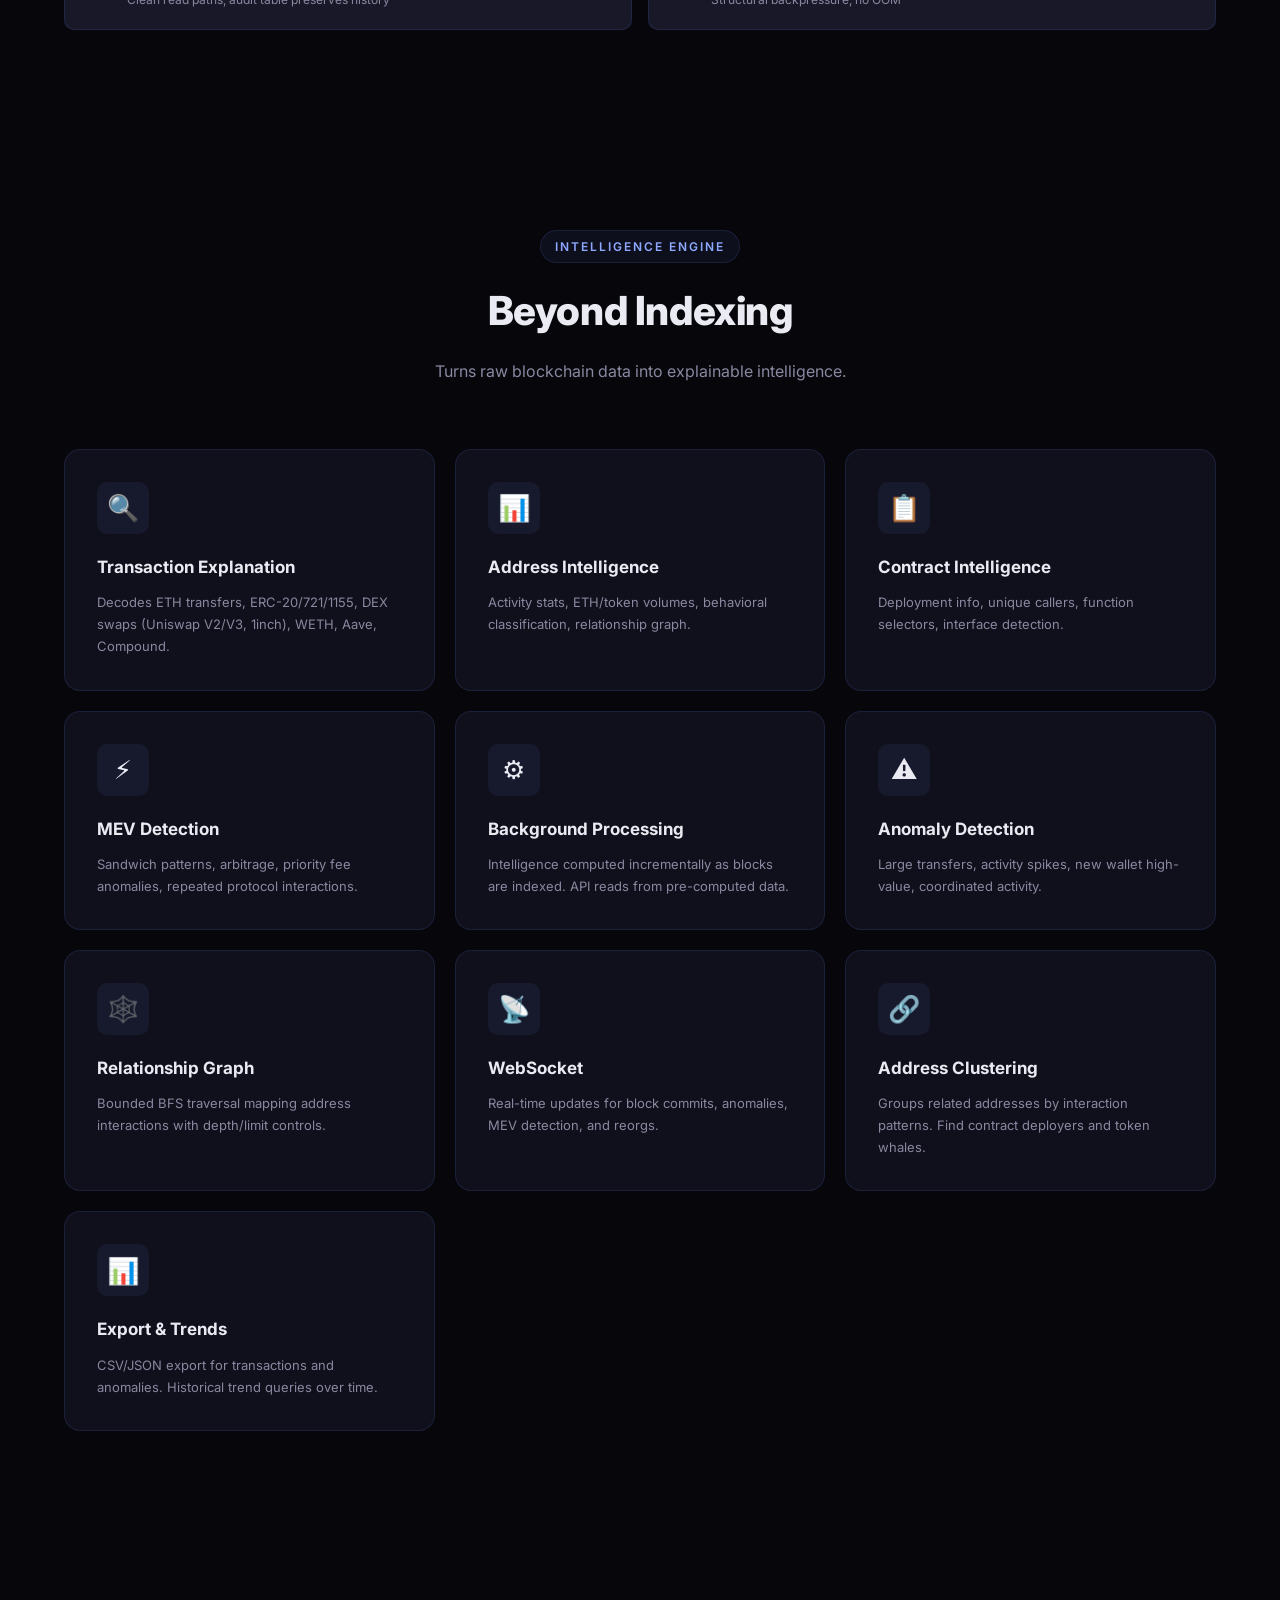
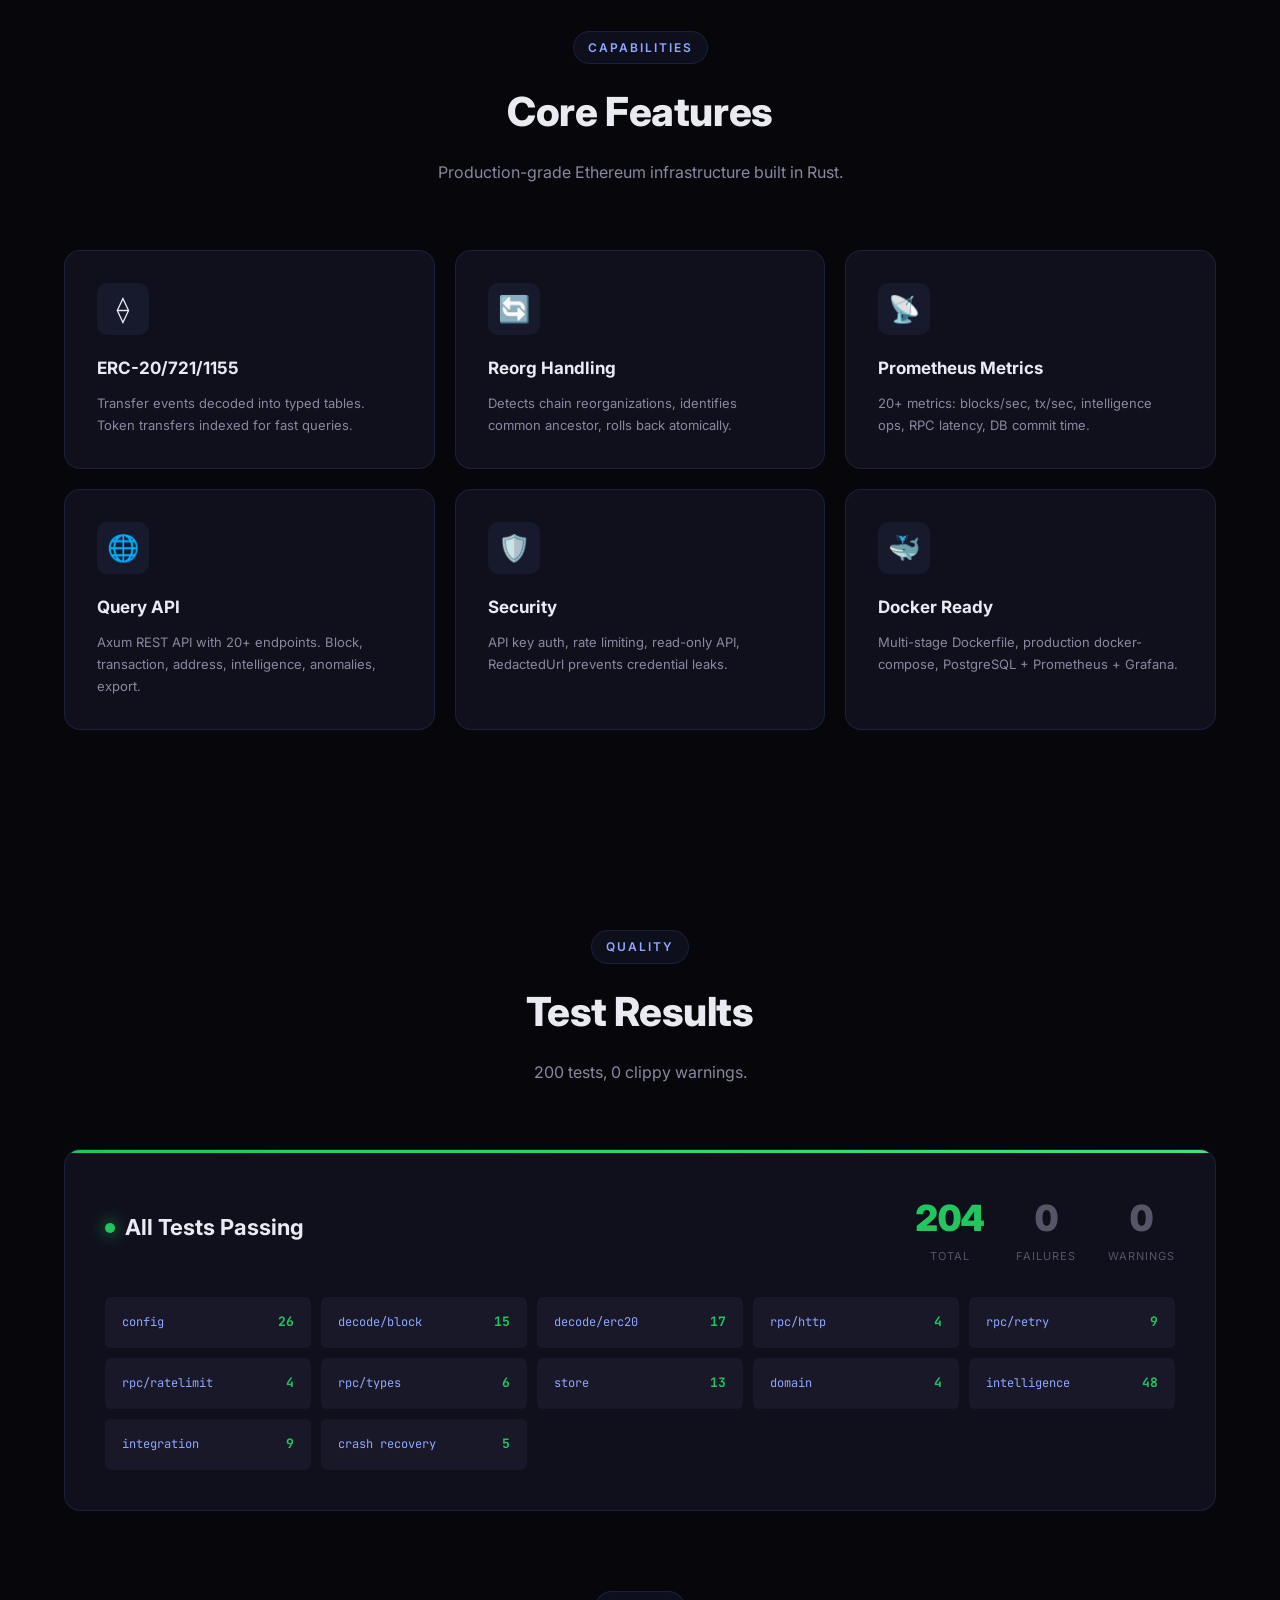
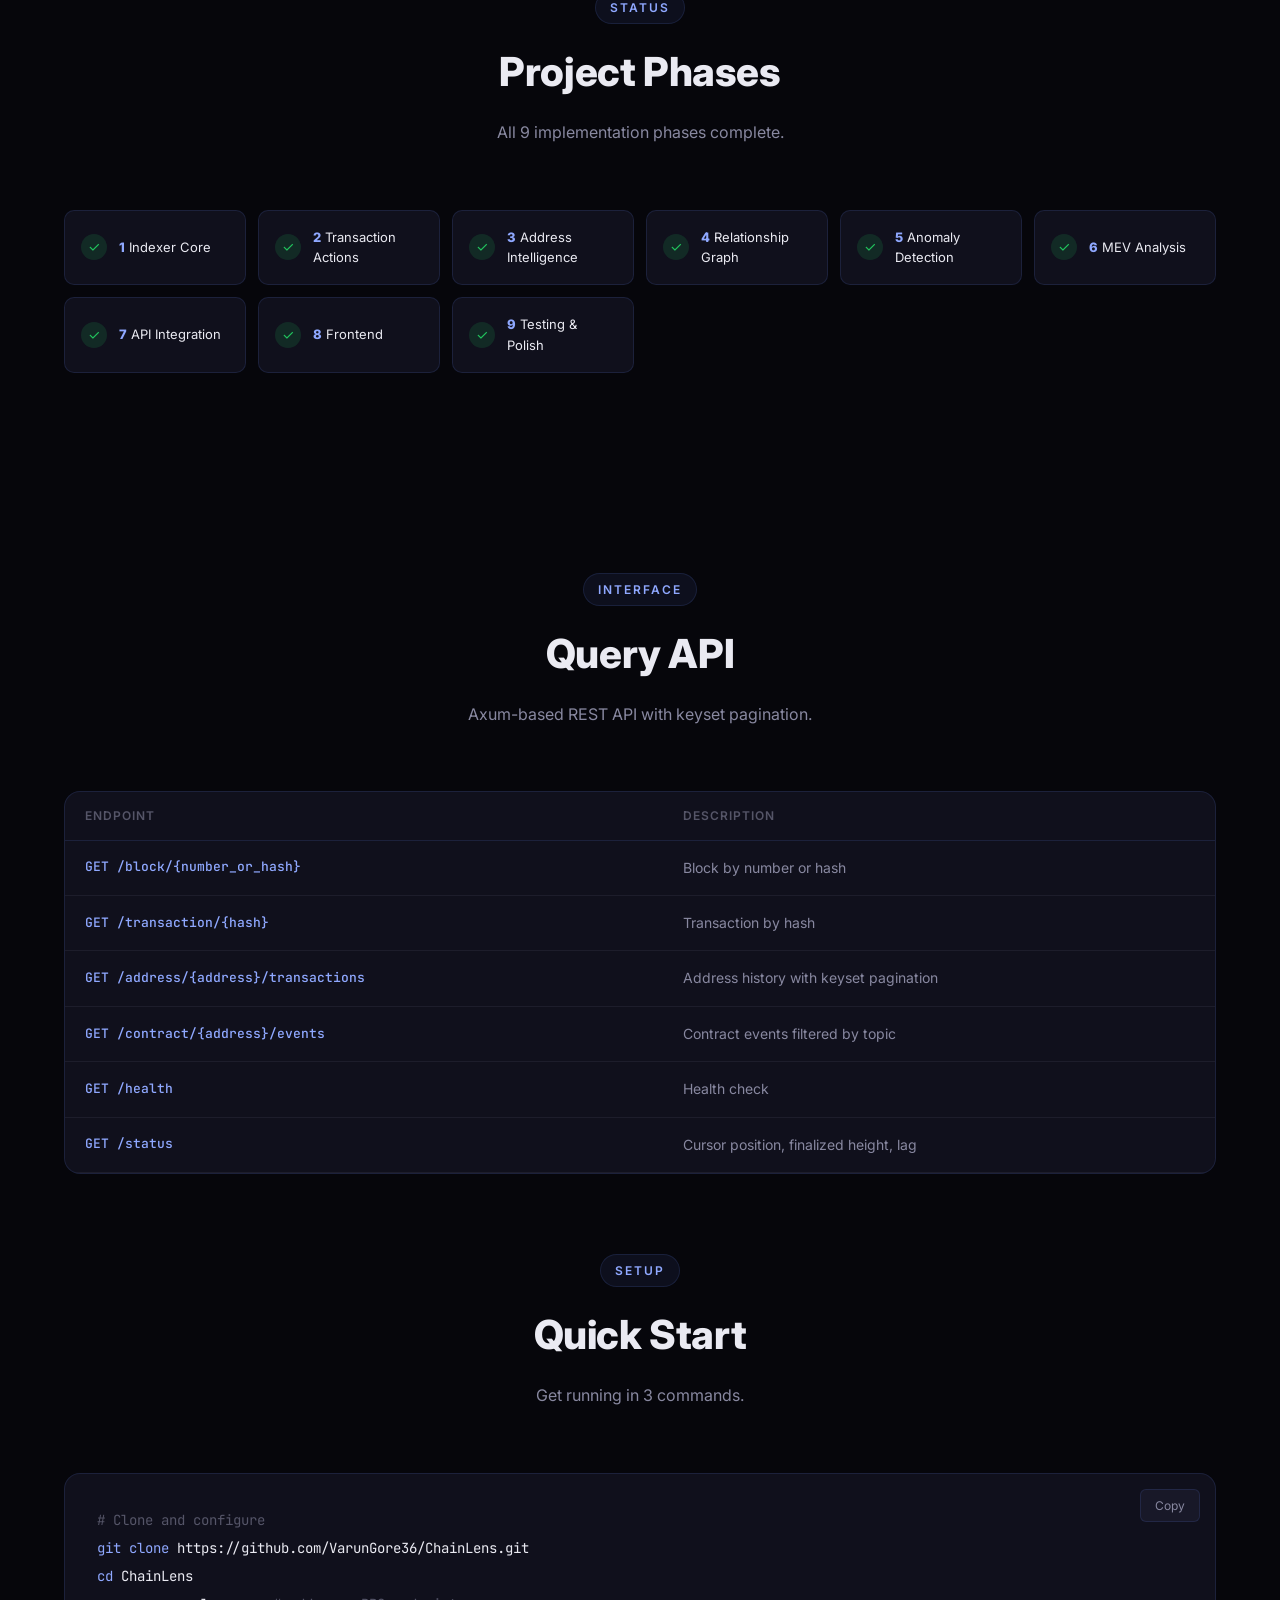
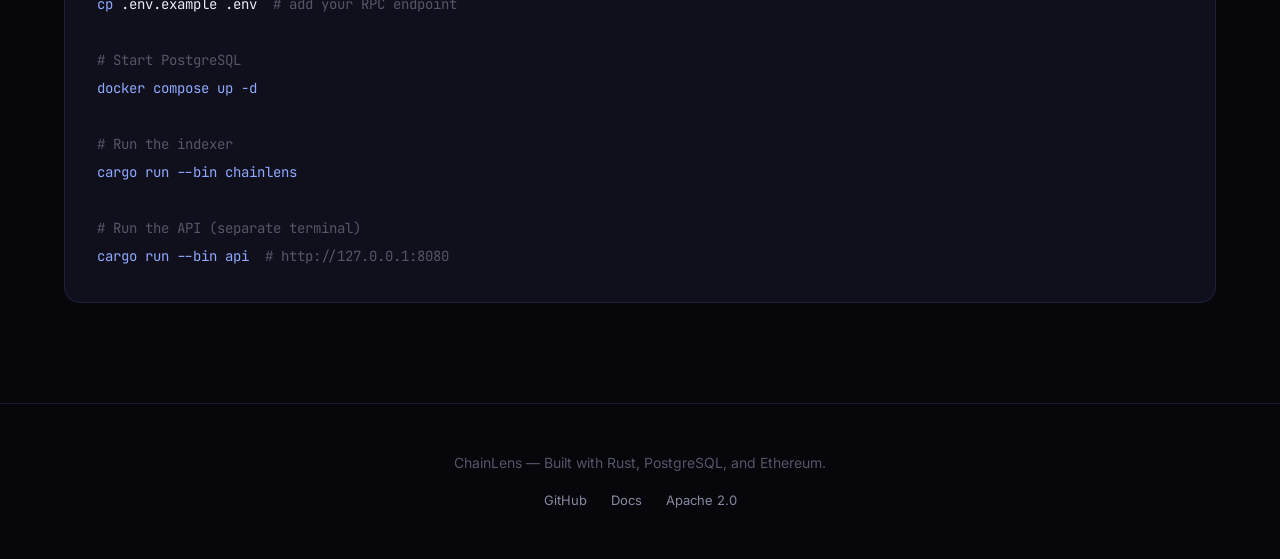
==== commit d82039e5: "Update README and website: 200 tests, new features, updated structure" ====
--- a/website/index.html
+++ b/website/index.html
@@ -70,7 +70,7 @@
             </div>
             <div class="stat reveal d2">
                 <div class="stat-icon">✅</div>
-                <div class="stat-num" data-stat="tests_total" data-target="194">0</div>
+                <div class="stat-num" data-stat="tests_total" data-target="200">0</div>
                 <div class="stat-label">Tests</div>
                 <div class="stat-sub"><span data-test-fail>0</span> failures, <span data-test-warn>0</span> warnings</div>
             </div>
@@ -246,7 +246,7 @@
             <div class="section-head reveal">
                 <div class="label">Quality</div>
                 <h2>Test Results</h2>
-                <p>194 tests, 0 clippy warnings.</p>
+                <p>200 tests, 0 clippy warnings.</p>
             </div>
             <div class="test-card reveal">
                 <div class="test-header">
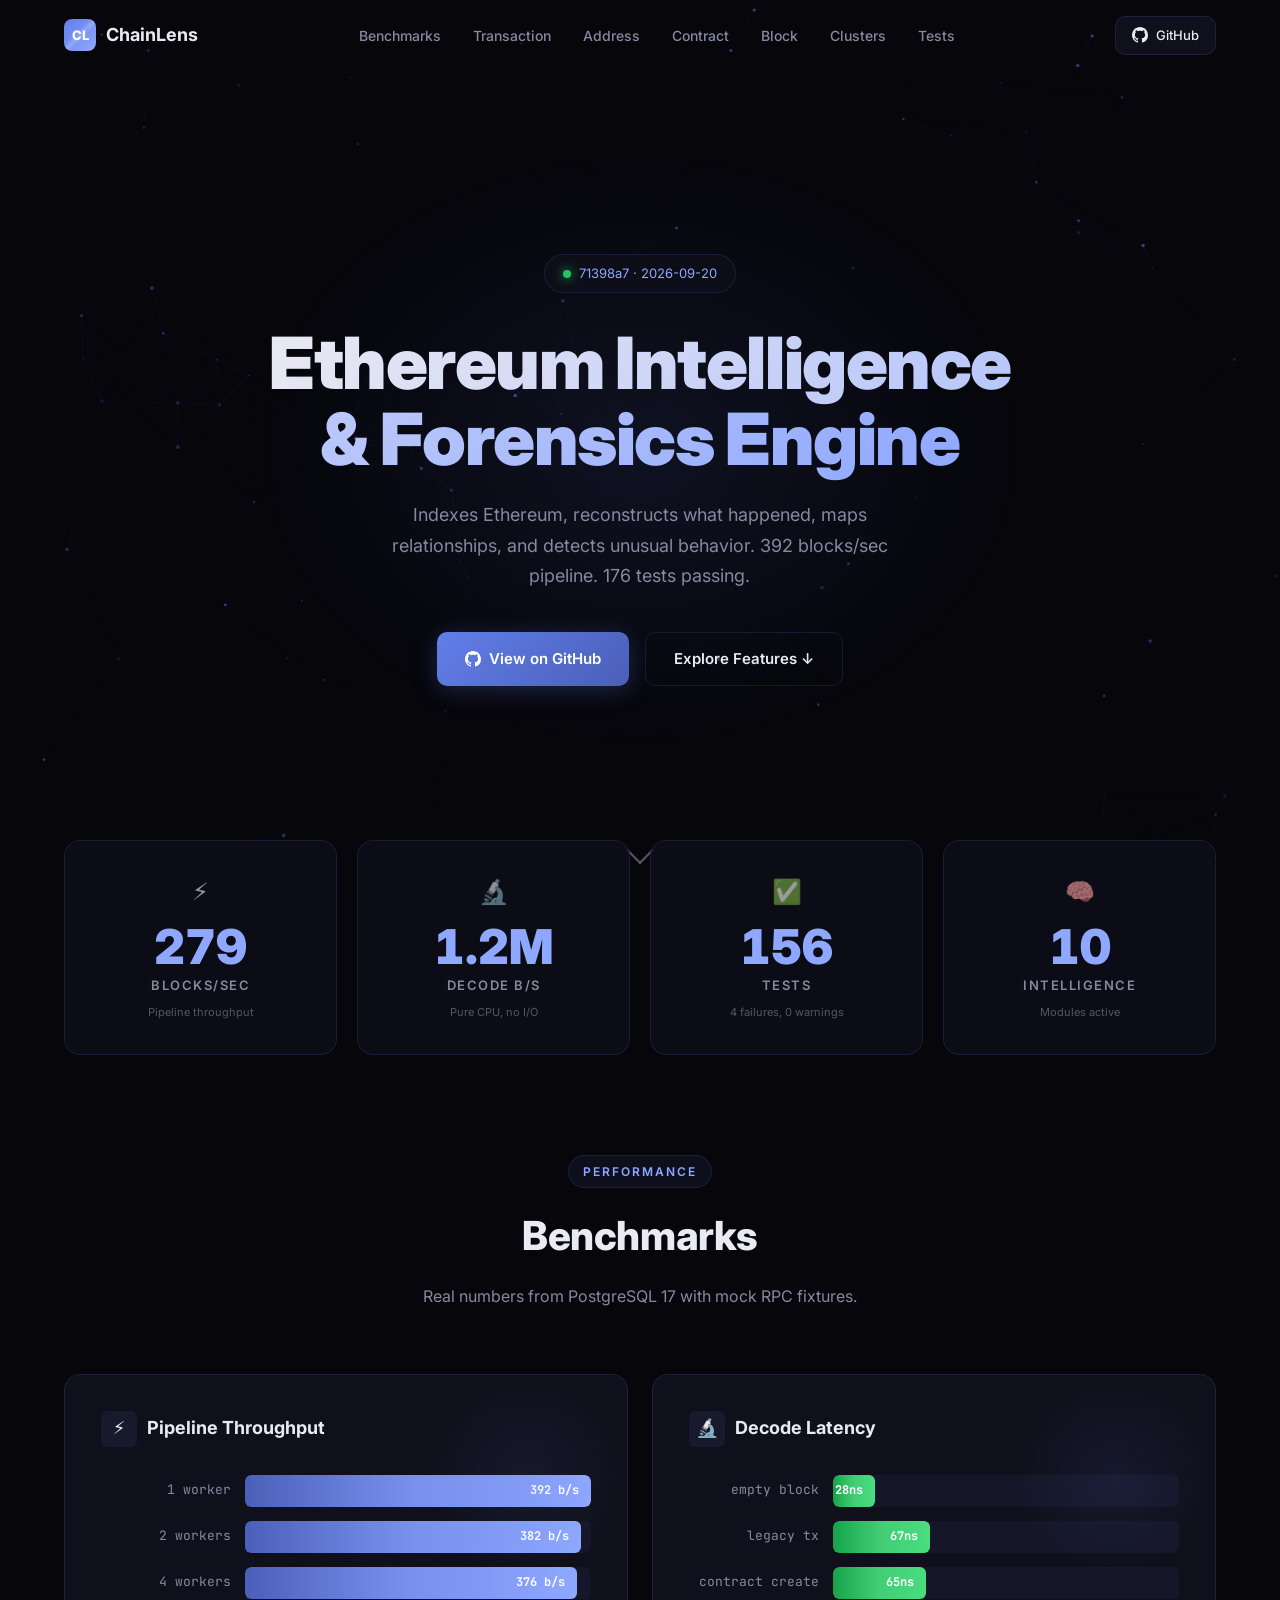
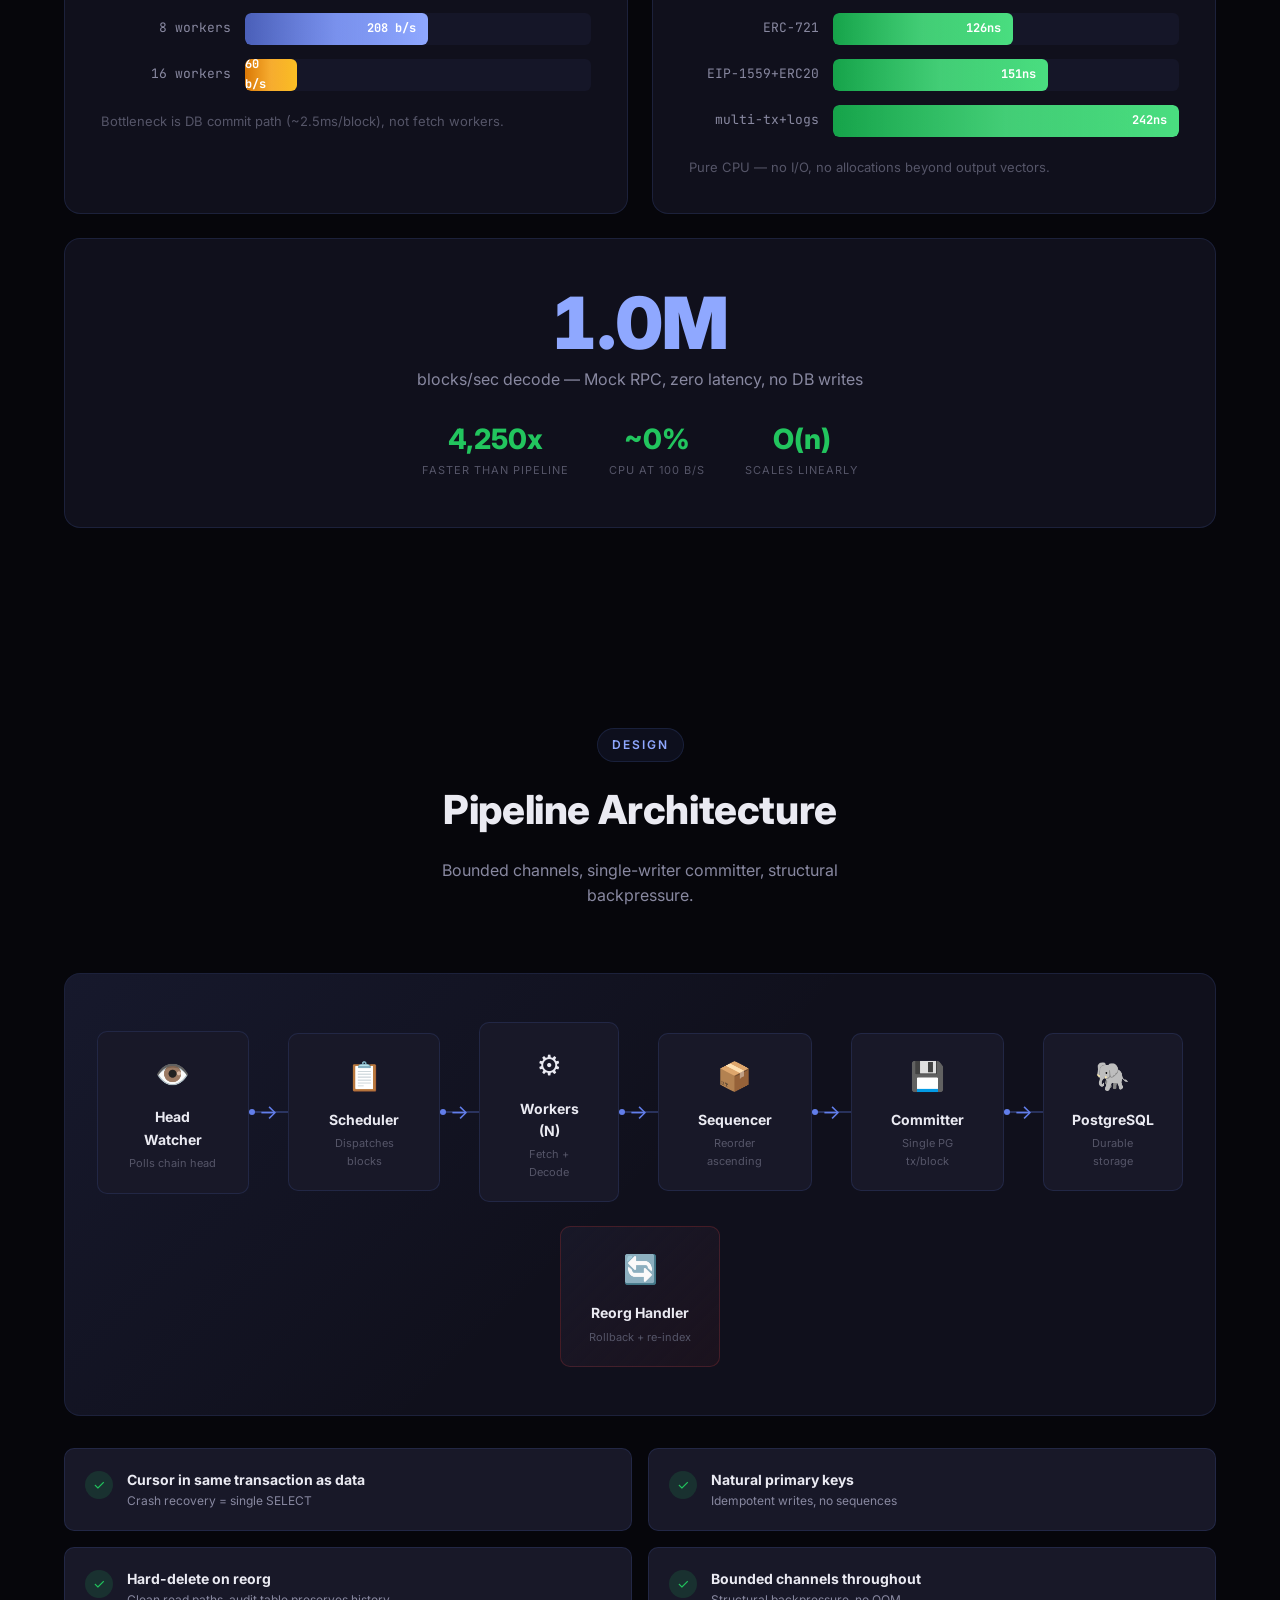
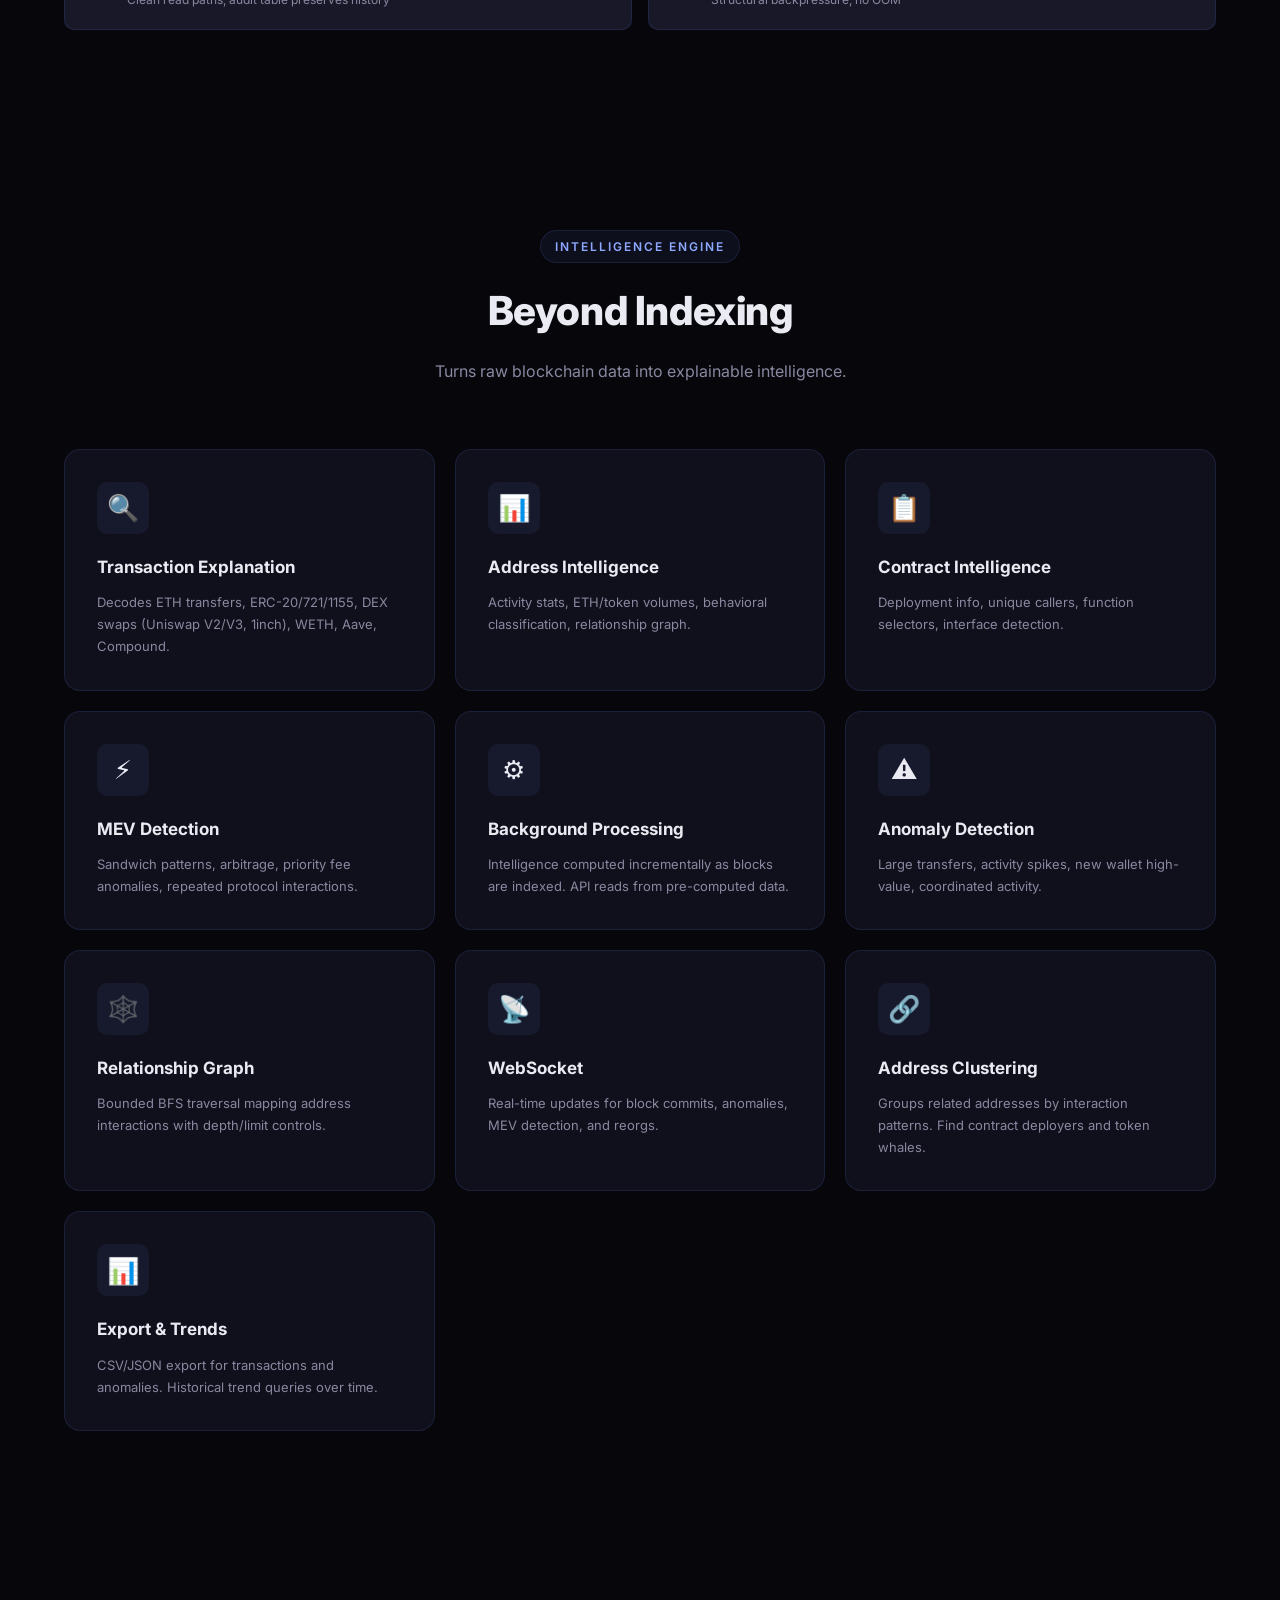
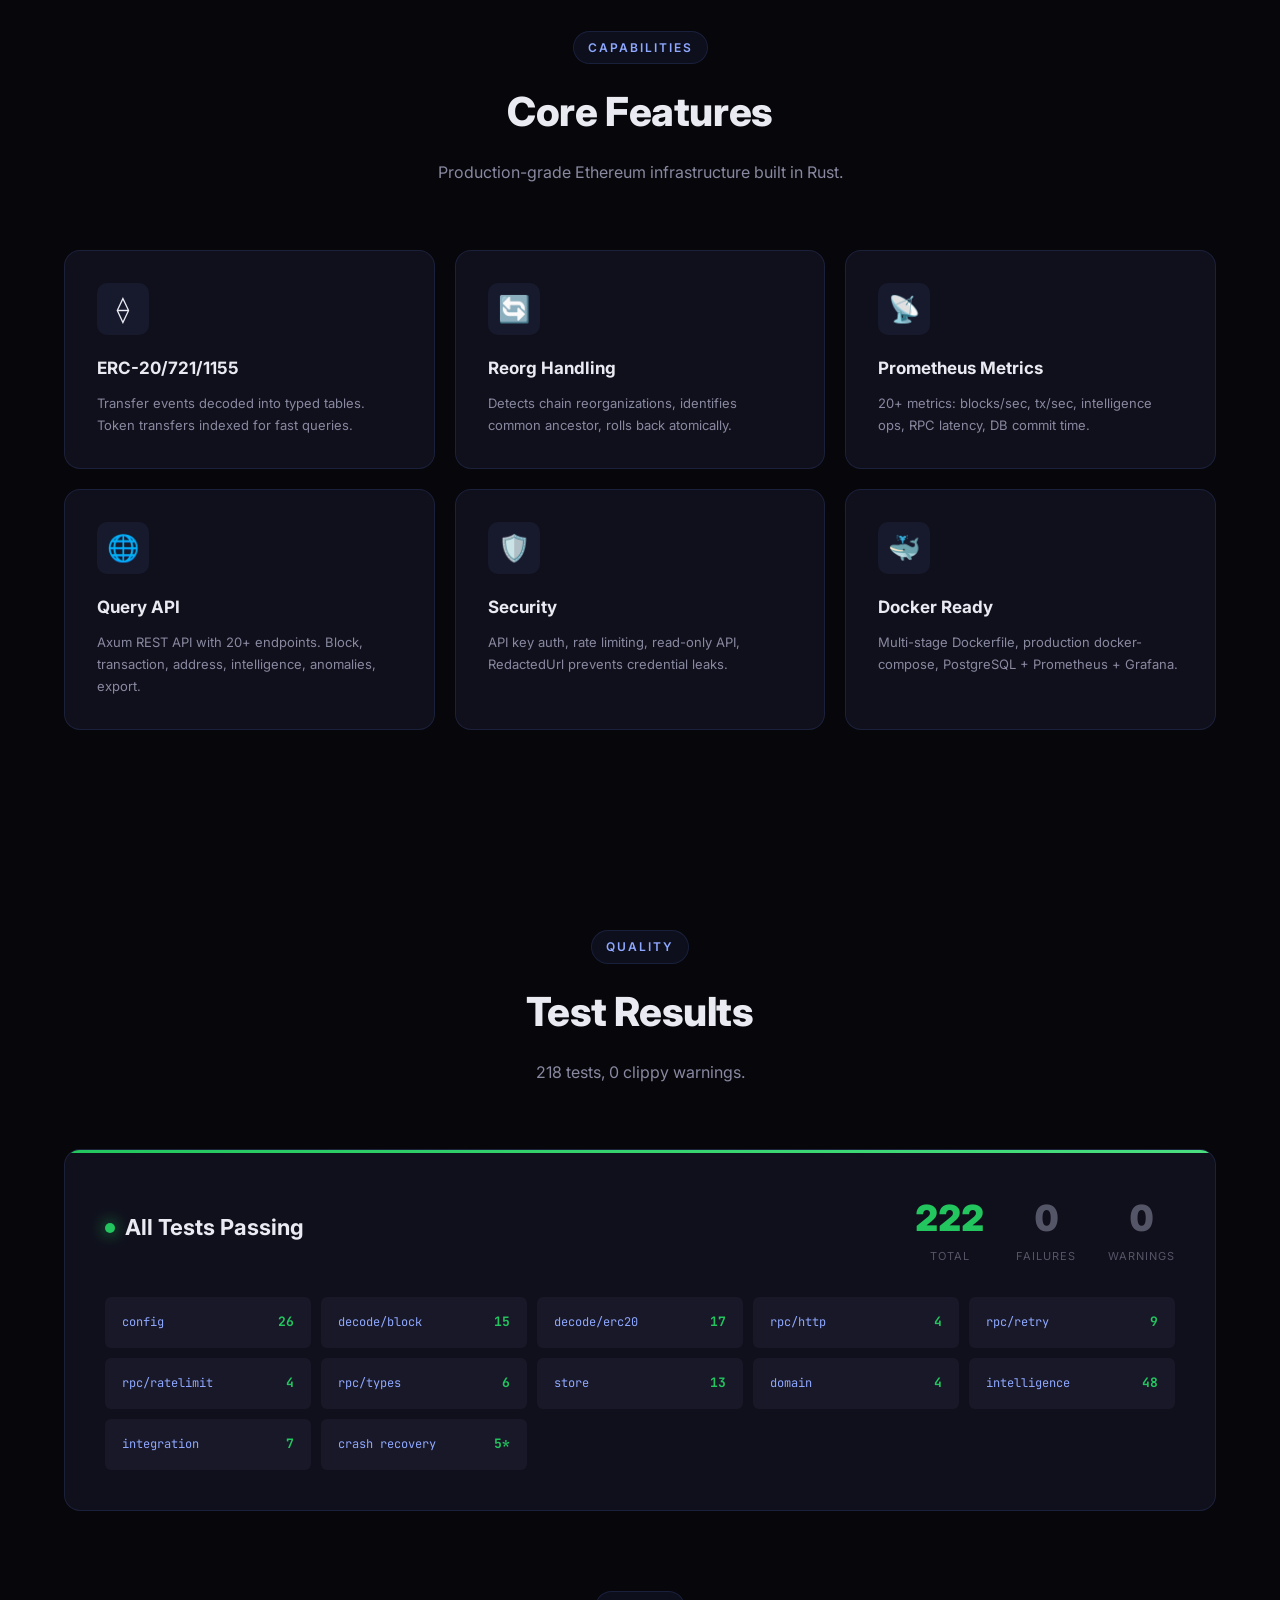
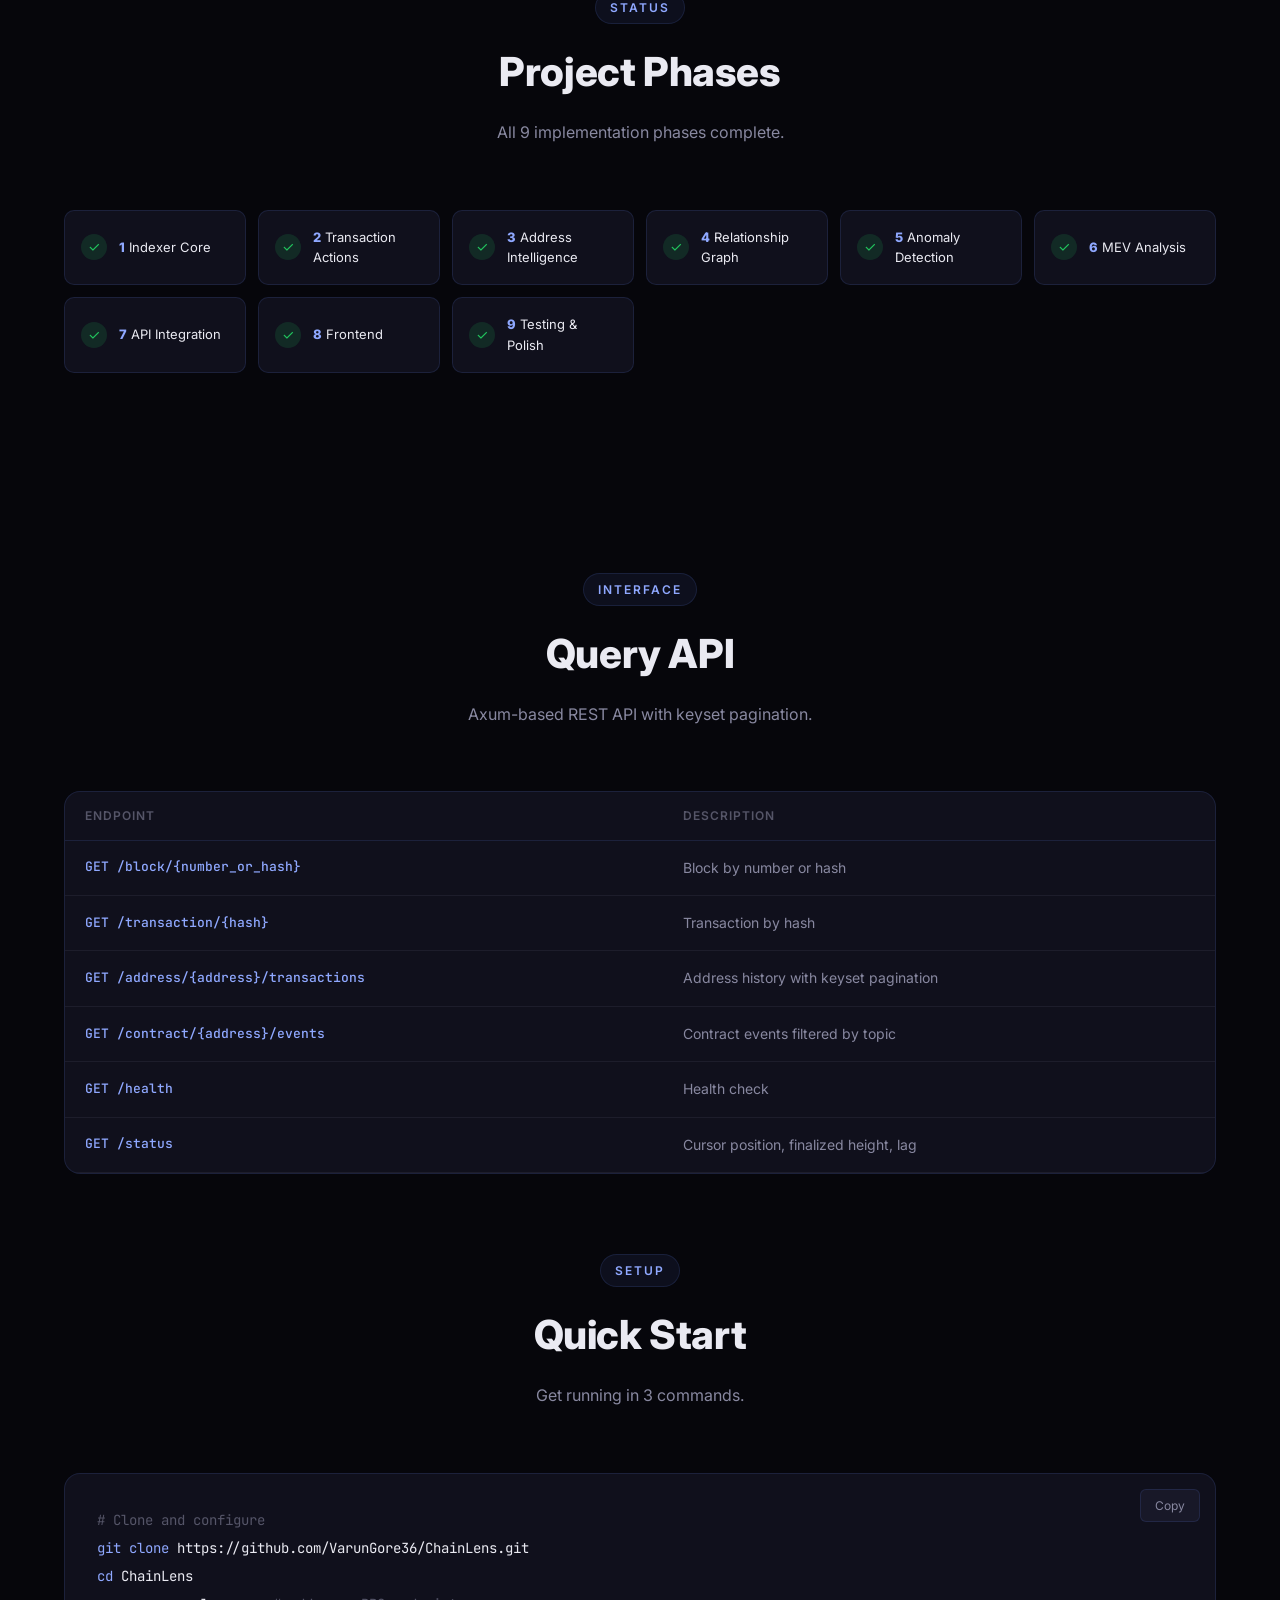
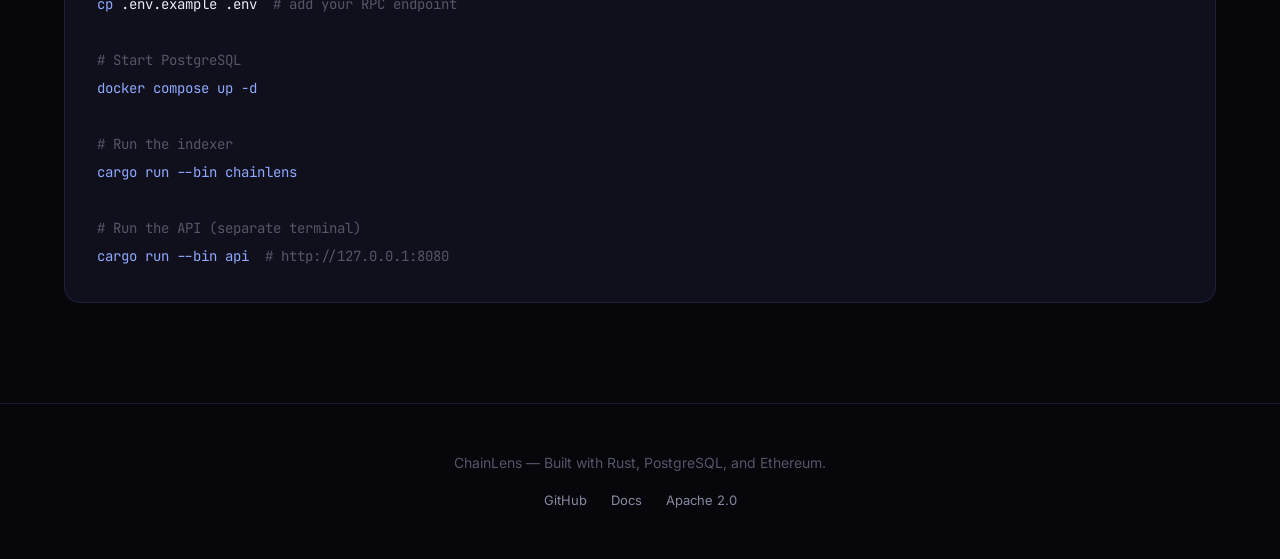
==== commit 8e63c7cb: "Update README and website: 218 tests" ====
--- a/website/index.html
+++ b/website/index.html
@@ -70,7 +70,7 @@
             </div>
             <div class="stat reveal d2">
                 <div class="stat-icon">✅</div>
-                <div class="stat-num" data-stat="tests_total" data-target="200">0</div>
+                <div class="stat-num" data-stat="tests_total" data-target="218">0</div>
                 <div class="stat-label">Tests</div>
                 <div class="stat-sub"><span data-test-fail>0</span> failures, <span data-test-warn>0</span> warnings</div>
             </div>
@@ -246,7 +246,7 @@
             <div class="section-head reveal">
                 <div class="label">Quality</div>
                 <h2>Test Results</h2>
-                <p>200 tests, 0 clippy warnings.</p>
+                <p>218 tests, 0 clippy warnings.</p>
             </div>
             <div class="test-card reveal">
                 <div class="test-header">
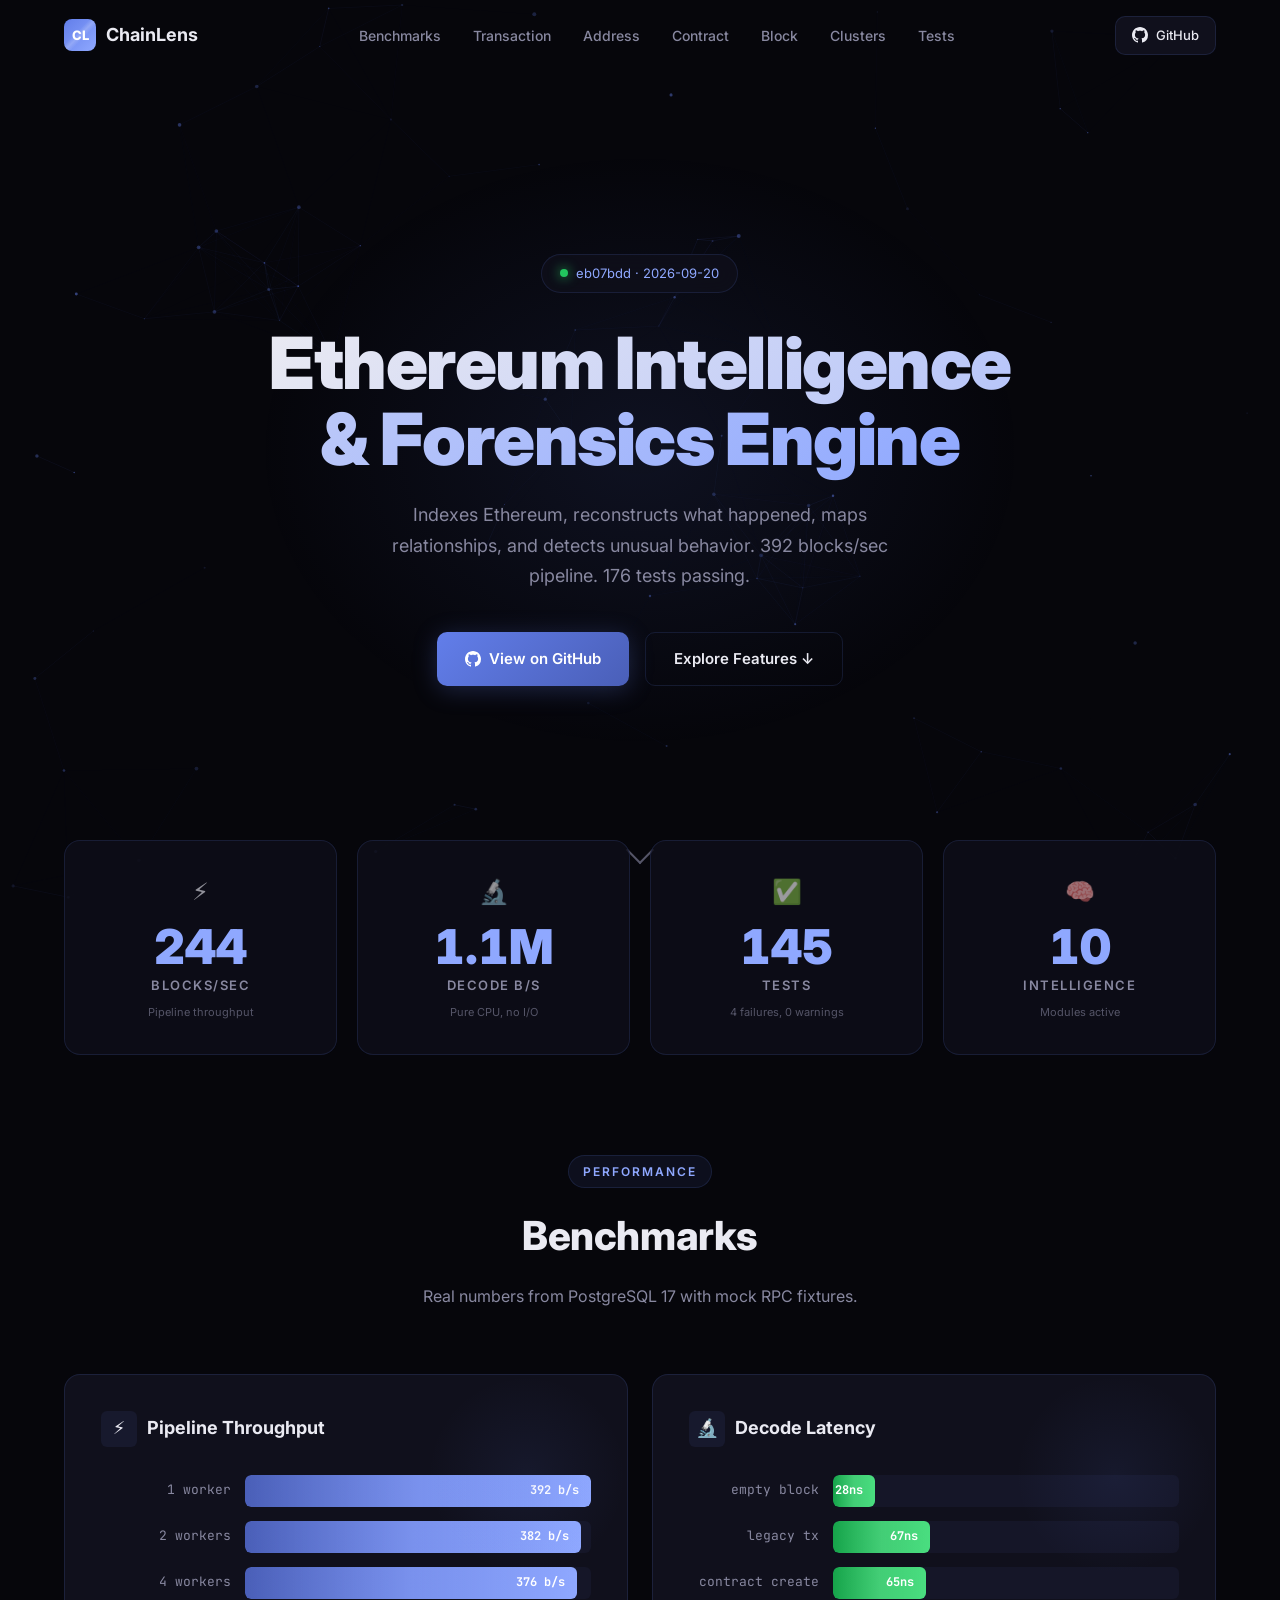
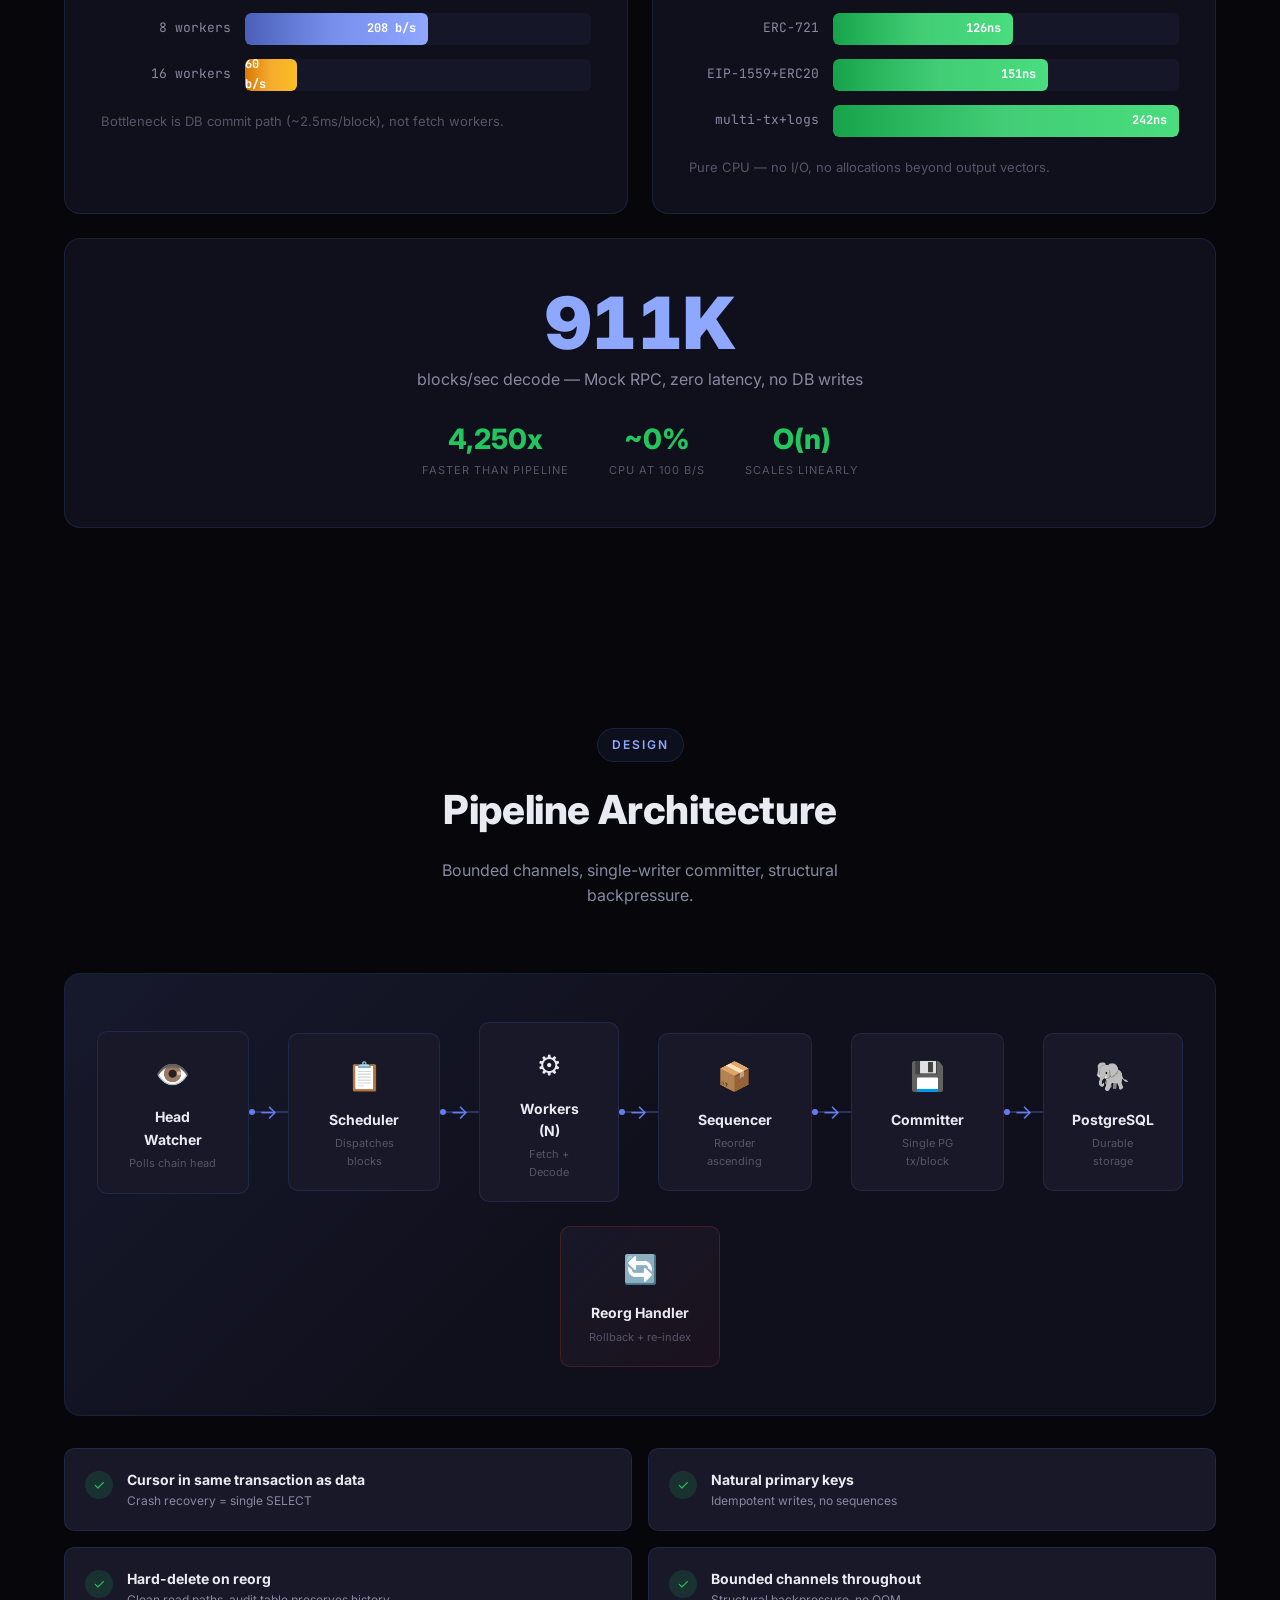
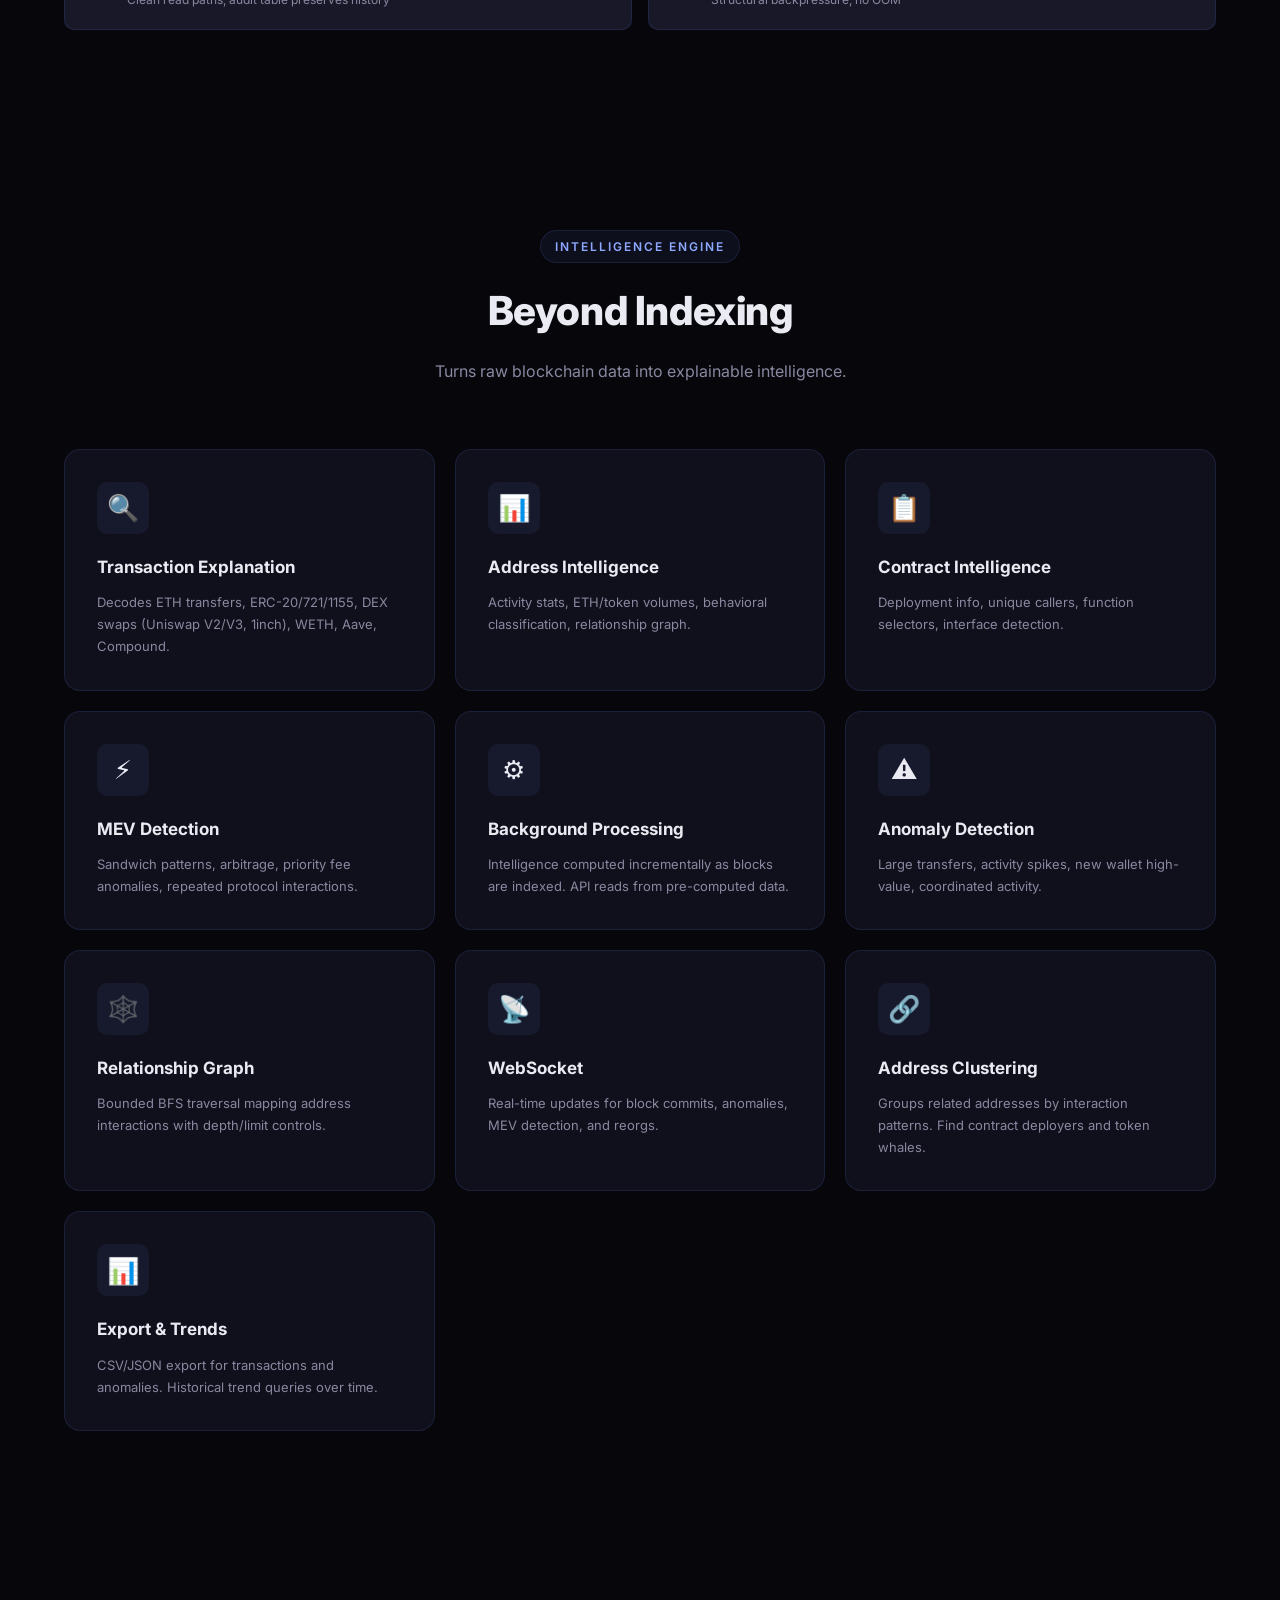
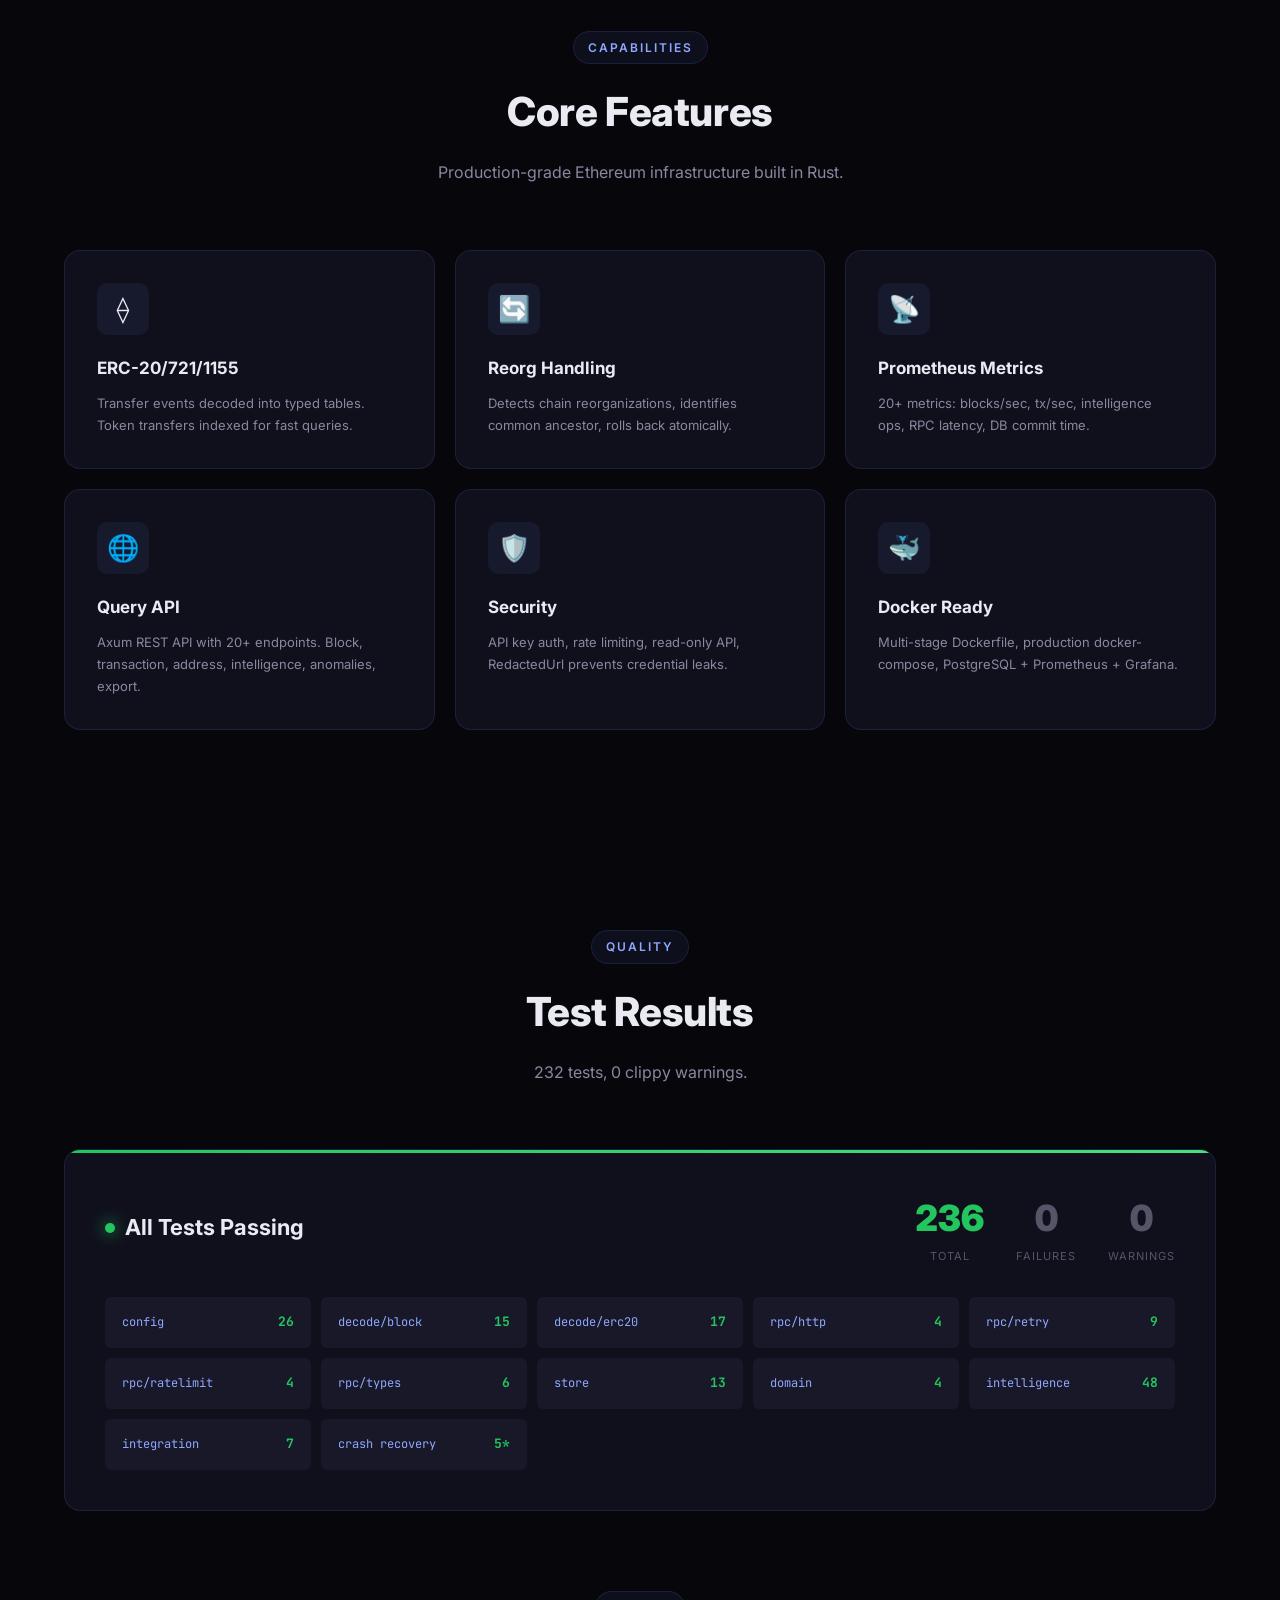
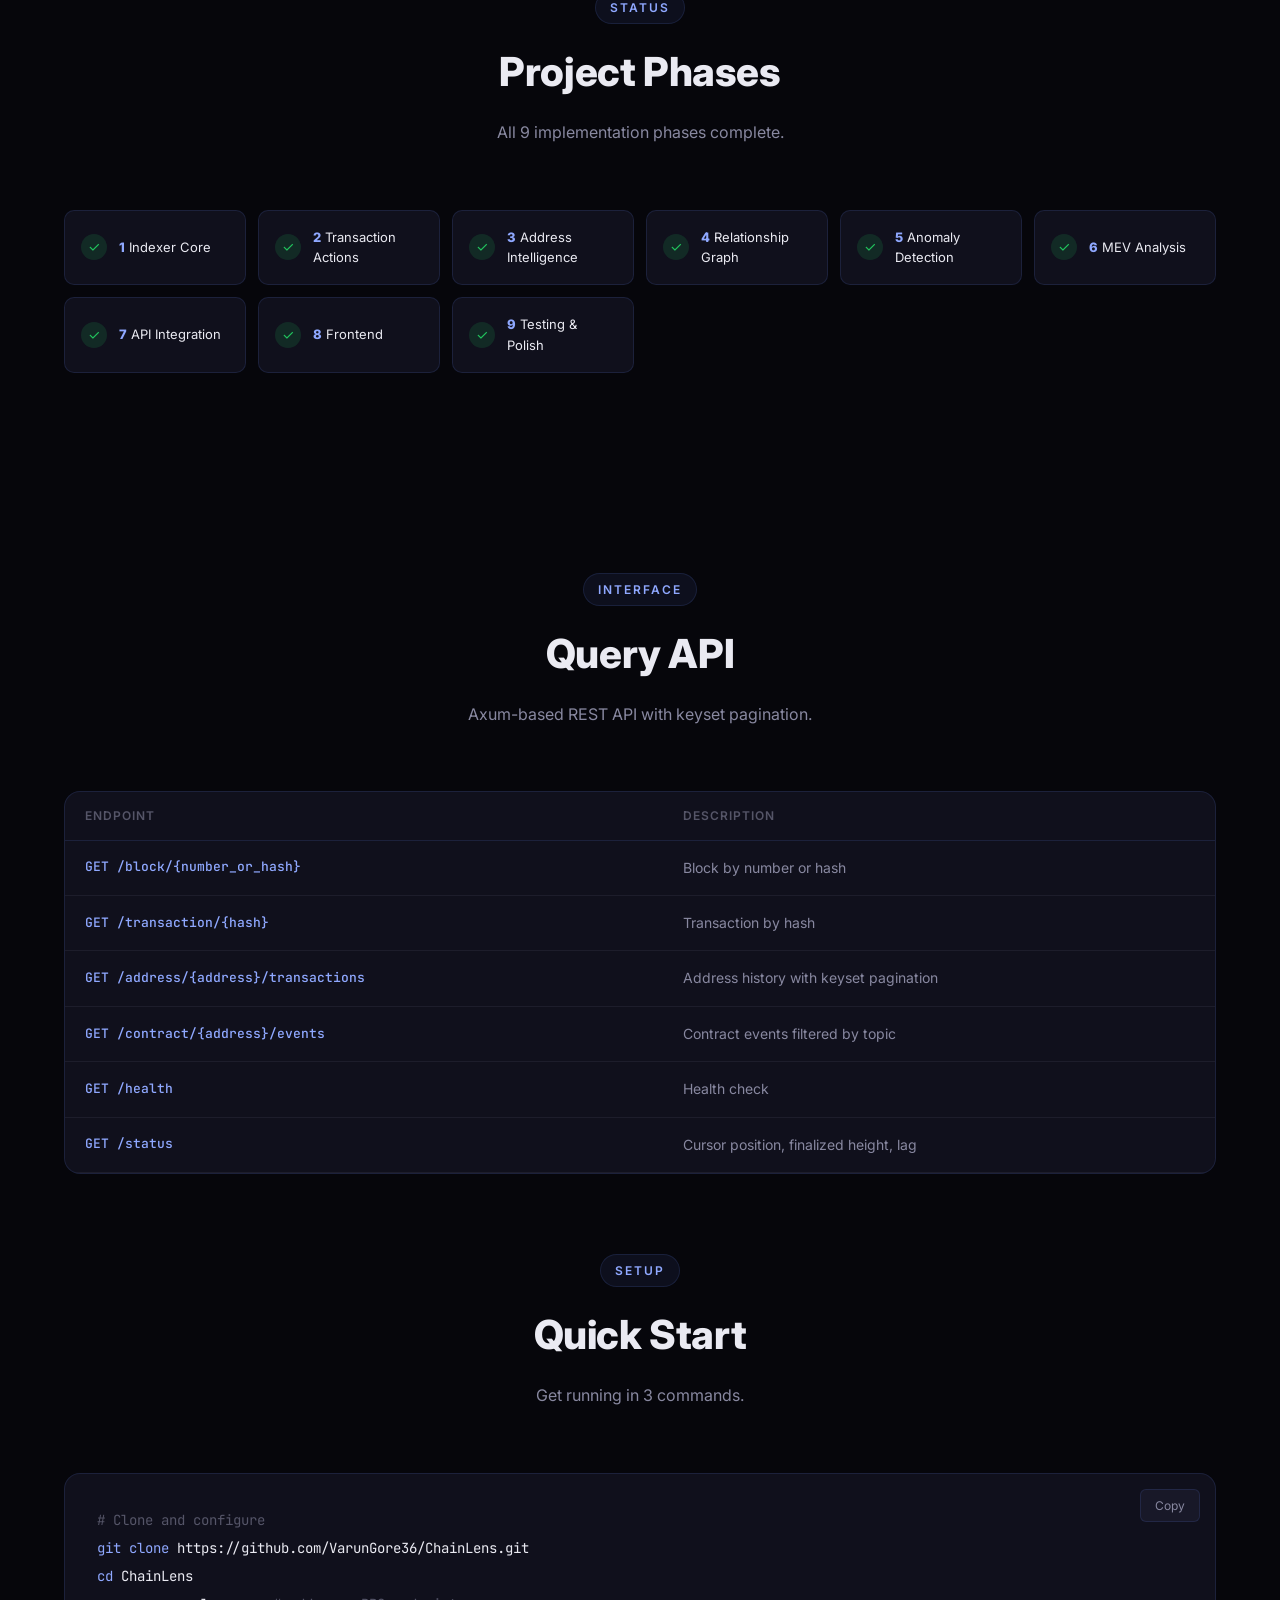
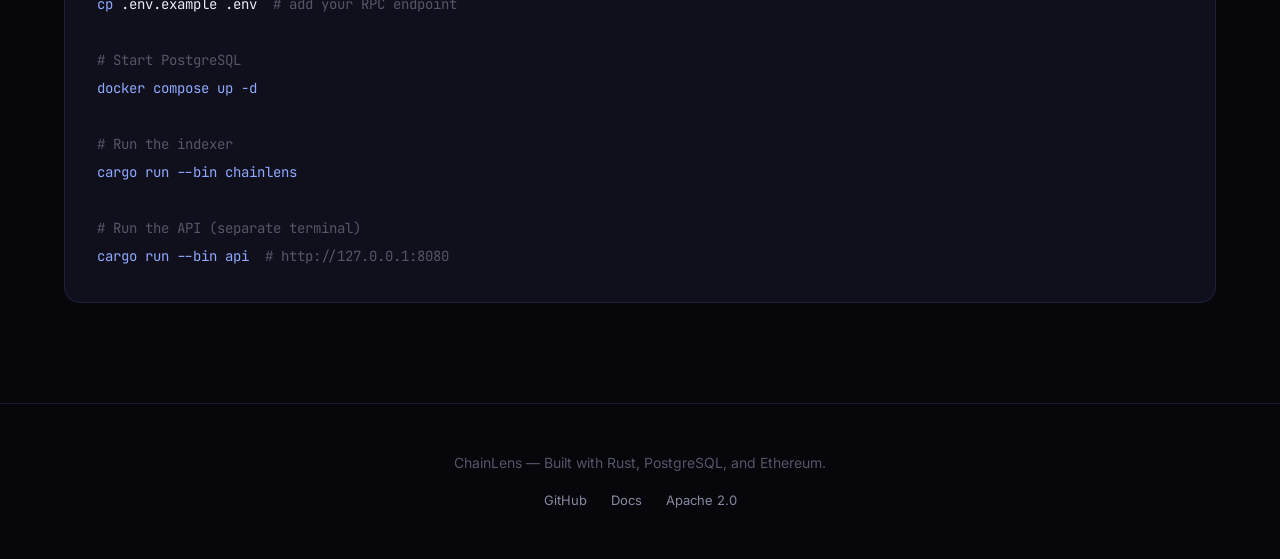
==== commit cad44f67: "Update README and website: 232 tests" ====
--- a/website/index.html
+++ b/website/index.html
@@ -70,7 +70,7 @@
             </div>
             <div class="stat reveal d2">
                 <div class="stat-icon">✅</div>
-                <div class="stat-num" data-stat="tests_total" data-target="218">0</div>
+                <div class="stat-num" data-stat="tests_total" data-target="232">0</div>
                 <div class="stat-label">Tests</div>
                 <div class="stat-sub"><span data-test-fail>0</span> failures, <span data-test-warn>0</span> warnings</div>
             </div>
@@ -246,7 +246,7 @@
             <div class="section-head reveal">
                 <div class="label">Quality</div>
                 <h2>Test Results</h2>
-                <p>218 tests, 0 clippy warnings.</p>
+                <p>232 tests, 0 clippy warnings.</p>
             </div>
             <div class="test-card reveal">
                 <div class="test-header">
